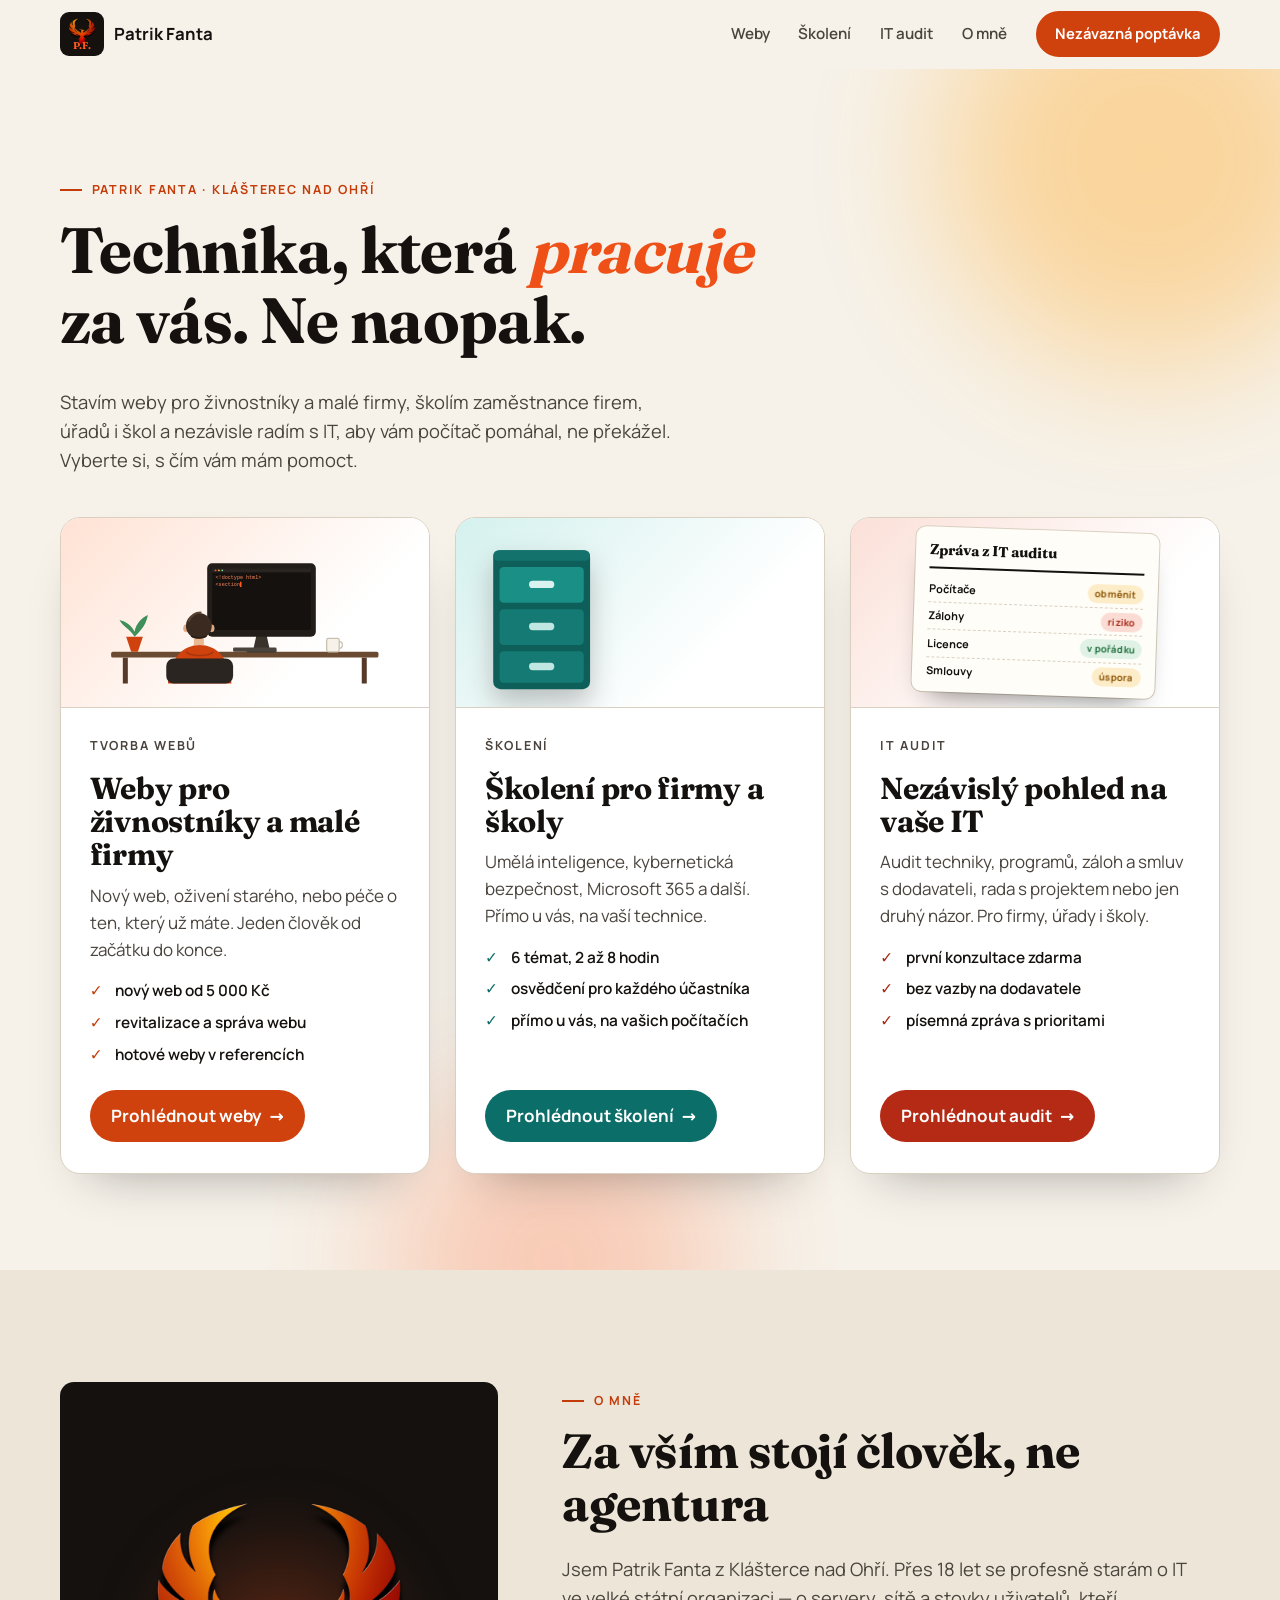
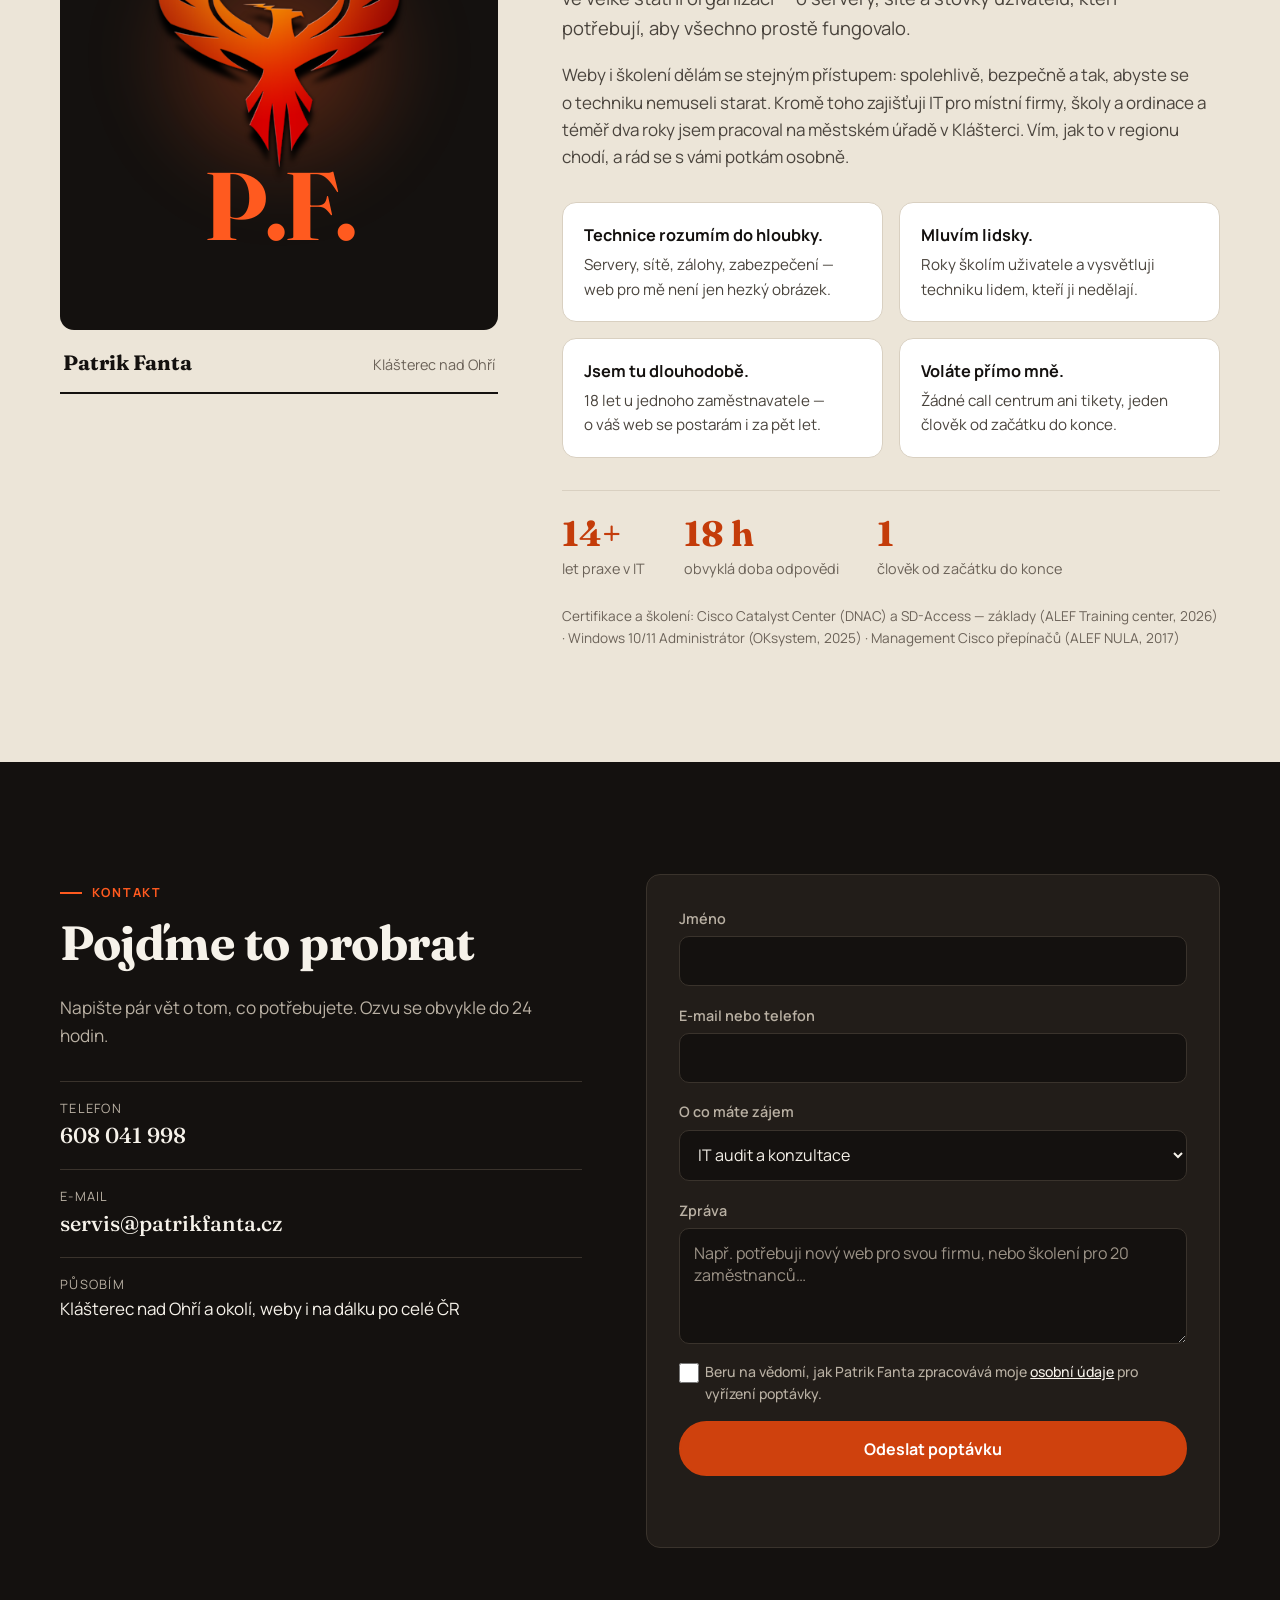
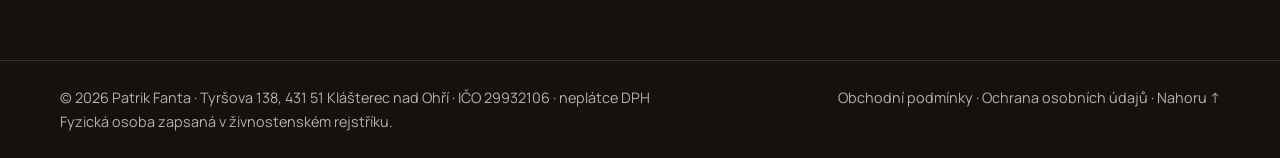
==== index.html @ 45154137 "Nová stránka IT audit a konzultace (koncept): audit.html, dlaždice na úvodu, odkazy v menu, volba ve" ====
<!doctype html>
<html lang="cs">
<head>
  <meta charset="utf-8">
  <meta name="viewport" content="width=device-width, initial-scale=1">
  <title>Patrik Fanta — weby a školení pro firmy a školy</title>
  <meta name="description" content="Tvorba webů od 5 000 Kč, revitalizace a správa webu, školení zaměstnanců firem, úřadů i škol (AI, kybernetická bezpečnost, Microsoft 365). Klášterec nad Ohří a okolí.">
  <link rel="canonical" href="https://patrikfanta.cz/">
  <meta name="theme-color" content="#14110f">

  <meta property="og:type" content="website">
  <meta property="og:locale" content="cs_CZ">
  <meta property="og:url" content="https://patrikfanta.cz/">
  <meta property="og:title" content="Patrik Fanta — weby a školení">
  <meta property="og:description" content="Weby pro živnostníky a malé firmy a školení pro firmy, úřady a školy. Klášterec nad Ohří a okolí, weby i na dálku po celé ČR.">
  <meta property="og:image" content="https://patrikfanta.cz/img/og.jpg">
  <meta property="og:image:width" content="1200">
  <meta property="og:image:height" content="630">
  <meta property="og:image:alt" content="Patrik Fanta — tvorba, revitalizace a správa webů">
  <meta name="twitter:card" content="summary_large_image">

  <link rel="icon" href="favicon.png" type="image/png">
  <link rel="apple-touch-icon" href="apple-touch-icon.png">

  <link rel="preload" href="fonts/manrope-latin.woff2" as="font" type="font/woff2" crossorigin>
  <link rel="preload" href="fonts/fraunces-latin.woff2" as="font" type="font/woff2" crossorigin>
  <link rel="stylesheet" href="css/fonts.css?v=20">
  <link rel="stylesheet" href="css/style.css?v=20">

  <script type="application/ld+json">
  {
    "@context": "https://schema.org",
    "@type": "ProfessionalService",
    "name": "Patrik Fanta – weby a školení",
    "description": "Tvorba, revitalizace a správa webů pro živnostníky a malé firmy, školení zaměstnanců pro firmy, úřady a školy.",
    "url": "https://patrikfanta.cz/",
    "image": "https://patrikfanta.cz/img/og.jpg",
    "logo": "https://patrikfanta.cz/apple-touch-icon.png",
    "telephone": "+420608041998",
    "email": "servis@patrikfanta.cz",
    "address": {
      "@type": "PostalAddress",
      "streetAddress": "Tyršova 138",
      "postalCode": "431 51",
      "addressLocality": "Klášterec nad Ohří",
      "addressCountry": "CZ"
    },
    "identifier": {
      "@type": "PropertyValue",
      "propertyID": "IČO",
      "value": "29932106"
    },
    "founder": {
      "@type": "Person",
      "name": "Patrik Fanta"
    },
    "areaServed": [
      {
        "@type": "City",
        "name": "Klášterec nad Ohří"
      },
      {
        "@type": "AdministrativeArea",
        "name": "Ústecký kraj"
      },
      {
        "@type": "Country",
        "name": "Česká republika"
      }
    ],
    "priceRange": "1 000 – 15 600 Kč",
    "makesOffer": [
      {
        "@type": "Offer",
        "itemOffered": {
          "@type": "Service",
          "name": "Tvorba webu"
        },
        "priceSpecification": {
          "@type": "PriceSpecification",
          "minPrice": 5000,
          "priceCurrency": "CZK"
        }
      },
      {
        "@type": "Offer",
        "itemOffered": {
          "@type": "Service",
          "name": "Revitalizace webu"
        },
        "priceSpecification": {
          "@type": "PriceSpecification",
          "minPrice": 1900,
          "priceCurrency": "CZK"
        }
      },
      {
        "@type": "Offer",
        "itemOffered": {
          "@type": "Service",
          "name": "Správa webu"
        },
        "priceSpecification": {
          "@type": "UnitPriceSpecification",
          "price": 1000,
          "priceCurrency": "CZK",
          "unitText": "měsíc"
        }
      },
      {
        "@type": "Offer",
        "itemOffered": {
          "@type": "Service",
          "name": "Školení zaměstnanců pro firmy, úřady a školy"
        }
      }
    ]
  }
  </script>
</head>
<body data-page="hub">
<div class="progress" aria-hidden="true"></div>

<header class="nav" id="top">
  <div class="wrap nav__inner">
    <a class="logo" href="#top"><span class="logo__mark" aria-hidden="true"><img src="img/fenix.png" alt="" width="34" height="34"><span>P.F.</span></span> Patrik Fanta</a>
    <button class="nav__toggle" aria-label="Menu" aria-expanded="false"><span></span><span></span></button>
    <nav class="nav__links">
      <a href="weby.html">Weby</a>
      <a href="skoleni.html">Školení</a>
      <a href="audit.html">IT audit</a>
      <a href="#o-mne">O mně</a>
      <a href="#kontakt" class="btn btn--small">Nezávazná poptávka</a>
    </nav>
  </div>
</header>

<main>

  <!-- ROZCESTNÍK -->
  <section class="hero hub">
    <div class="hero__blob hero__blob--1" aria-hidden="true"></div>
    <div class="hero__blob hero__blob--2" aria-hidden="true"></div>
    <div class="wrap">
      <div class="hub__intro">
        <p class="eyebrow">Patrik Fanta · Klášterec nad Ohří</p>
        <h1>Technika, která <em>pracuje</em> za vás. Ne naopak.</h1>
        <p class="lead">Stavím weby pro živnostníky a malé firmy, školím zaměstnance firem, úřadů i škol a nezávisle radím s IT, aby vám počítač pomáhal, ne překážel. Vyberte si, s čím vám mám pomoct.</p>
      </div>
      <div class="tiles">
        <a class="tile tile--weby" href="weby.html">
          <div class="tile__art" aria-hidden="true"><svg class="coder" viewBox="0 0 440 170" preserveAspectRatio="xMidYMid meet"><g class="coder-world"><rect x="60" y="132" width="320" height="7" rx="2" fill="#6b4a32"/><rect x="74" y="139" width="6" height="31" fill="#57392a"/><rect x="360" y="139" width="6" height="31" fill="#57392a"/><path d="M84 132l-6-18h20l-6 18z" fill="#cf410d"/><path d="M88 114c-6-10-14-12-18-20 8 2 14 6 18 14 2-10 8-16 16-20-2 10-6 16-12 22" fill="#3f8f5a"/><rect x="318" y="116" width="15" height="16" rx="2" fill="#f6f2ea" stroke="#c9bfae" stroke-width="1.5"/><path d="M333 120c5 0 5 8 0 8" stroke="#c9bfae" stroke-width="1.5" fill="none"/><path d="M234 112h12l4 18h-20z" fill="#3a332c"/><rect x="222" y="129" width="36" height="4" rx="2" fill="#3a332c"/><rect x="175" y="26" width="130" height="88" rx="6" fill="#221d19"/><rect x="181" y="32" width="118" height="74" rx="2" fill="#14110f"/><rect x="181" y="32" width="118" height="5" fill="#2b2521"/><circle cx="185" cy="34.5" r="1.1" fill="#ff5a1f"/><circle cx="189" cy="34.5" r="1.1" fill="#ffb23f"/><circle cx="193" cy="34.5" r="1.1" fill="#7ddc9a"/><g class="coder-code" font-family="Consolas, 'Courier New', monospace" font-size="6.1"><text x="185" y="45"></text><text x="185" y="53.5"></text><text x="185" y="62"></text><text x="185" y="70.5"></text><text x="185" y="79"></text><text x="185" y="87.5"></text><text x="185" y="96"></text></g><rect x="206" y="127" width="52" height="5" rx="1.5" fill="#4a443d"/><path d="M128 170c2-30 18-46 38-46s36 16 38 46z" fill="#cf410d"/><path d="M150 132c4 6 28 6 32 0" stroke="#a8360b" stroke-width="2" fill="none"/><rect x="126" y="140" width="80" height="30" rx="9" fill="#2b2521"/><rect x="159" y="112" width="12" height="12" fill="#e9b893"/><ellipse cx="149.5" cy="104" rx="3.2" ry="4.6" fill="#e0a985"/><ellipse cx="180.5" cy="104" rx="3.2" ry="4.6" fill="#e0a985"/><circle cx="165" cy="101" r="15.5" fill="#3a2a20"/><path d="M153 95c3-7 8-10 14-10" stroke="#5a4232" stroke-width="2.5" stroke-linecap="round" fill="none"/><path d="M156 113c3 3 15 3 18 0" stroke="#2a1d16" stroke-width="2" fill="none"/></g></svg></div>
          <div class="tile__body">
            <p class="tile__kicker">Tvorba webů</p>
            <h2>Weby pro živnostníky a malé firmy</h2>
            <p>Nový web, oživení starého, nebo péče o ten, který už máte. Jeden člověk od začátku do konce.</p>
            <ul><li>nový web od 5 000 Kč</li><li>revitalizace a správa webu</li><li>hotové weby v referencích</li></ul>
            <span class="tile__cta">Prohlédnout weby <span aria-hidden="true">→</span></span>
          </div>
        </a>
        <a class="tile tile--skoleni" href="skoleni.html">
          <div class="tile__art" aria-hidden="true"><div class="cabinet-scene"><svg class="cabinet" viewBox="0 0 100 140"><rect x="4" y="4" width="92" height="132" rx="7" fill="#0e5f5a"/><rect x="4" y="4" width="92" height="10" rx="5" fill="#13736c"/><g class="cabinet__drawer cabinet__drawer--move"><rect x="10" y="20" width="80" height="34" rx="4" fill="#1a8f86"/><rect x="38" y="33" width="24" height="7" rx="3.5" fill="#d9f2ef"/></g><rect x="10" y="60" width="80" height="34" rx="4" fill="#157a73"/><rect x="38" y="73" width="24" height="7" rx="3.5" fill="#bfe6e1"/><rect x="10" y="100" width="80" height="30" rx="4" fill="#157a73"/><rect x="38" y="111" width="24" height="7" rx="3.5" fill="#bfe6e1"/></svg><span class="fly" style="--i:0;--dx:60cqw;--dy:-40px;--r:-25deg"><svg viewBox="0 0 48 38"><path d="M2 8a3 3 0 0 1 3-3h12l4 4h22a3 3 0 0 1 3 3v21a3 3 0 0 1-3 3H5a3 3 0 0 1-3-3z" fill="#f2c14e"/><path d="M2 14h44v19a3 3 0 0 1-3 3H5a3 3 0 0 1-3-3z" fill="#f6d27a"/></svg></span><span class="fly" style="--i:1;--dx:72cqw;--dy:-10px;--r:30deg"><svg viewBox="0 0 34 44"><rect x="2" y="2" width="30" height="40" rx="3" fill="#fff" stroke="#c9bfae" stroke-width="2"/><path d="M8 12h18M8 18h18M8 24h14M8 30h18" stroke="#9ccfc9" stroke-width="2.4" stroke-linecap="round"/></svg></span><span class="fly" style="--i:2;--dx:52cqw;--dy:-38px;--r:200deg"><svg viewBox="0 0 60 14"><rect x="10" y="2" width="40" height="10" fill="#ffb23f"/><rect x="50" y="2" width="8" height="10" rx="2" fill="#ff8a9e"/><rect x="47" y="2" width="4" height="10" fill="#b8b8b8"/><path d="M10 2L1 7l9 5z" fill="#f2d3a8"/><path d="M4.5 5L1 7l3.5 2z" fill="#3a332c"/></svg></span><span class="fly" style="--i:3;--dx:66cqw;--dy:-34px;--r:-40deg"><svg viewBox="0 0 48 38"><path d="M2 8a3 3 0 0 1 3-3h12l4 4h22a3 3 0 0 1 3 3v21a3 3 0 0 1-3 3H5a3 3 0 0 1-3-3z" fill="#0e8a82"/><path d="M2 14h44v19a3 3 0 0 1-3 3H5a3 3 0 0 1-3-3z" fill="#2cc4b8"/></svg></span><span class="fly" style="--i:4;--dx:58cqw;--dy:6px;--r:150deg"><svg viewBox="0 0 40 48"><circle cx="20" cy="7" r="5" fill="#8a8f96"/><path d="M18 11L7 44M22 11l11 33" stroke="#6b7078" stroke-width="3.2" stroke-linecap="round"/><path d="M7 44l-1.5 3M33 44l1 3" stroke="#3a332c" stroke-width="2" stroke-linecap="round"/><path d="M10 30q10 6 20 0" stroke="#6b7078" stroke-width="2" fill="none"/></svg></span><span class="fly" style="--i:5;--dx:78cqw;--dy:-30px;--r:-20deg"><svg viewBox="0 0 34 44"><rect x="2" y="2" width="30" height="40" rx="3" fill="#fff" stroke="#c9bfae" stroke-width="2"/><path d="M8 12h18M8 18h12M8 24h18M8 30h10" stroke="#ffb08f" stroke-width="2.4" stroke-linecap="round"/></svg></span><span class="fly" style="--i:6;--dx:48cqw;--dy:-20px;--r:110deg"><svg viewBox="0 0 64 14"><rect x="1" y="1" width="62" height="12" rx="2" fill="#e8c88f" stroke="#c9a76a" stroke-width="1.5"/><path d="M8 1v5M16 1v7M24 1v5M32 1v7M40 1v5M48 1v7M56 1v5" stroke="#8a6a35" stroke-width="1.4"/></svg></span><span class="fly" style="--i:7;--dx:70cqw;--dy:-44px;--r:35deg"><svg viewBox="0 0 48 38"><path d="M2 8a3 3 0 0 1 3-3h12l4 4h22a3 3 0 0 1 3 3v21a3 3 0 0 1-3 3H5a3 3 0 0 1-3-3z" fill="#e8673a"/><path d="M2 14h44v19a3 3 0 0 1-3 3H5a3 3 0 0 1-3-3z" fill="#ff8a5c"/></svg></span></div></div>
          <div class="tile__body">
            <p class="tile__kicker">Školení</p>
            <h2>Školení pro firmy a školy</h2>
            <p>Umělá inteligence, kybernetická bezpečnost, Microsoft 365 a další. Přímo u vás, na vaší technice.</p>
            <ul><li>6 témat, 2 až 8 hodin</li><li>osvědčení pro každého účastníka</li><li>přímo u vás, na vašich počítačích</li></ul>
            <span class="tile__cta">Prohlédnout školení <span aria-hidden="true">→</span></span>
          </div>
        </a>
        <a class="tile tile--audit" href="audit.html">
          <div class="tile__art" aria-hidden="true"><div class="mini-report"><b>Zpráva z IT auditu</b><i>Počítače<span class="st st--warn" style="--i:0">obměnit</span></i><i>Zálohy<span class="st st--bad" style="--i:1">riziko</span></i><i>Licence<span class="st st--ok" style="--i:2">v pořádku</span></i><i>Smlouvy<span class="st st--warn" style="--i:3">úspora</span></i></div></div>
          <div class="tile__body">
            <p class="tile__kicker">IT audit</p>
            <h2>Nezávislý pohled na vaše IT</h2>
            <p>Audit techniky, programů, záloh a smluv s dodavateli, rada s projektem nebo jen druhý názor. Pro firmy, úřady i školy.</p>
            <ul><li>první konzultace zdarma</li><li>bez vazby na dodavatele</li><li>písemná zpráva s prioritami</li></ul>
            <span class="tile__cta">Prohlédnout audit <span aria-hidden="true">→</span></span>
          </div>
        </a>
      </div>
    </div>
  </section>

  <!-- O MNĚ -->
  <section class="section section--tint" id="o-mne">
    <div class="wrap about">
      <figure class="about__photo">
        <!-- Až bude fotka: nahraďte obsah figure za <img src="img/patrik.jpg" alt="Patrik Fanta" width="800" height="1000"> -->
        <div class="about__monogram" aria-hidden="true"><img src="img/fenix.png" alt="" width="432" height="432"><span>P.F.</span></div>
        <figcaption><strong>Patrik Fanta</strong><span>Klášterec nad Ohří</span></figcaption>
      </figure>

      <div class="about__text">
        <p class="eyebrow">O mně</p>
        <h2>Za vším stojí člověk, ne agentura</h2>
        <p class="lead">Jsem Patrik Fanta z&nbsp;Klášterce nad Ohří. Přes 18 let se profesně starám o&nbsp;IT ve velké státní organizaci — o&nbsp;servery, sítě a stovky uživatelů, kteří potřebují, aby všechno prostě fungovalo.</p>
        <p>Weby i školení dělám se stejným přístupem: spolehlivě, bezpečně a tak, abyste se o&nbsp;techniku nemuseli starat. Kromě toho zajišťuji IT pro místní firmy, školy a ordinace a téměř dva roky jsem pracoval na městském úřadě v&nbsp;Klášterci. Vím, jak to v&nbsp;regionu chodí, a rád se s&nbsp;vámi potkám osobně.</p>

        <ul class="about__why">
          <li><strong>Technice rozumím do hloubky.</strong> Servery, sítě, zálohy, zabezpečení — web pro mě není jen hezký obrázek.</li>
          <li><strong>Mluvím lidsky.</strong> Roky školím uživatele a vysvětluji techniku lidem, kteří ji nedělají.</li>
          <li><strong>Jsem tu dlouhodobě.</strong> 18 let u jednoho zaměstnavatele — o&nbsp;váš web se postarám i za pět let.</li>
          <li><strong>Voláte přímo mně.</strong> Žádné call centrum ani tikety, jeden člověk od začátku do konce.</li>
        </ul>

        <ul class="about__stats">
          <li><strong><span data-count="18">18</span>+</strong><span>let praxe v&nbsp;IT</span></li>
          <li><strong><span data-count="24">24</span> h</strong><span>obvyklá doba odpovědi</span></li>
          <li><strong><span data-count="1">1</span></strong><span>člověk od začátku do konce</span></li>
        </ul>

        <p class="about__certs">Certifikace a školení: Cisco Catalyst Center (DNAC) a SD-Access — základy (ALEF Training center, 2026) · Windows 10/11 Administrátor (OKsystem, 2025) · Management Cisco přepínačů (ALEF NULA, 2017)</p>
      </div>
    </div>
  </section>

  <!-- KONTAKT -->
  <section class="section section--dark" id="kontakt">
    <div class="wrap contact">
      <div>
        <p class="eyebrow">Kontakt</p>
        <h2>Pojďme to probrat</h2>
        <p class="section__intro">Napište pár vět o tom, co potřebujete. Ozvu se obvykle do 24 hodin.</p>
        <ul class="contact__list">
          <li><span>Telefon</span><a href="tel:+420608041998">608 041 998</a></li>
          <li><span>E-mail</span><a href="mailto:servis@patrikfanta.cz">servis@patrikfanta.cz</a></li>
          <li><span>Působím</span>Klášterec nad Ohří a okolí, weby i na dálku po celé ČR</li>
        </ul>
      </div>

      <form class="form" id="poptavka" novalidate>
        <input type="checkbox" name="botcheck" class="hp" tabindex="-1" autocomplete="off" aria-hidden="true">
        <label>Jméno<input name="jmeno" required autocomplete="name"></label>
        <label>E-mail nebo telefon<input name="kontakt" required autocomplete="email"></label>
        <label>O co máte zájem
          <select name="sluzba">
            <option>IT audit a konzultace</option>
            <option>Zatím nevím, poraďte</option>
            <option>Nový web</option>
            <option>Revitalizace webu</option>
            <option>Správa webu</option>
            <option>Školení</option>
          </select>
        </label>
        <label>Zpráva<textarea name="zprava" rows="4" placeholder="Např. potřebuji nový web pro svou firmu, nebo školení pro 20 zaměstnanců…"></textarea></label>
        <label class="consent"><input type="checkbox" name="consent" required>
          <span>Beru na vědomí, jak Patrik Fanta zpracovává moje <a href="ochrana-osobnich-udaju.html" target="_blank">osobní údaje</a> pro vyřízení poptávky.</span></label>
        <button class="btn" type="submit">Odeslat poptávku</button>
        <p class="form__status" role="status" aria-live="polite"></p>
      </form>
    </div>
  </section>

</main>

<footer class="footer">
  <div class="wrap footer__inner">
    <span>© <span id="rok">2026</span> Patrik Fanta · Tyršova 138, 431 51 Klášterec nad Ohří · IČO 29932106 · neplátce DPH<br>Fyzická osoba zapsaná v živnostenském rejstříku.</span>
    <span class="footer__links"><a href="obchodni-podminky.html">Obchodní podmínky</a> · <a href="ochrana-osobnich-udaju.html">Ochrana osobních údajů</a> · <a href="#top">Nahoru ↑</a></span>
  </div>
</footer>

<a class="call-fab" href="tel:+420608041998" aria-label="Zavolat na 608 041 998">
  <svg viewBox="0 0 24 24" fill="none" stroke="currentColor" stroke-width="2" stroke-linecap="round" stroke-linejoin="round" aria-hidden="true"><path d="M22 16.92v3a2 2 0 0 1-2.18 2 19.8 19.8 0 0 1-8.63-3.07 19.5 19.5 0 0 1-6-6A19.8 19.8 0 0 1 2.12 4.18 2 2 0 0 1 4.11 2h3a2 2 0 0 1 2 1.72c.13.96.36 1.9.7 2.81a2 2 0 0 1-.45 2.11L8.09 9.91a16 16 0 0 0 6 6l1.27-1.27a2 2 0 0 1 2.11-.45c.9.34 1.85.57 2.81.7A2 2 0 0 1 22 16.92z"/></svg>
  Zavolat
</a>

<!-- Anonymní měření návštěvnosti bez cookies (GoatCounter), skript hostovaný lokálně -->
<script data-goatcounter="https://patrikfanta.goatcounter.com/count" async src="js/count.js"></script>
<script src="js/main.js?v=20"></script>
</body>
</html>
---- css/fonts.css ----
/* Písma hostovaná lokálně (Fraunces, Manrope — SIL Open Font License) */
@font-face {
  font-family: 'Fraunces';
  font-style: normal;
  font-weight: 500;
  font-display: swap;
  src: url(../fonts/fraunces-latin-ext.woff2) format('woff2');
  unicode-range: U+0100-02BA, U+02BD-02C5, U+02C7-02CC, U+02CE-02D7, U+02DD-02FF, U+0304, U+0308, U+0329, U+1D00-1DBF, U+1E00-1E9F, U+1EF2-1EFF, U+2020, U+20A0-20AB, U+20AD-20C0, U+2113, U+2C60-2C7F, U+A720-A7FF;
}
@font-face {
  font-family: 'Fraunces';
  font-style: normal;
  font-weight: 500;
  font-display: swap;
  src: url(../fonts/fraunces-latin.woff2) format('woff2');
  unicode-range: U+0000-00FF, U+0131, U+0152-0153, U+02BB-02BC, U+02C6, U+02DA, U+02DC, U+0304, U+0308, U+0329, U+2000-206F, U+20AC, U+2122, U+2191, U+2193, U+2212, U+2215, U+FEFF, U+FFFD;
}
@font-face {
  font-family: 'Fraunces';
  font-style: normal;
  font-weight: 700;
  font-display: swap;
  src: url(../fonts/fraunces-latin-ext.woff2) format('woff2');
  unicode-range: U+0100-02BA, U+02BD-02C5, U+02C7-02CC, U+02CE-02D7, U+02DD-02FF, U+0304, U+0308, U+0329, U+1D00-1DBF, U+1E00-1E9F, U+1EF2-1EFF, U+2020, U+20A0-20AB, U+20AD-20C0, U+2113, U+2C60-2C7F, U+A720-A7FF;
}
@font-face {
  font-family: 'Fraunces';
  font-style: normal;
  font-weight: 700;
  font-display: swap;
  src: url(../fonts/fraunces-latin.woff2) format('woff2');
  unicode-range: U+0000-00FF, U+0131, U+0152-0153, U+02BB-02BC, U+02C6, U+02DA, U+02DC, U+0304, U+0308, U+0329, U+2000-206F, U+20AC, U+2122, U+2191, U+2193, U+2212, U+2215, U+FEFF, U+FFFD;
}
@font-face {
  font-family: 'Manrope';
  font-style: normal;
  font-weight: 400;
  font-display: swap;
  src: url(../fonts/manrope-latin-ext.woff2) format('woff2');
  unicode-range: U+0100-02BA, U+02BD-02C5, U+02C7-02CC, U+02CE-02D7, U+02DD-02FF, U+0304, U+0308, U+0329, U+1D00-1DBF, U+1E00-1E9F, U+1EF2-1EFF, U+2020, U+20A0-20AB, U+20AD-20C0, U+2113, U+2C60-2C7F, U+A720-A7FF;
}
@font-face {
  font-family: 'Manrope';
  font-style: normal;
  font-weight: 400;
  font-display: swap;
  src: url(../fonts/manrope-latin.woff2) format('woff2');
  unicode-range: U+0000-00FF, U+0131, U+0152-0153, U+02BB-02BC, U+02C6, U+02DA, U+02DC, U+0304, U+0308, U+0329, U+2000-206F, U+20AC, U+2122, U+2191, U+2193, U+2212, U+2215, U+FEFF, U+FFFD;
}
@font-face {
  font-family: 'Manrope';
  font-style: normal;
  font-weight: 500;
  font-display: swap;
  src: url(../fonts/manrope-latin-ext.woff2) format('woff2');
  unicode-range: U+0100-02BA, U+02BD-02C5, U+02C7-02CC, U+02CE-02D7, U+02DD-02FF, U+0304, U+0308, U+0329, U+1D00-1DBF, U+1E00-1E9F, U+1EF2-1EFF, U+2020, U+20A0-20AB, U+20AD-20C0, U+2113, U+2C60-2C7F, U+A720-A7FF;
}
@font-face {
  font-family: 'Manrope';
  font-style: normal;
  font-weight: 500;
  font-display: swap;
  src: url(../fonts/manrope-latin.woff2) format('woff2');
  unicode-range: U+0000-00FF, U+0131, U+0152-0153, U+02BB-02BC, U+02C6, U+02DA, U+02DC, U+0304, U+0308, U+0329, U+2000-206F, U+20AC, U+2122, U+2191, U+2193, U+2212, U+2215, U+FEFF, U+FFFD;
}
@font-face {
  font-family: 'Manrope';
  font-style: normal;
  font-weight: 600;
  font-display: swap;
  src: url(../fonts/manrope-latin-ext.woff2) format('woff2');
  unicode-range: U+0100-02BA, U+02BD-02C5, U+02C7-02CC, U+02CE-02D7, U+02DD-02FF, U+0304, U+0308, U+0329, U+1D00-1DBF, U+1E00-1E9F, U+1EF2-1EFF, U+2020, U+20A0-20AB, U+20AD-20C0, U+2113, U+2C60-2C7F, U+A720-A7FF;
}
@font-face {
  font-family: 'Manrope';
  font-style: normal;
  font-weight: 600;
  font-display: swap;
  src: url(../fonts/manrope-latin.woff2) format('woff2');
  unicode-range: U+0000-00FF, U+0131, U+0152-0153, U+02BB-02BC, U+02C6, U+02DA, U+02DC, U+0304, U+0308, U+0329, U+2000-206F, U+20AC, U+2122, U+2191, U+2193, U+2212, U+2215, U+FEFF, U+FFFD;
}
@font-face {
  font-family: 'Manrope';
  font-style: normal;
  font-weight: 700;
  font-display: swap;
  src: url(../fonts/manrope-latin-ext.woff2) format('woff2');
  unicode-range: U+0100-02BA, U+02BD-02C5, U+02C7-02CC, U+02CE-02D7, U+02DD-02FF, U+0304, U+0308, U+0329, U+1D00-1DBF, U+1E00-1E9F, U+1EF2-1EFF, U+2020, U+20A0-20AB, U+20AD-20C0, U+2113, U+2C60-2C7F, U+A720-A7FF;
}
@font-face {
  font-family: 'Manrope';
  font-style: normal;
  font-weight: 700;
  font-display: swap;
  src: url(../fonts/manrope-latin.woff2) format('woff2');
  unicode-range: U+0000-00FF, U+0131, U+0152-0153, U+02BB-02BC, U+02C6, U+02DA, U+02DC, U+0304, U+0308, U+0329, U+2000-206F, U+20AC, U+2122, U+2191, U+2193, U+2212, U+2215, U+FEFF, U+FFFD;
}
---- css/style.css ----
:root {
  --paper: #f6f2ea;
  --paper-2: #ece5d8;
  --ink: #14110f;
  --ink-soft: #4a443d;
  --muted: #6b6258;
  --muted-dark: #9c9387;
  --line: #d9d0c1;
  --accent: #ff5a1f;
  --accent-ink: #c43c0a;
  --accent-text: #ef5018; /* oranžový velký text na světlém pozadí — kontrast 3,23 : 1 */
  --accent-btn: #cf410d; /* tlačítka s bílým textem — kontrast 4,76 : 1 */
  --dark: #14110f;
  --dark-2: #221d19;
  --dark-line: #3a332c;
  --on-dark: #f6f2ea;
  --on-dark-soft: #b9b0a3;
  --radius: 14px;
  --serif: "Fraunces", Georgia, serif;
  --sans: "Manrope", system-ui, -apple-system, "Segoe UI", sans-serif;
}

*, *::before, *::after { box-sizing: border-box; }
html { scroll-behavior: smooth; scroll-padding-top: 76px; }
body {
  margin: 0;
  background: var(--paper);
  color: var(--ink);
  font: 400 17px/1.6 var(--sans);
  -webkit-font-smoothing: antialiased;
  overflow-x: clip; /* natočený běžící pás a skvrny v hero nesmí rozšířit stránku */
}
img { max-width: 100%; display: block; }
a { color: inherit; }
h1, h2, h3 { font-family: var(--serif); font-weight: 700; line-height: 1.1; margin: 0 0 .5em; letter-spacing: -0.01em; }
h1 { font-size: clamp(2.5rem, 6vw, 4.4rem); }
h2 { font-size: clamp(2rem, 4.2vw, 3rem); }
h3 { font-size: 1.35rem; }
em { font-style: italic; color: var(--accent-text); }

.wrap { width: min(1160px, 100% - 32px); margin-inline: auto; }
.wrap--narrow { width: min(780px, 100% - 32px); }

.eyebrow {
  font-size: .78rem; font-weight: 700; letter-spacing: .14em; text-transform: uppercase;
  color: var(--accent-ink); margin: 0 0 .9rem;
  display: inline-flex; align-items: center; gap: .6rem;
}
.eyebrow::before { content: ""; width: 22px; height: 2px; background: currentColor; }
.lead { font-size: 1.15rem; color: var(--ink-soft); max-width: 34em; }

/* Buttons */
.btn {
  display: inline-flex; align-items: center; justify-content: center;
  padding: .9rem 1.5rem; border-radius: 999px; border: 2px solid var(--accent-btn);
  background: var(--accent-btn); color: #fff; font-weight: 700; text-decoration: none;
  font-family: var(--sans); font-size: 1rem; cursor: pointer;
  transition: transform .15s ease, background .15s ease, color .15s ease;
}
.btn:hover { transform: translateY(-2px); background: var(--accent-ink); border-color: var(--accent-ink); }
.btn--small { padding: .55rem 1.1rem; font-size: .92rem; }
.btn--ghost { background: transparent; color: var(--ink); border-color: var(--ink); }
.btn--ghost:hover { background: var(--ink); color: var(--paper); border-color: var(--ink); }
.btn--ghost-light { background: transparent; color: var(--on-dark); border-color: var(--dark-line); }
.btn--ghost-light:hover { background: var(--on-dark); color: var(--ink); border-color: var(--on-dark); }

/* Nav */
.nav {
  position: sticky; top: 0; z-index: 20;
  background: color-mix(in srgb, var(--paper) 88%, transparent);
  backdrop-filter: blur(10px);
  border-bottom: 1px solid transparent;
  transition: border-color .2s;
}
.nav.is-scrolled { border-color: var(--line); }
.nav__inner { display: flex; align-items: center; justify-content: space-between; height: 68px; }
.logo { display: flex; align-items: center; gap: .6rem; font-weight: 700; text-decoration: none; font-size: 1.05rem; }
.logo__mark {
  display: flex; flex-direction: column; align-items: center; justify-content: center;
  width: 44px; height: 44px; border-radius: 9px; overflow: hidden;
  background: var(--ink); color: var(--accent); font-family: var(--serif); font-weight: 700;
}
.logo__mark img { width: 36px; height: 36px; margin: -3px 0 -9px; }
.logo__mark span { font-size: .62rem; line-height: 1; letter-spacing: .02em; }
.nav__links { display: flex; align-items: center; gap: 1.8rem; }
.nav__links a:not(.btn) { text-decoration: none; font-weight: 600; font-size: .95rem; color: var(--ink-soft); }
.nav__links a:not(.btn):hover { color: var(--ink); }
.nav__toggle { display: none; background: none; border: 0; padding: 8px; cursor: pointer; }
.nav__toggle span { display: block; width: 24px; height: 2px; background: var(--ink); margin: 6px 0; transition: transform .2s; }

/* Hero */
.hero { padding: clamp(3rem, 8vw, 6.5rem) 0 clamp(3.5rem, 8vw, 6rem); overflow: hidden; }
.hero__grid { display: grid; grid-template-columns: 1.1fr 1fr; gap: 3.5rem; align-items: center; }
.hero__cta { display: flex; flex-wrap: wrap; gap: .8rem; margin: 2rem 0 2.6rem; }
.hero__facts { list-style: none; padding: 0; margin: 0; display: flex; flex-wrap: wrap; gap: 2.2rem; border-top: 1px solid var(--line); padding-top: 1.5rem; }
.hero__facts strong { display: block; font-family: var(--serif); font-size: 1.45rem; }
.hero__facts li > span { color: var(--muted); font-size: .9rem; }

.hero__visual { position: relative; height: 420px; }
/* Ukázka v hero: kód se píše a vedle se skládá web */
.editor {
  position: absolute; left: 0; top: 0; width: 84%; border-radius: 12px; overflow: hidden;
  background: #1b1714; border: 1px solid var(--dark-line);
  box-shadow: 0 30px 60px -25px rgba(20, 17, 15, .55); transform: rotate(-2deg);
}
.editor__bar, .preview__bar { height: 28px; display: flex; gap: 6px; align-items: center; padding: 0 12px; }
.editor__bar { background: var(--dark-2); }
.editor__bar i, .preview__bar i { width: 9px; height: 9px; border-radius: 50%; background: currentColor; opacity: .35; }
.editor__bar { color: #fff; }
.editor__file, .preview__url {
  margin-left: 10px; font: 600 .7rem/1 var(--sans); padding: .25rem .6rem; border-radius: 6px;
}
.editor__file { color: var(--on-dark-soft); background: rgba(255, 255, 255, .06); }
.editor__code {
  margin: 0; padding: 16px 18px 22px; min-height: 262px; overflow: hidden;
  font: 400 .95rem/1.8 Consolas, "Cascadia Mono", "Courier New", monospace; color: #d8cfc2; white-space: pre;
}
.editor__code .ln { display: inline-block; width: 1.6em; color: #5c534a; user-select: none; }
.editor__code .tg { color: #ff8a5c; }
.editor__code .at { color: #ffb23f; }
.editor__code .st { color: #7ddc9a; }
.editor__code .cm { color: #8a7f73; font-style: italic; }
.editor__code .caret {
  display: inline-block; width: .55em; height: 1.1em; vertical-align: -.2em; background: var(--accent);
  animation: caret 1s steps(1) infinite;
}

.preview {
  position: absolute; right: 0; bottom: 0; width: 62%; border-radius: 12px; overflow: hidden;
  background: #fff; color: var(--ink); border: 1px solid var(--line);
  box-shadow: 0 30px 60px -20px rgba(20, 17, 15, .5); transform: rotate(2deg);
  animation: float 6s ease-in-out infinite;
}
.preview__bar { background: var(--paper-2); color: var(--ink); }
.preview__url { color: var(--muted); background: rgba(255, 255, 255, .7); }
.preview__body { padding: 0 0 20px; min-height: 210px; }
.preview__band { height: 54px; background: var(--band, linear-gradient(135deg, var(--accent), #ffb23f)); transition: background .6s; margin-bottom: 14px; }
.preview__h1, .preview__p, .preview__btn { margin: 0 18px; opacity: 0; transform: translateY(10px); transition: opacity .45s, transform .45s; }
.preview__h1 { font-family: var(--serif); font-size: 1.45rem; line-height: 1.1; margin-bottom: .4rem; }
.preview__p { font-size: .85rem; color: var(--muted); margin-bottom: .9rem; }
.preview__btn {
  display: inline-block; background: var(--accent-btn); color: #fff; font-weight: 700; font-size: .8rem;
  padding: .5rem 1rem; border-radius: 999px;
}
.preview .is-shown { opacity: 1; transform: none; }

.badge {
  position: absolute; left: 30%; top: 54%; z-index: 3;
  background: var(--paper); border: 2px solid var(--ink); border-radius: 999px;
  padding: .35rem .9rem; font-weight: 700; font-size: .85rem; transform: rotate(-6deg);
}
@keyframes float { 50% { transform: rotate(2deg) translateY(-10px); } }

/* Sections */
.section { padding: clamp(4rem, 9vw, 7rem) 0; }
.section--tint { background: var(--paper-2); }
.section--dark { background: var(--dark); color: var(--on-dark); }
.section--dark .eyebrow { color: var(--accent); }
.section__intro { color: var(--ink-soft); max-width: 40em; font-size: 1.08rem; }
.section--dark .section__intro { color: var(--on-dark-soft); }

/* Services */
.services { display: grid; grid-template-columns: repeat(3, 1fr); gap: 1.4rem; margin-top: 2.5rem; }
.service {
  background: #fff; border: 1px solid var(--line); border-radius: var(--radius);
  padding: 2rem 1.8rem; transition: transform .2s, box-shadow .2s;
}
.service:hover { transform: translateY(-4px); box-shadow: 0 20px 40px -24px rgba(20,17,15,.35); }
.service--accent { background: var(--accent-btn); border-color: var(--accent-btn); color: #fff; }
.service__num { font-family: var(--serif); font-size: 2.6rem; font-weight: 700; color: var(--accent); line-height: 1; display: block; margin-bottom: 1.2rem; }
.service--accent .service__num { color: var(--ink); }
.service p { color: var(--ink-soft); }
.service--accent p { color: #fff3ec; }
.service ul { list-style: none; padding: 0; margin: 1.2rem 0 0; }
.service li { padding: .45rem 0 .45rem 1.6rem; border-top: 1px solid var(--line); position: relative; font-size: .95rem; }
.service--accent li { border-color: rgba(255,255,255,.3); }
.service li::before { content: "✓"; position: absolute; left: 0; font-weight: 700; color: var(--accent); }
.service--accent li::before { color: var(--ink); }

/* Pricing */
.tabs { display: inline-flex; gap: 4px; background: var(--dark-2); border: 1px solid var(--dark-line); border-radius: 999px; padding: 5px; margin: 1.8rem 0 2.2rem; flex-wrap: wrap; }
.tab {
  border: 0; background: transparent; color: var(--on-dark-soft); font: 600 .98rem var(--sans);
  padding: .65rem 1.4rem; border-radius: 999px; cursor: pointer; transition: background .15s, color .15s;
}
.tab:hover { color: var(--on-dark); }
.tab.is-active { background: var(--on-dark); color: var(--ink); }

.pricing { display: grid; grid-template-columns: repeat(3, 1fr); gap: 1.4rem; align-items: stretch; }
.pricing[hidden] { display: none; }
.pricing.is-active { animation: fade .35s ease; }
@keyframes fade { from { opacity: 0; transform: translateY(8px); } }
.plan {
  position: relative; display: flex; flex-direction: column;
  background: var(--dark-2); border: 1px solid var(--dark-line); border-radius: var(--radius);
  padding: 2rem 1.8rem;
}
.plan--featured { border: 2px solid var(--accent); }
.plan__tag {
  position: absolute; top: -13px; left: 1.8rem; background: var(--accent-btn); color: #fff;
  font-size: .75rem; font-weight: 700; letter-spacing: .06em; text-transform: uppercase;
  padding: .25rem .7rem; border-radius: 999px;
}
.plan__desc { color: var(--on-dark-soft); font-size: .95rem; min-height: 4.8em; }
.plan__price { margin: .4rem 0 0; font-size: 1.05rem; color: var(--on-dark-soft); }
.plan__price span { font-family: var(--serif); font-size: 2.6rem; font-weight: 700; color: var(--on-dark); }
.plan__market { margin: .1rem 0 1.2rem; font-size: .85rem; color: var(--muted-dark); text-decoration: line-through; text-decoration-color: var(--accent); }
.plan ul { list-style: none; padding: 0; margin: 0 0 1.8rem; flex: 1; }
.plan li { padding: .5rem 0 .5rem 1.6rem; border-top: 1px solid var(--dark-line); position: relative; font-size: .95rem; }
.plan li::before { content: "✓"; position: absolute; left: 0; color: var(--accent); font-weight: 700; }

.extras { display: grid; grid-template-columns: repeat(3, 1fr); gap: 1px; background: var(--dark-line); border: 1px solid var(--dark-line); border-radius: var(--radius); overflow: hidden; margin-top: 2.2rem; }
.extras div { background: var(--dark); padding: 1.2rem 1.5rem; display: flex; flex-direction: column; gap: .2rem; }
.extras span { color: var(--on-dark-soft); font-size: .9rem; }
.extras strong { font-family: var(--serif); font-size: 1.3rem; }
.note { color: var(--muted-dark); font-size: .9rem; margin-top: 1.2rem; }

/* References */
/* Pás referencí: plynule jede zleva doprava, při najetí myší se zastaví, jde přetáhnout */
.refs {
  margin-top: 2.5rem; padding: .6rem 0 1.6rem; overflow: hidden;
  -webkit-mask-image: linear-gradient(90deg, transparent, #000 5%, #000 95%, transparent);
          mask-image: linear-gradient(90deg, transparent, #000 5%, #000 95%, transparent);
}
.refs__track { --gap: 1.6rem; display: flex; gap: var(--gap); width: max-content; padding-right: var(--gap); }
/* Pás posouvá JS; jde chytit myší i prstem a přetáhnout */
.refs.is-looping { cursor: grab; touch-action: pan-y; user-select: none; -webkit-user-select: none; }
.refs.is-looping .refs__track { will-change: transform; }
.refs.is-dragging { cursor: grabbing; }
.refs.is-dragging .ref { pointer-events: none; }
.refs.is-looping img { -webkit-user-drag: none; }
.refs__track .ref { width: 360px; flex: none; }
.ref {
  display: flex; flex-direction: column; text-decoration: none;
  background: #fff; border: 1px solid var(--line); border-radius: var(--radius); overflow: hidden;
  transition: transform .2s, box-shadow .2s;
}
.ref:hover { transform: translateY(-4px); box-shadow: 0 20px 40px -24px rgba(20,17,15,.35); }
.ref__thumb { height: 220px; overflow: hidden; background: var(--paper-2); border-bottom: 1px solid var(--line); }
.ref__thumb img { width: 100%; height: 100%; object-fit: cover; object-position: top; transition: transform .7s cubic-bezier(.2, .7, .2, 1); }
.ref:hover .ref__thumb img { transform: scale(1.04); }
.ref__body { padding: 1.6rem 1.8rem 1.8rem; }
.ref__type { font-size: .8rem; font-weight: 700; color: var(--muted); text-transform: uppercase; letter-spacing: .08em; margin: 0 0 .5rem; }
.ref__body p:not(.ref__type) { color: var(--ink-soft); margin: 0 0 1rem; }
.ref__link { font-weight: 700; color: var(--accent-ink); }

/* Steps */
.steps { list-style: none; padding: 0; margin: 2.5rem 0 0; display: grid; grid-template-columns: repeat(4, 1fr); gap: 1.4rem; counter-reset: step; }
.steps li { counter-increment: step; border-top: 2px solid var(--ink); padding-top: 1.2rem; }
.steps li::before { content: "0" counter(step); font-family: var(--serif); font-size: 1rem; font-weight: 700; color: var(--accent-ink); display: block; margin-bottom: .6rem; }
.steps p { color: var(--ink-soft); font-size: .97rem; margin: 0; }

/* FAQ */
.faq { margin-top: 2rem; border-top: 1px solid var(--line); }
.faq details { border-bottom: 1px solid var(--line); }
.faq summary {
  list-style: none; cursor: pointer; padding: 1.3rem 2.5rem 1.3rem 0; position: relative;
  font-weight: 700; font-size: 1.08rem;
}
.faq summary::-webkit-details-marker { display: none; }
.faq summary::after {
  content: "+"; position: absolute; right: .3rem; top: 50%; transform: translateY(-50%);
  font-size: 1.6rem; font-weight: 400; color: var(--accent); transition: transform .2s;
}
.faq details[open] summary::after { transform: translateY(-50%) rotate(45deg); }
.faq details p { margin: 0 0 1.4rem; color: var(--ink-soft); }

/* Contact */
.contact { display: grid; grid-template-columns: 1fr 1.1fr; gap: 4rem; align-items: start; }
.contact__list { list-style: none; padding: 0; margin: 2rem 0 0; }
.contact__list li { padding: 1rem 0; border-top: 1px solid var(--dark-line); display: flex; flex-direction: column; }
.contact__list span { font-size: .8rem; text-transform: uppercase; letter-spacing: .1em; color: var(--on-dark-soft); }
.contact__list a { font-family: var(--serif); font-size: 1.35rem; text-decoration: none; color: var(--on-dark); word-break: break-all; }
.contact__list a:hover { color: var(--accent); }

.form { background: var(--dark-2); border: 1px solid var(--dark-line); border-radius: var(--radius); padding: 2rem; display: grid; gap: 1.1rem; }
.form label { display: grid; gap: .4rem; font-size: .9rem; font-weight: 600; color: var(--on-dark-soft); }
.form input, .form select, .form textarea {
  font: 400 1rem var(--sans); color: var(--on-dark); background: var(--dark);
  border: 1px solid var(--dark-line); border-radius: 10px; padding: .8rem .9rem; width: 100%;
}
.form textarea { resize: vertical; }
.form input:focus, .form select:focus, .form textarea:focus { outline: 2px solid var(--accent); outline-offset: 1px; border-color: transparent; }
.form .is-invalid { border-color: var(--accent); }
.form__hint { margin: 0; font-size: .82rem; color: var(--muted-dark); }
.form__hint a { color: var(--on-dark-soft); }
.form__hint a:hover { color: var(--accent); }

/* Footer */
.footer { background: var(--dark); color: var(--on-dark-soft); border-top: 1px solid var(--dark-line); font-size: .9rem; }
.footer__inner { display: flex; justify-content: space-between; gap: 1rem; padding: 1.6rem 0; flex-wrap: wrap; }
.footer a { text-decoration: none; }
.footer a:hover { color: var(--accent); }

/* Reveal */
.reveal { opacity: 0; transform: translateY(18px); transition: opacity .6s ease, transform .6s ease; }
.reveal.is-visible { opacity: 1; transform: none; }

/* Responsive */
@media (max-width: 960px) {
  .hero__grid { grid-template-columns: 1fr; }
  .hero__visual { height: 360px; max-width: 520px; width: 100%; margin-inline: auto; }
  .services, .pricing { grid-template-columns: 1fr; max-width: 560px; }
  .plan__desc { min-height: 0; }
  .steps { grid-template-columns: repeat(2, 1fr); }
  .contact { grid-template-columns: 1fr; gap: 2.5rem; }
}
@media (max-width: 760px) {
  .nav__toggle { display: block; }
  .nav__links {
    position: absolute; top: 68px; left: 0; right: 0; flex-direction: column; align-items: stretch; gap: 0;
    background: var(--paper); border-bottom: 1px solid var(--line); padding: .5rem 16px 1.2rem;
    display: none;
  }
  .nav.is-open .nav__links { display: flex; }
  .nav__links a:not(.btn) { padding: .8rem 0; border-bottom: 1px solid var(--line); }
  .nav__links .btn { margin-top: 1rem; }
  .nav.is-open .nav__toggle span:first-child { transform: translateY(4px) rotate(45deg); }
  .nav.is-open .nav__toggle span:last-child { transform: translateY(-4px) rotate(-45deg); }
  .extras { grid-template-columns: 1fr; }
  .refs__track .ref { width: 280px; }
  .ref__thumb { height: 175px; }
  .steps { grid-template-columns: 1fr; }
  .hero__visual { height: 300px; }
  .hero__facts { gap: 1.4rem; }
  .tabs { display: flex; width: 100%; }
  .tab { flex: 1; padding: .6rem .5rem; }
  .form { padding: 1.4rem; }
}
@media (prefers-reduced-motion: reduce) {
  html { scroll-behavior: auto; }
  *, *::before, *::after { animation: none !important; transition: none !important; }
  .reveal { opacity: 1; transform: none; }
}
.plan__market--plain { text-decoration: none; }

/* ---------- Dynamika ---------- */

/* Ukazatel scrollu */
.progress {
  position: fixed; top: 0; left: 0; z-index: 50; height: 3px; width: 100%;
  background: linear-gradient(90deg, var(--accent), #ffb23f);
  transform-origin: 0 50%; transform: scaleX(0);
}

/* Hero — plovoucí barevné skvrny */
.hero { position: relative; }
.hero__grid { position: relative; z-index: 1; }
.hero__blob {
  position: absolute; border-radius: 50%; filter: blur(70px); opacity: .45; pointer-events: none;
}
.hero__blob--1 { width: 420px; height: 420px; background: #ffb23f; top: -120px; right: -80px; animation: blob 14s ease-in-out infinite; }
.hero__blob--2 { width: 340px; height: 340px; background: var(--accent); bottom: -160px; left: 30%; opacity: .25; animation: blob 18s ease-in-out infinite reverse; }
@keyframes blob {
  33% { transform: translate(-60px, 40px) scale(1.1); }
  66% { transform: translate(40px, -30px) scale(.92); }
}

/* Měnící se slovo v nadpisu */
.rotator { display: inline-block; white-space: nowrap; }
.rotator::after {
  content: ""; display: inline-block; width: 3px; height: .85em; margin-left: 4px;
  background: var(--accent); vertical-align: -0.05em; animation: caret 1s steps(1) infinite;
}
@keyframes caret { 50% { opacity: 0; } }

/* Úvodní animace hero */
.hero .eyebrow, .hero h1, .hero .lead, .hero__cta, .hero__facts, .hero__visual {
  animation: rise .8s cubic-bezier(.2, .7, .2, 1) both;
}
.hero h1 { animation-delay: .08s; }
.hero .lead { animation-delay: .16s; }
.hero__cta { animation-delay: .24s; }
.hero__facts { animation-delay: .32s; }
.hero__visual { animation-delay: .2s; animation-duration: 1.1s; }
@keyframes rise { from { opacity: 0; transform: translateY(26px); } }

/* Parallax vrstvy v hero (posouvá JS přes --mx/--my) */
.hero__visual { --mx: 0; --my: 0; }
.editor { translate: calc(var(--mx) * -14px) calc(var(--my) * -10px); transition: translate .3s ease-out; }
.preview { translate: calc(var(--mx) * 18px) calc(var(--my) * 14px); transition: translate .3s ease-out; }
.badge { translate: calc(var(--mx) * 8px) calc(var(--my) * 8px); transition: translate .3s ease-out; animation: pulse 2.4s ease-in-out infinite; }
@keyframes pulse { 50% { box-shadow: 0 0 0 8px rgba(255, 90, 31, .18); } }

/* Běžící pás */
.ticker { background: var(--accent); color: #fff; overflow: hidden; padding: .95rem 0; transform: rotate(-1.2deg); margin: -.6rem -10px 0; position: relative; z-index: 2; }
.ticker__track { display: flex; width: max-content; animation: ticker 32s linear infinite; }
.ticker:hover .ticker__track { animation-play-state: paused; }
.ticker span { font-family: var(--serif); font-weight: 700; font-size: 1.25rem; white-space: nowrap; padding: 0 1.4rem; display: inline-flex; align-items: center; gap: 2.8rem; }
.ticker span::after { content: "✦"; font-size: .9rem; color: var(--ink); }
@keyframes ticker { to { transform: translateX(-50%); } }

/* Postupné najíždění s odstupem */
.reveal { transition-delay: calc(var(--i, 0) * 90ms); }
h2.reveal { transform: translateY(24px); }

/* Tlačítka — přejetí lesku */
.btn { position: relative; overflow: hidden; isolation: isolate; }
.btn::after {
  content: ""; position: absolute; inset: 0; z-index: -1;
  background: linear-gradient(110deg, transparent 30%, rgba(255,255,255,.35) 50%, transparent 70%);
  transform: translateX(-120%); transition: transform .6s ease;
}
.btn:hover::after { transform: translateX(120%); }

/* Náklon karet — transform nastavuje JS inline */
.tilt { will-change: transform; }

/* Cena „naskočí“ při přepnutí záložky */
.plan__price span { display: inline-block; }
.pricing.is-active .plan__price span { animation: pop .5s cubic-bezier(.3, 1.6, .5, 1) both; }
@keyframes pop { from { transform: scale(.7); opacity: 0; } }

/* Kroky postupu — čára se vykreslí */
.steps li { border-top-color: transparent; position: relative; }
.steps li::after {
  content: ""; position: absolute; top: -2px; left: 0; height: 2px; width: 100%; background: var(--ink);
  transform: scaleX(0); transform-origin: left; transition: transform .8s cubic-bezier(.2, .7, .2, 1);
  transition-delay: calc(var(--i, 0) * 150ms + .1s);
}
.steps li.is-visible::after { transform: scaleX(1); }

@media (prefers-reduced-motion: reduce) {
  .ticker__track, .hero__blob, .badge, .rotator::after { animation: none !important; }
  .steps li::after { transform: scaleX(1); }
  .progress { display: none; }
}

/* Formulář — skryté pole proti spamu a stav odeslání */
.hp { position: absolute !important; left: -9999px; width: 1px; height: 1px; opacity: 0; }
.form__status { margin: 0; font-size: .95rem; font-weight: 600; min-height: 1.4em; }
.form__status.is-ok { color: #7ddc9a; }
.form__status.is-error { color: #ff8a5c; }
.form__status a { color: inherit; }
.form button[disabled] { opacity: .6; cursor: wait; }

/* Plovoucí tlačítko Zavolat (jen mobil) */
.call-fab {
  position: fixed; right: 16px; bottom: 16px; z-index: 30;
  display: none; align-items: center; gap: .5rem;
  background: var(--accent-btn); color: #fff; text-decoration: none; font-weight: 700;
  padding: .85rem 1.15rem; border-radius: 999px;
  box-shadow: 0 12px 28px -8px rgba(196, 60, 10, .6);
  opacity: 0; transform: translateY(20px) scale(.9); pointer-events: none;
  transition: opacity .25s, transform .25s;
}
.call-fab svg { width: 20px; height: 20px; flex: none; }
.call-fab.is-shown { opacity: 1; transform: none; pointer-events: auto; }
@media (max-width: 760px) { .call-fab { display: inline-flex; } }

/* Podstránky (ochrana údajů, 404) */
.legal { padding: clamp(3rem, 7vw, 5rem) 0; }
.legal h1 { font-size: clamp(2.2rem, 5vw, 3.2rem); }
.legal h2 { font-size: 1.5rem; margin-top: 2.2rem; }
.legal p, .legal li { color: var(--ink-soft); }
.legal a { color: var(--accent-ink); }
.legal table { width: 100%; border-collapse: collapse; margin: 1rem 0; font-size: .95rem; }
.legal th, .legal td { text-align: left; padding: .6rem .5rem; border-bottom: 1px solid var(--line); vertical-align: top; }
.legal .updated { color: var(--muted); font-size: .9rem; }
.notfound { min-height: 70vh; display: grid; place-items: center; text-align: center; padding: 4rem 0; }
.notfound__code { font-family: var(--serif); font-size: clamp(6rem, 22vw, 12rem); font-weight: 700; line-height: 1; color: var(--accent); margin: 0; }
.notfound .lead { margin: 1rem auto 2rem; }

/* O mně */
.about { display: grid; grid-template-columns: .8fr 1.2fr; gap: 4rem; align-items: start; }
.about__photo { margin: 0; position: sticky; top: 96px; }
.about__photo > img, .about__monogram {
  width: 100%; aspect-ratio: 4 / 5; border-radius: var(--radius); object-fit: cover; display: block;
}
.about__monogram {
  display: flex; flex-direction: column; align-items: center; justify-content: center; background: var(--dark); color: var(--accent);
  font-family: var(--serif); font-weight: 700; font-size: clamp(5rem, 12vw, 9rem); letter-spacing: -.02em;
  position: relative; overflow: hidden;
}
.about__monogram::before {
  content: ""; position: absolute; width: 70%; aspect-ratio: 1; border-radius: 50%;
  background: radial-gradient(circle, rgba(255, 90, 31, .35), transparent 70%); filter: blur(30px);
  animation: blob 12s ease-in-out infinite;
}
.about__monogram img { position: relative; width: 78%; height: auto; margin-bottom: -10%; }
.about__monogram span { position: relative; line-height: 1; font-size: clamp(3.5rem, 8vw, 6rem); }
.about__photo figcaption {
  display: flex; justify-content: space-between; align-items: baseline; gap: 1rem;
  padding: 1rem .2rem 0; border-bottom: 2px solid var(--ink); padding-bottom: .8rem;
}
.about__photo figcaption strong { font-family: var(--serif); font-size: 1.3rem; }
.about__photo figcaption span { color: var(--muted); font-size: .9rem; }
.about__text > p:not(.eyebrow):not(.lead):not(.about__certs) { color: var(--ink-soft); }
.about__why { list-style: none; padding: 0; margin: 2rem 0; display: grid; grid-template-columns: 1fr 1fr; gap: 1rem; }
.about__why li {
  background: #fff; border: 1px solid var(--line); border-radius: var(--radius); padding: 1.2rem 1.3rem;
  font-size: .95rem; color: var(--ink-soft);
}
.about__why strong { display: block; color: var(--ink); font-size: 1.02rem; margin-bottom: .3rem; }
.about__stats { list-style: none; padding: 1.5rem 0 0; margin: 0; display: flex; flex-wrap: wrap; gap: 2.4rem; border-top: 1px solid var(--line); }
.about__stats strong { display: block; font-family: var(--serif); font-size: 2.2rem; line-height: 1.1; color: var(--accent-ink); }
.about__stats li > span { color: var(--muted); font-size: .9rem; }
.about__certs { margin: 1.6rem 0 0; font-size: .85rem; color: var(--muted); }

@media (max-width: 960px) {
  .about { grid-template-columns: 1fr; gap: 2.5rem; }
  .about__photo { position: static; max-width: 380px; }
}
@media (max-width: 560px) {
  .about__why { grid-template-columns: 1fr; }
  .about__stats { gap: 1.6rem; }
}

/* Formulář — vzorový text a potvrzení zpracování údajů */
.form ::placeholder { color: var(--muted-dark); opacity: 1; } /* kontrast 6,2 : 1 */
.consent { display: flex !important; grid-template-columns: none; gap: .7rem; align-items: flex-start; font-weight: 500 !important; font-size: .88rem !important; line-height: 1.5; cursor: pointer; }
.consent input { width: 20px !important; height: 20px; flex: none; margin: .1rem 0 0; padding: 0; accent-color: var(--accent-btn); cursor: pointer; }
.consent a { color: var(--on-dark); }
.consent a:hover { color: var(--accent); }
.consent.is-invalid span { color: #ff8a5c; }
.legal-box { background: #fff; border: 1px solid var(--line); border-left: 4px solid var(--accent-btn); border-radius: 8px; padding: 1rem 1.3rem; margin: 1.2rem 0; }
.legal-box p { margin: .3rem 0; }
.faq details a { color: var(--accent-ink); }

@media (max-width: 760px) {
  .hero__visual { height: 430px; }
  .editor { width: 92%; }
  .editor__code { font-size: .68rem; min-height: 180px; padding: 10px 12px 14px; }
  .preview { width: 68%; }
  .preview__body { min-height: 150px; }
  .preview__h1 { font-size: 1.15rem; }
  .badge { left: 4%; top: auto; bottom: 14%; font-size: .75rem; }
}

@media (prefers-reduced-motion: reduce) {
  .refs { overflow-x: auto; -webkit-mask-image: none; mask-image: none; padding-inline: 16px; }
}

/* ---------- Školení ---------- */
.topics { display: grid; grid-template-columns: repeat(3, 1fr); gap: 1.2rem; margin-top: 2.5rem; }
.topic { background: #fff; border: 1px solid var(--line); border-radius: var(--radius); padding: 1.6rem 1.5rem; transition: transform .2s, box-shadow .2s; }
.topic:hover { transform: translateY(-4px); box-shadow: 0 20px 40px -24px rgba(20,17,15,.35); }
.topic__icon { width: 30px; height: 30px; color: var(--accent-ink); }
.topic h3 { font-size: 1.15rem; margin: 1rem 0 .4rem; }
.topic p { margin: 0; color: var(--ink-soft); font-size: .95rem; }
.offer-bar { display: flex; align-items: center; justify-content: space-between; gap: 1.5rem; flex-wrap: wrap; margin-top: 2rem; padding-top: 1.6rem; border-top: 1px solid var(--line); }
.chips { list-style: none; padding: 0; margin: 0; display: flex; flex-wrap: wrap; gap: .6rem; }
.chips li { border: 1.5px solid var(--ink); border-radius: 999px; padding: .4rem .9rem; font-size: .88rem; font-weight: 600; background: var(--paper); }
.chips li::before { content: "✓ "; color: var(--accent-ink); font-weight: 800; }

/* ---------- IT servis ---------- */
.servis { display: grid; grid-template-columns: 1.6fr 1fr; gap: 2.5rem; margin-top: 2.5rem; align-items: start; }
.tasks { list-style: none; padding: 0; margin: 0; display: grid; grid-template-columns: 1fr 1fr; gap: 1px; background: var(--dark-line); border: 1px solid var(--dark-line); border-radius: var(--radius); overflow: hidden; }
.task { display: flex; gap: 1rem; align-items: flex-start; background: var(--dark); padding: 1.4rem 1.3rem; transition: background .2s; }
.task:hover { background: var(--dark-2); }
.task .topic__icon { color: var(--accent); flex: none; margin-top: .15rem; }
.task h3 { font-size: 1.05rem; margin: 0 0 .3rem; }
.task p { margin: 0; color: var(--on-dark-soft); font-size: .92rem; }
.servis__box { background: var(--dark-2); border: 2px solid var(--accent-btn); border-radius: var(--radius); padding: 1.8rem 1.6rem; position: sticky; top: 96px; }
.servis__box h3 { font-size: 1.35rem; margin-bottom: 1rem; }
.servis__box ol { list-style: none; padding: 0; margin: 0 0 1.4rem; counter-reset: krok; }
.servis__box ol li { counter-increment: krok; position: relative; padding: 0 0 1rem 2.6rem; color: var(--on-dark-soft); font-size: .95rem; }
.servis__box ol li::before {
  content: counter(krok); position: absolute; left: 0; top: -.1rem; width: 1.8rem; height: 1.8rem; border-radius: 50%;
  background: var(--accent-btn); color: #fff; font-weight: 800; font-size: .85rem; display: grid; place-items: center;
}
.servis__box ol b { color: var(--on-dark); }
.chips--dark { margin-bottom: 1.4rem; }
.chips--dark li { background: transparent; border-color: var(--dark-line); color: var(--on-dark); font-size: .8rem; }
.chips--dark li::before { color: var(--accent); }
.servis__box .btn { width: 100%; }

@media (max-width: 960px) {
  .topics { grid-template-columns: 1fr 1fr; }
  .servis { grid-template-columns: 1fr; }
  .servis__box { position: static; }
}
@media (max-width: 640px) {
  .topics, .tasks { grid-template-columns: 1fr; }
  .offer-bar .btn { width: 100%; }
}
.topic__tags { display: flex; gap: .4rem; margin: 1rem 0 0 !important; }
.topic__tags span { font-size: .72rem; font-weight: 700; letter-spacing: .06em; text-transform: uppercase; padding: .2rem .55rem; border-radius: 6px; background: var(--paper-2); color: var(--ink-soft); }
.topic { display: flex; flex-direction: column; }
.topic > p:not(.topic__tags) { flex: 1; }
.sablony {
  display: inline-block; margin: .4rem 0 0; padding: .7rem 1rem; border-left: 4px solid var(--accent-btn);
  background: #fff; border-radius: 0 10px 10px 0; color: var(--ink-soft); font-size: .98rem; max-width: 46em;
}
.sablony strong { color: var(--ink); }
.legal h3 { font-size: 1.1rem; margin: 1.4rem 0 .4rem; }
.legal .toc { margin: 1.2rem 0 0; padding: .8rem 1rem; background: #fff; border: 1px solid var(--line); border-radius: 10px; font-size: .95rem; }
.legal .toc a { font-weight: 600; text-decoration: none; }
.legal .toc a:hover { text-decoration: underline; }

/* =========================================================
   Rozcestník (index.html): dlaždice oblastí
   ========================================================= */
.hub { padding-bottom: clamp(4rem, 8vw, 6rem); }
.hub__intro { max-width: 760px; position: relative; z-index: 1; }
.hub__intro h1 { font-size: clamp(2.4rem, 5.5vw, 4rem); }
.tiles { display: grid; grid-template-columns: repeat(auto-fit, minmax(320px, 1fr)); gap: 1.6rem; margin-top: 2.6rem; position: relative; z-index: 1; }
.tile {
  --t-accent: var(--accent); --t-ink: var(--accent-ink); --t-btn: var(--accent-btn); --t-soft: #ffe2d4;
  display: flex; flex-direction: column; text-decoration: none; color: var(--ink);
  background: #fff; border: 1px solid var(--line); border-radius: 20px; overflow: hidden;
  box-shadow: 0 24px 50px -32px rgba(20,17,15,.45);
  transition: transform .25s ease, box-shadow .25s ease, border-color .25s ease;
}
.tile:hover, .tile:focus-visible { transform: translateY(-6px); box-shadow: 0 34px 60px -30px rgba(20,17,15,.5); border-color: var(--t-accent); }
.tile--skoleni { --t-accent: #0e8a82; --t-ink: #0b6e68; --t-btn: #0b6e68; --t-soft: #d4f1ee; }
.tile__art { height: 190px; display: grid; place-items: center; background: linear-gradient(135deg, var(--t-soft), #fff 70%); border-bottom: 1px solid var(--line); overflow: hidden; }
.tile__body { padding: 1.7rem 1.8rem 1.9rem; display: flex; flex-direction: column; flex: 1; }
.tile__kicker { font-size: .78rem; font-weight: 800; letter-spacing: .14em; text-transform: uppercase; color: var(--t-ink); margin: 0 0 .5rem; }
.tile h2 { font-size: clamp(1.5rem, 2.6vw, 1.9rem); margin-bottom: .6rem; }
.tile p { color: var(--ink-soft); margin: 0 0 1rem; }
.tile ul { list-style: none; padding: 0; margin: 0 0 1.4rem; display: grid; gap: .45rem; }
.tile li { position: relative; padding-left: 1.6rem; font-weight: 600; font-size: .96rem; }
.tile li::before { content: "\2713"; position: absolute; left: 0; color: var(--t-ink); font-weight: 800; }
.tile__cta { margin-top: auto; align-self: flex-start; background: var(--t-btn); color: #fff; font-weight: 700; padding: .8rem 1.3rem; border-radius: 999px; transition: gap .2s; display: inline-flex; gap: .5rem; }
.tile:hover .tile__cta { gap: .9rem; }

/* malé ilustrace v dlaždicích */
.mini-browser { width: 74%; background: var(--dark); border-radius: 10px; overflow: hidden; box-shadow: 0 18px 30px -18px rgba(20,17,15,.6); transform: rotate(-3deg); transition: transform .4s; }
.tile:hover .mini-browser { transform: rotate(0) scale(1.03); }
.mini-browser__bar { height: 18px; background: var(--dark-2); display: flex; gap: 5px; align-items: center; padding: 0 9px; }
.mini-browser__bar i { width: 6px; height: 6px; border-radius: 50%; background: #fff; opacity: .3; }
.mini-browser__hero { height: 58px; margin: 10px; border-radius: 6px; background: linear-gradient(135deg, var(--accent), #ffb23f); }
.mini-browser__line { height: 7px; margin: 0 10px 6px; width: 60%; border-radius: 4px; background: var(--dark-line); }
.mini-browser__line.short { width: 38%; }
.mini-browser__cards { display: flex; gap: 6px; margin: 10px; }
.mini-browser__cards span { flex: 1; height: 26px; border-radius: 4px; background: var(--dark-2); border: 1px solid var(--dark-line); }
.mini-cert { width: 66%; background: #fff; border-radius: 8px; padding: 14px 16px 16px; border: 1px solid var(--line); border-top: 5px solid #0e8a82; box-shadow: 0 18px 30px -18px rgba(20,17,15,.5); transform: rotate(3deg); transition: transform .4s; }
.tile:hover .mini-cert { transform: rotate(0) scale(1.03); }
.mini-cert__top { display: flex; align-items: center; gap: 8px; margin-bottom: 12px; }
.mini-cert__top span { width: 22px; height: 22px; border-radius: 5px; background: var(--dark) url(../img/fenix.png) center/120% no-repeat; }
.mini-cert__top b { font-family: var(--serif); letter-spacing: .12em; font-size: .9rem; }
.mini-cert__line { height: 8px; border-radius: 4px; background: #d9e9e7; margin-bottom: 7px; width: 80%; }
.mini-cert__line.short { width: 55%; }
.mini-cert__sign { width: 40%; margin: 14px 0 0 auto; border-top: 2px solid var(--ink); }

/* =========================================================
   Stránka Školení: tyrkysové ladění se stejnými prvky
   ========================================================= */
.theme-skoleni {
  --accent: #0e8a82;      /* dekor a velký text: 3,78 : 1 na papíře */
  --accent-ink: #0b6e68;  /* malý text na světlém: 5,46 : 1 */
  --accent-text: #0e8a82;
  --accent-btn: #0b6e68;  /* bílý text na tlačítku: 6,10 : 1 */
}
.theme-skoleni .section--dark .eyebrow { color: #2cc4b8; } /* 8,68 : 1 na tmavé */
.theme-skoleni .hero__blob--1 { background: #8fdcd3; }
.theme-skoleni .progress { background: linear-gradient(90deg, var(--accent), #8fdcd3); }
.theme-skoleni .badge { animation-name: pulse-sk; }
@keyframes pulse-sk { 50% { box-shadow: 0 0 0 8px rgba(14, 138, 130, .18); } }
.theme-skoleni .call-fab { box-shadow: 0 12px 28px -8px rgba(11, 110, 104, .6); }
.theme-skoleni .ticker { background: var(--accent-btn); }

/* ukázka v úvodu školení: otevřená kniha, stránky se otáčejí, vpravo se vypisuje osnova */
.book-visual { display: grid; place-items: center; }
.book {
  position: relative; width: min(100%, 560px); aspect-ratio: 1.55; perspective: 1800px;
  transform: rotate(-2deg);
  translate: calc(var(--mx) * 12px) calc(var(--my) * 10px); transition: translate .3s ease-out;
}
.book__cover {
  position: absolute; inset: -12px -14px -16px; border-radius: 14px;
  background: linear-gradient(135deg, #0e5f5a, #0a4642); box-shadow: 0 34px 60px -26px rgba(20, 17, 15, .55);
}
.book__cover::after { /* hřbet */
  content: ""; position: absolute; left: 50%; top: 0; bottom: 0; width: 18px; transform: translateX(-50%);
  background: linear-gradient(90deg, rgba(0,0,0,.25), rgba(255,255,255,.08), rgba(0,0,0,.25));
}
.book__page {
  position: absolute; top: 0; bottom: 0; width: 50%; padding: 26px 26px 30px; overflow: hidden;
  background: #fffdf7; color: var(--ink);
}
.book__page--left { left: 0; border-radius: 8px 0 0 8px; background: linear-gradient(270deg, rgba(20,17,15,.10), rgba(20,17,15,0) 14%), #fffdf7; }
.book__page--right { right: 0; border-radius: 0 8px 8px 0; background: linear-gradient(90deg, rgba(20,17,15,.10), rgba(20,17,15,0) 14%), repeating-linear-gradient(#fffdf7 0 27px, #e9f3f1 27px 28px); }
.book__kicker { font-size: .7rem; font-weight: 800; letter-spacing: .14em; text-transform: uppercase; color: var(--accent-ink); margin: 0 0 .6rem; }
.book__title { font-family: var(--serif); font-size: 1.55rem; line-height: 1.12; margin: 0 0 .5rem; }
.book__meta { font-size: .82rem; color: var(--muted); margin: 0; }
.book__mark { position: absolute; left: 26px; bottom: 26px; width: 44px; height: 44px; border-radius: 10px; background: var(--dark); display: flex; flex-direction: column; align-items: center; justify-content: center; overflow: hidden; }
.book__mark img { width: 36px; height: 36px; margin: -3px 0 -9px; }
.book__mark span { font-family: var(--serif); font-weight: 700; color: #ff5a1f; font-size: .6rem; }
.book__num { position: absolute; bottom: 10px; font-size: .7rem; color: var(--muted); }
.book__page--left .book__num { left: 26px; bottom: 8px; display: none; }
.book__page--right .book__num { right: 22px; }
.book__list { list-style: none; padding: 0; margin: 0; counter-reset: b; }
.book__list li {
  counter-increment: b; display: flex; justify-content: space-between; gap: 8px; align-items: baseline;
  font-size: .86rem; line-height: 28px; height: 28px; white-space: nowrap; overflow: hidden;
  opacity: 0; transform: translateX(-8px); transition: opacity .35s, transform .35s;
}
.book__list li.is-shown { opacity: 1; transform: none; }
.book__list li span { overflow: hidden; text-overflow: ellipsis; }
.book__list li span::before { content: counter(b) ". "; color: var(--accent-ink); font-weight: 800; }
.book__list li em { font-style: normal; color: var(--muted); font-size: .76rem; }

/* otáčená stránka */
.book__flip {
  position: absolute; left: 50%; top: 0; bottom: 0; width: 50%; transform-origin: left center;
  transform-style: preserve-3d; z-index: 3; pointer-events: none; visibility: hidden;
}
.book.is-flipping .book__flip { visibility: visible; animation: book-flip .9s cubic-bezier(.45, .05, .35, 1) forwards; }
@keyframes book-flip { from { transform: rotateY(0deg); } to { transform: rotateY(-180deg); } }
.book__flip-face { position: absolute; inset: 0; backface-visibility: hidden; background: #fffdf7; border-radius: 0 8px 8px 0; }
.book__flip-face--front { background: linear-gradient(90deg, rgba(20,17,15,.12), rgba(20,17,15,0) 20%), repeating-linear-gradient(#fffdf7 0 27px, #e9f3f1 27px 28px); }
.book__flip-face--back { transform: rotateY(180deg); border-radius: 8px 0 0 8px; background: linear-gradient(270deg, rgba(20,17,15,.12), rgba(20,17,15,0) 20%), #fffdf7; }
.book__page--left .book__title, .book__page--left .book__meta, .book__page--left .book__kicker { transition: opacity .25s; }
.book.is-swapping .book__page--left > *:not(.book__mark) { opacity: 0; }

/* přetáčení slova v nadpisu (místo psacího stroje) */
.rotator--roll { display: inline-grid; vertical-align: bottom; overflow: hidden; padding-bottom: .12em; margin-bottom: -.12em; }
.rotator--roll::after { display: none; }
.rotator--roll > span { grid-area: 1 / 1; transition: transform .55s cubic-bezier(.2, .7, .2, 1), opacity .3s; transform: translateY(140%); opacity: 0; }
.rotator--roll > span.is-active { transform: none; opacity: 1; }
.rotator--roll > span.is-leaving { transform: translateY(-140%); opacity: 0; }

.theme-skoleni .book-visual .badge { left: 2%; top: auto; bottom: 2%; }

@media (max-width: 760px) {
  .theme-skoleni .book-visual { height: auto; padding: 14px 0 46px; }
  .theme-skoleni .book-visual .badge { bottom: 0; }
  .book { aspect-ratio: 1.35; }
  .book__page { padding: 16px 14px 20px; }
  .book__title { font-size: 1.05rem; }
  .book__meta { font-size: .72rem; }
  .book__list li { font-size: .7rem; line-height: 22px; height: 22px; }
  .book__page--right { background: linear-gradient(90deg, rgba(20,17,15,.10), rgba(20,17,15,0) 14%), repeating-linear-gradient(#fffdf7 0 21px, #e9f3f1 21px 22px); }
  .book__list li em { display: none; }
  .book__mark { width: 32px; height: 32px; left: 14px; bottom: 16px; }
  .book__mark img { width: 26px; height: 26px; margin: -2px 0 -7px; }
}

/* osnova u každého tématu */
.osnova { margin-top: 1rem; border-top: 1px solid var(--line); padding-top: .7rem; }
.osnova summary { cursor: pointer; font-weight: 700; font-size: .92rem; color: var(--accent-ink); list-style: none; display: flex; align-items: center; gap: .4rem; }
.osnova summary::-webkit-details-marker { display: none; }
.osnova summary::after { content: "+"; font-size: 1.2rem; line-height: 1; transition: transform .2s; }
.osnova[open] summary::after { transform: rotate(45deg); }
.osnova ol { list-style: none; padding: 0; margin: .7rem 0 .5rem; counter-reset: o; }
.osnova li { counter-increment: o; display: flex; justify-content: space-between; gap: .6rem; padding: .32rem 0; border-bottom: 1px dashed var(--line); font-size: .9rem; }
.osnova li span::before { content: counter(o) ". "; color: var(--accent-ink); font-weight: 700; }
.osnova li em { font-style: normal; color: var(--muted); white-space: nowrap; font-size: .85rem; }
.topic .osnova__delka { font-size: .85rem; color: var(--muted); margin: .4rem 0 .5rem; flex: none; }
.osnova__pdf { font-size: .88rem; font-weight: 700; color: var(--accent-ink); }
.osnova__pdf::before { content: "\2193  "; }

/* kdo školí */
.lektor { display: grid; grid-template-columns: 220px 1fr; gap: 3rem; align-items: center; }
.lektor__mark { width: 220px; aspect-ratio: 1; border-radius: var(--radius); background: var(--dark); display: flex; flex-direction: column; align-items: center; justify-content: center; overflow: hidden; }
.lektor__mark img { width: 78%; height: auto; margin-bottom: -10%; }
.lektor__mark span { font-family: var(--serif); font-weight: 700; color: #ff5a1f; font-size: 2.6rem; }
.lektor__certs { color: var(--muted); font-size: .9rem; margin: 0 0 1.4rem; }

@media (max-width: 760px) {
  .tiles { grid-template-columns: 1fr; }
  .tile__art { height: 150px; }
  .lektor { grid-template-columns: 1fr; gap: 1.5rem; }
  .lektor__mark { width: 140px; }
}

.theme-skoleni .topics { align-items: start; }

/* Dlaždice Školení: kartotéka, ze šuplíku vylétají složky, papíry, tužka, kružítko a pravítko */
.cabinet-scene { position: relative; width: 100%; height: 100%; container-type: inline-size; }
.cabinet { position: absolute; left: 9%; bottom: 14px; height: 78%; width: auto; overflow: visible; filter: drop-shadow(0 14px 14px rgba(20,17,15,.25)); z-index: 2; }
.cabinet__drawer--move { animation: drawer 6s cubic-bezier(.4, 0, .2, 1) infinite; }
@keyframes drawer {
  0%, 12% { transform: translateX(0); }
  20%, 82% { transform: translateX(26px); }
  92%, 100% { transform: translateX(0); }
}
.fly {
  position: absolute; z-index: 1; left: calc(9% + 60px); top: 30%;
  width: 40px; display: block; opacity: 0;
  animation: fly 6s cubic-bezier(.3, .6, .4, 1) infinite;
  animation-delay: calc(var(--i) * .2s);
}
.fly svg { display: block; width: 100%; height: auto; }
@keyframes fly {
  0%, 18% { transform: translate(0, 0) rotate(0) scale(.35); opacity: 0; }
  22% { opacity: 1; }
  40% { transform: translate(calc(var(--dx) * .55), var(--dy)) rotate(calc(var(--r) * .6)) scale(1); opacity: 1; }
  58% { transform: translate(var(--dx), calc(var(--dy) * .2 + 30px)) rotate(var(--r)) scale(.95); opacity: 0; }
  100% { transform: translate(var(--dx), calc(var(--dy) * .2 + 30px)) rotate(var(--r)); opacity: 0; }
}
.tile:hover .cabinet__drawer--move, .tile:hover .fly { animation-duration: 4.5s; }
@media (max-width: 760px) {
  .fly { width: 30px; left: calc(9% + 46px); }
}
@media (prefers-reduced-motion: reduce) {
  .cabinet__drawer--move { transform: translateX(26px); }
  .fly { opacity: 1; transform: translate(calc(var(--dx) * .55), var(--dy)) rotate(calc(var(--r) * .6)); }
}

/* Dlaždice Weby: člověk u počítače, pohled se přiblíží na monitor s kódem */
.coder { width: 100%; height: 100%; display: block; }
.coder-world { transform-box: view-box; transform-origin: 240px 69px; animation: coder-zoom 11s cubic-bezier(.6, 0, .3, 1) infinite; }
@keyframes coder-zoom {
  0%, 14% { transform: scale(1); }
  26%, 74% { transform: scale(2.25); }
  86%, 100% { transform: scale(1); }
}
.coder-hand { transform-box: fill-box; animation: coder-type .22s ease-in-out infinite alternate; }
@keyframes coder-type { to { transform: translateY(-1.4px); } }
.coder-code .tg { fill: #ff8a5c; }
.coder-code .at { fill: #ffb23f; }
.coder-code .st { fill: #7ddc9a; }
.coder-code .tx { fill: #d8cfc2; }
.coder-code .cr { fill: #ff5a1f; }
.tile:hover .coder-world { animation-duration: 8s; }
@media (prefers-reduced-motion: reduce) {
  .coder-world { transform: scale(2.25); }
}
.coder-code text { white-space: pre; }

/* =========================================================
   Stránka IT audit: rubínově červené ladění (jako vizitka)
   ========================================================= */
.theme-audit {
  --accent: #d2361c;      /* dekor a velký text na papíře */
  --accent-ink: #a8260f;  /* malý text na světlém: 6,9 : 1 */
  --accent-text: #c22d15;
  --accent-btn: #b52a14;  /* bílý text na tlačítku: 6,8 : 1 */
}
.theme-audit .section--dark .eyebrow { color: #ff7a5c; }
.theme-audit .hero__blob--1 { background: #f5a48f; }
.theme-audit .progress { background: linear-gradient(90deg, var(--accent), #f5a48f); }
.theme-audit .badge { animation-name: pulse-au; }
@keyframes pulse-au { 50% { box-shadow: 0 0 0 8px rgba(194, 45, 21, .18); } }
.theme-audit .call-fab { box-shadow: 0 12px 28px -8px rgba(168, 38, 15, .6); }
.theme-audit .ticker { background: var(--accent-btn); }

/* úvodní ukázka: zpráva z auditu, stavy se postupně vyplňují, přes ni jede lupa */
.report-visual { display: grid; place-items: center; position: relative; }
.report {
  position: relative; width: min(100%, 470px); background: #fffdf8; color: var(--ink);
  border-radius: 18px; padding: 24px 24px 20px; transform: rotate(1.5deg);
  box-shadow: 0 34px 60px -28px rgba(20, 17, 15, .55), 0 0 0 1px var(--line);
  translate: calc(var(--mx, 0) * 12px) calc(var(--my, 0) * 10px); transition: translate .3s ease-out;
}
.report__head { display: flex; align-items: center; gap: 12px; padding-bottom: 14px; margin-bottom: 6px; border-bottom: 2px solid var(--ink); }
.report__mark { width: 46px; height: 46px; border-radius: 11px; background: var(--dark); display: flex; flex-direction: column; align-items: center; justify-content: center; overflow: hidden; flex: none; }
.report__mark img { width: 38px; height: 38px; margin: -3px 0 -9px; }
.report__mark span { font-family: var(--serif); font-weight: 700; color: #ff5a1f; font-size: .6rem; }
.report__kicker { margin: 0; font-size: .7rem; font-weight: 800; letter-spacing: .14em; text-transform: uppercase; color: var(--accent-ink); }
.report__title { margin: 0; font-family: var(--serif); font-size: 1.35rem; font-weight: 600; line-height: 1.15; }
.report__rows { list-style: none; padding: 0; margin: 0; }
.report__rows li {
  display: flex; justify-content: space-between; align-items: center; gap: 12px;
  padding: 10px 2px; border-bottom: 1px dashed var(--line); font-size: .92rem; font-weight: 600;
}
.report__rows li:last-child { border-bottom: 0; }
.st { font-size: .74rem; font-weight: 800; letter-spacing: .02em; padding: .22rem .6rem; border-radius: 999px; white-space: nowrap;
  animation: st-in .45s cubic-bezier(.2, .8, .3, 1.3) both; animation-delay: calc(.6s + var(--i, 0) * .45s); }
.st--ok { background: #dff2e5; color: #1d6b3a; }
.st--warn { background: #fdecc8; color: #8a5300; }
.st--bad { background: #fbdcd5; color: #a3220f; }
@keyframes st-in { from { opacity: 0; transform: scale(.6); } to { opacity: 1; transform: none; } }
.report__lens { position: absolute; width: 64px; height: 64px; color: var(--ink); right: -18px; top: 70px; animation: lens 7s ease-in-out infinite; filter: drop-shadow(0 8px 10px rgba(20,17,15,.25)); }
@keyframes lens {
  0%, 100% { transform: translate(0, 0) rotate(0); }
  25% { transform: translate(-150px, 70px) rotate(-8deg); }
  50% { transform: translate(-40px, 150px) rotate(4deg); }
  75% { transform: translate(-220px, 210px) rotate(-6deg); }
}

/* nezávislost */
.independence { display: grid; grid-template-columns: 1fr 1.3fr; gap: 3rem; align-items: start; }
.independence__text .lead { color: var(--on-dark); margin-top: 0; }
.independence__list { list-style: none; padding: 0; margin: 1.4rem 0 0; display: grid; gap: .8rem; }
.independence__list li { position: relative; padding-left: 2.1rem; color: var(--on-dark-soft); }
.independence__list li::before { content: "\2713"; position: absolute; left: 0; top: .1rem; width: 1.4rem; height: 1.4rem; border-radius: 50%; background: var(--accent-btn); color: #fff; font-weight: 800; font-size: .8rem; display: grid; place-items: center; }

/* oblasti auditu */
.areas { list-style: none; padding: 0; margin: 2.5rem 0 0; display: grid; grid-template-columns: repeat(3, 1fr); gap: 1.2rem; counter-reset: area; }
.areas li { counter-increment: area; background: #fff; border: 1px solid var(--line); border-radius: var(--radius); padding: 1.5rem 1.5rem 1.4rem; position: relative; }
.areas li::before { content: counter(area); position: absolute; top: 1.2rem; right: 1.3rem; font-family: var(--serif); font-size: 2rem; font-weight: 700; line-height: 1; color: var(--accent); opacity: .35; }
.areas h3 { font-size: 1.12rem; margin: 0 0 .5rem; padding-right: 2rem; }
.areas p { margin: 0; color: var(--ink-soft); font-size: .95rem; }

/* dlaždice IT audit na úvodní stránce */
.tile--audit { --t-accent: #d2361c; --t-ink: #a8260f; --t-btn: #b52a14; --t-soft: #fbe0d8; }
.mini-report { width: 66%; background: #fffdf8; border-radius: 10px; padding: 12px 14px 8px; box-shadow: 0 18px 30px -18px rgba(20,17,15,.6), 0 0 0 1px var(--line); transform: rotate(2deg); transition: transform .4s; }
.tile:hover .mini-report { transform: rotate(0) scale(1.03); }
.mini-report b { display: block; font-family: var(--serif); font-size: .9rem; margin-bottom: 6px; border-bottom: 2px solid var(--ink); padding-bottom: 5px; }
.mini-report i { display: flex; justify-content: space-between; align-items: center; font-style: normal; font-size: .68rem; font-weight: 700; padding: 4px 0; border-bottom: 1px dashed var(--line); }
.mini-report i:last-child { border-bottom: 0; }
.mini-report i span { font-size: .6rem; padding: .1rem .45rem; border-radius: 999px; }

@media (max-width: 960px) {
  .areas { grid-template-columns: 1fr 1fr; }
  .independence { grid-template-columns: 1fr; gap: 1rem; }
}
@media (max-width: 560px) {
  .areas { grid-template-columns: 1fr; }
  .report { padding: 18px 16px 14px; }
  .report__lens { width: 48px; height: 48px; right: -6px; }
}
@media (prefers-reduced-motion: reduce) {
  .st, .report__lens { animation: none; }
}
.theme-audit .report-visual .badge { left: -2%; top: auto; bottom: -4%; }
@media (max-width: 560px) { .theme-audit .report-visual .badge { left: 0; bottom: -6%; } }
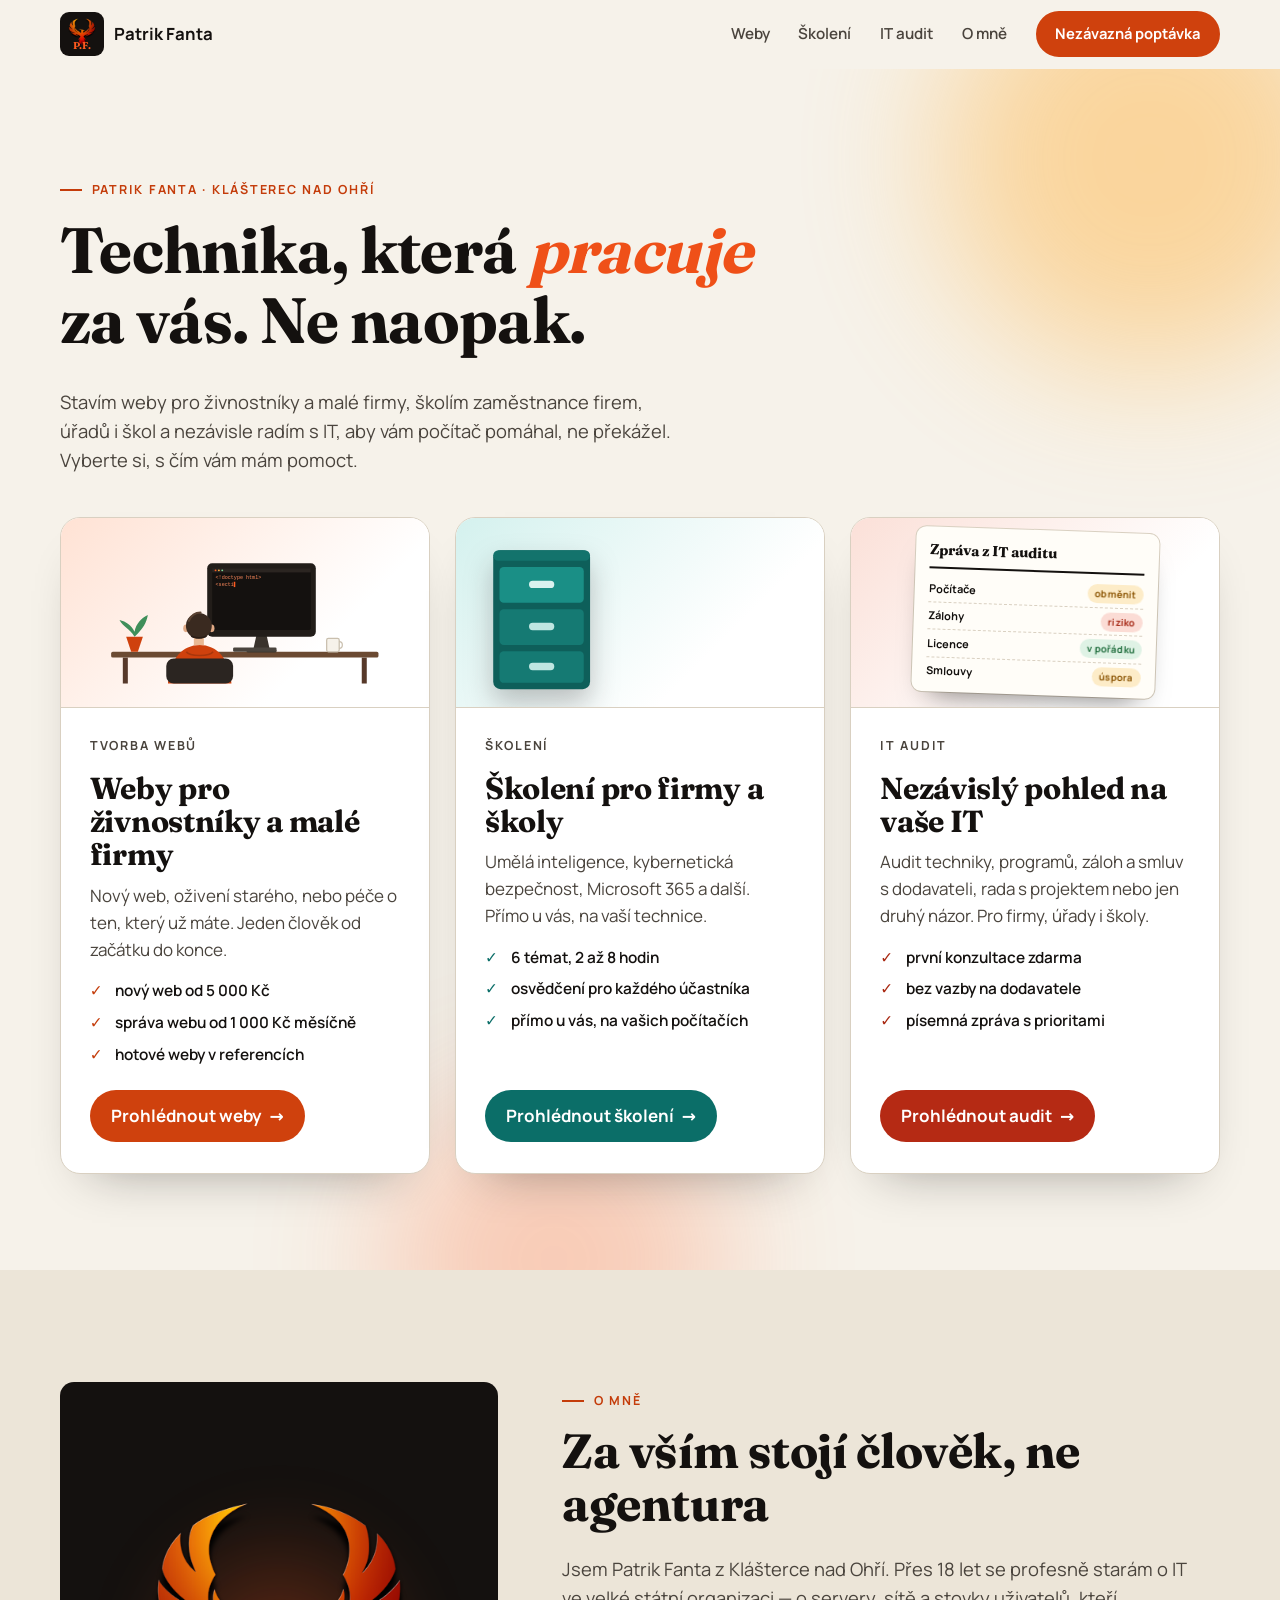
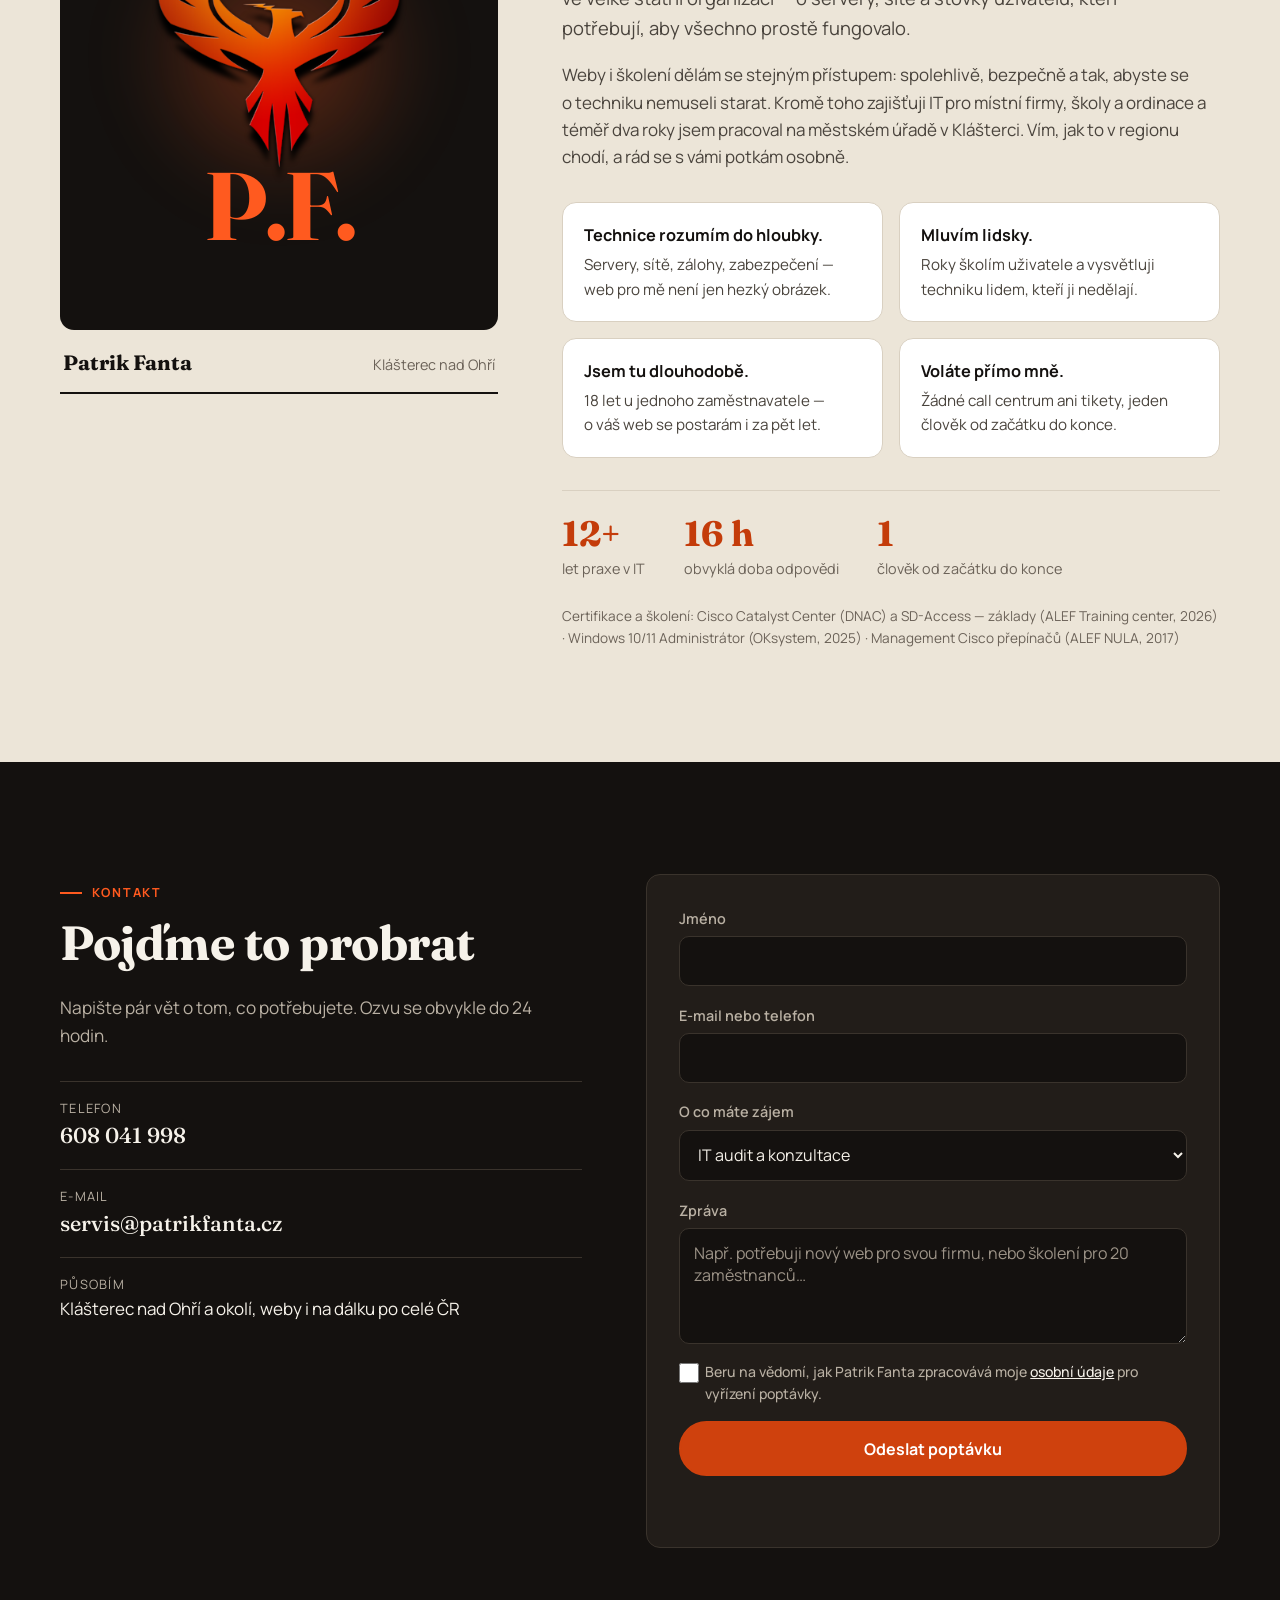
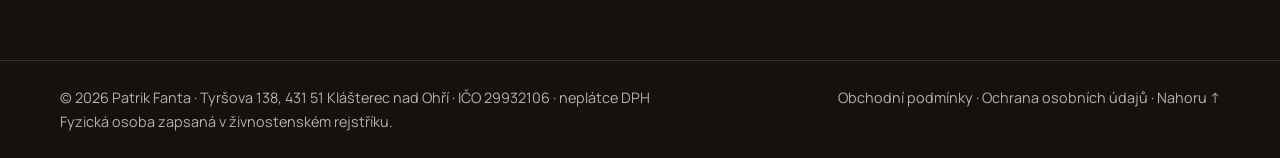
==== commit 24c94265: "Web: zrušena nabídka revitalizace a redesignu webů Co-Authored-By: Claude Opus 5.5 <noreply@anthropi" ====
--- a/index.html
+++ b/index.html
@@ -4,7 +4,7 @@
   <meta charset="utf-8">
   <meta name="viewport" content="width=device-width, initial-scale=1">
   <title>Patrik Fanta — weby a školení pro firmy a školy</title>
-  <meta name="description" content="Tvorba webů od 5 000 Kč, revitalizace a správa webu, školení zaměstnanců firem, úřadů i škol (AI, kybernetická bezpečnost, Microsoft 365). Klášterec nad Ohří a okolí.">
+  <meta name="description" content="Tvorba webů od 5 000 Kč a správa webu, školení zaměstnanců firem, úřadů i škol (AI, kybernetická bezpečnost, Microsoft 365). Klášterec nad Ohří a okolí.">
   <link rel="canonical" href="https://patrikfanta.cz/">
   <meta name="theme-color" content="#14110f">
 
@@ -16,7 +16,7 @@
   <meta property="og:image" content="https://patrikfanta.cz/img/og.jpg">
   <meta property="og:image:width" content="1200">
   <meta property="og:image:height" content="630">
-  <meta property="og:image:alt" content="Patrik Fanta — tvorba, revitalizace a správa webů">
+  <meta property="og:image:alt" content="Patrik Fanta — tvorba a správa webů">
   <meta name="twitter:card" content="summary_large_image">
 
   <link rel="icon" href="favicon.png" type="image/png">
@@ -24,15 +24,15 @@
 
   <link rel="preload" href="fonts/manrope-latin.woff2" as="font" type="font/woff2" crossorigin>
   <link rel="preload" href="fonts/fraunces-latin.woff2" as="font" type="font/woff2" crossorigin>
-  <link rel="stylesheet" href="css/fonts.css?v=20">
-  <link rel="stylesheet" href="css/style.css?v=20">
+  <link rel="stylesheet" href="css/fonts.css?v=21">
+  <link rel="stylesheet" href="css/style.css?v=21">
 
   <script type="application/ld+json">
   {
     "@context": "https://schema.org",
     "@type": "ProfessionalService",
     "name": "Patrik Fanta – weby a školení",
-    "description": "Tvorba, revitalizace a správa webů pro živnostníky a malé firmy, školení zaměstnanců pro firmy, úřady a školy.",
+    "description": "Tvorba a správa webů pro živnostníky a malé firmy, školení zaměstnanců pro firmy, úřady a školy.",
     "url": "https://patrikfanta.cz/",
     "image": "https://patrikfanta.cz/img/og.jpg",
     "logo": "https://patrikfanta.cz/apple-touch-icon.png",
@@ -86,18 +86,6 @@
         "@type": "Offer",
         "itemOffered": {
           "@type": "Service",
-          "name": "Revitalizace webu"
-        },
-        "priceSpecification": {
-          "@type": "PriceSpecification",
-          "minPrice": 1900,
-          "priceCurrency": "CZK"
-        }
-      },
-      {
-        "@type": "Offer",
-        "itemOffered": {
-          "@type": "Service",
           "name": "Správa webu"
         },
         "priceSpecification": {
@@ -154,7 +142,7 @@
             <p class="tile__kicker">Tvorba webů</p>
             <h2>Weby pro živnostníky a malé firmy</h2>
             <p>Nový web, oživení starého, nebo péče o ten, který už máte. Jeden člověk od začátku do konce.</p>
-            <ul><li>nový web od 5 000 Kč</li><li>revitalizace a správa webu</li><li>hotové weby v referencích</li></ul>
+            <ul><li>nový web od 5 000 Kč</li><li>správa webu od 1 000 Kč měsíčně</li><li>hotové weby v referencích</li></ul>
             <span class="tile__cta">Prohlédnout weby <span aria-hidden="true">→</span></span>
           </div>
         </a>
@@ -238,7 +226,6 @@
             <option>IT audit a konzultace</option>
             <option>Zatím nevím, poraďte</option>
             <option>Nový web</option>
-            <option>Revitalizace webu</option>
             <option>Správa webu</option>
             <option>Školení</option>
           </select>
@@ -268,6 +255,6 @@
 
 <!-- Anonymní měření návštěvnosti bez cookies (GoatCounter), skript hostovaný lokálně -->
 <script data-goatcounter="https://patrikfanta.goatcounter.com/count" async src="js/count.js"></script>
-<script src="js/main.js?v=20"></script>
+<script src="js/main.js?v=21"></script>
 </body>
 </html>
--- a/css/style.css
+++ b/css/style.css
@@ -160,7 +160,7 @@
 .section--dark .section__intro { color: var(--on-dark-soft); }
 
 /* Services */
-.services { display: grid; grid-template-columns: repeat(3, 1fr); gap: 1.4rem; margin-top: 2.5rem; }
+.services { display: grid; grid-template-columns: repeat(2, 1fr); gap: 1.4rem; margin-top: 2.5rem; }
 .service {
   background: #fff; border: 1px solid var(--line); border-radius: var(--radius);
   padding: 2rem 1.8rem; transition: transform .2s, box-shadow .2s;
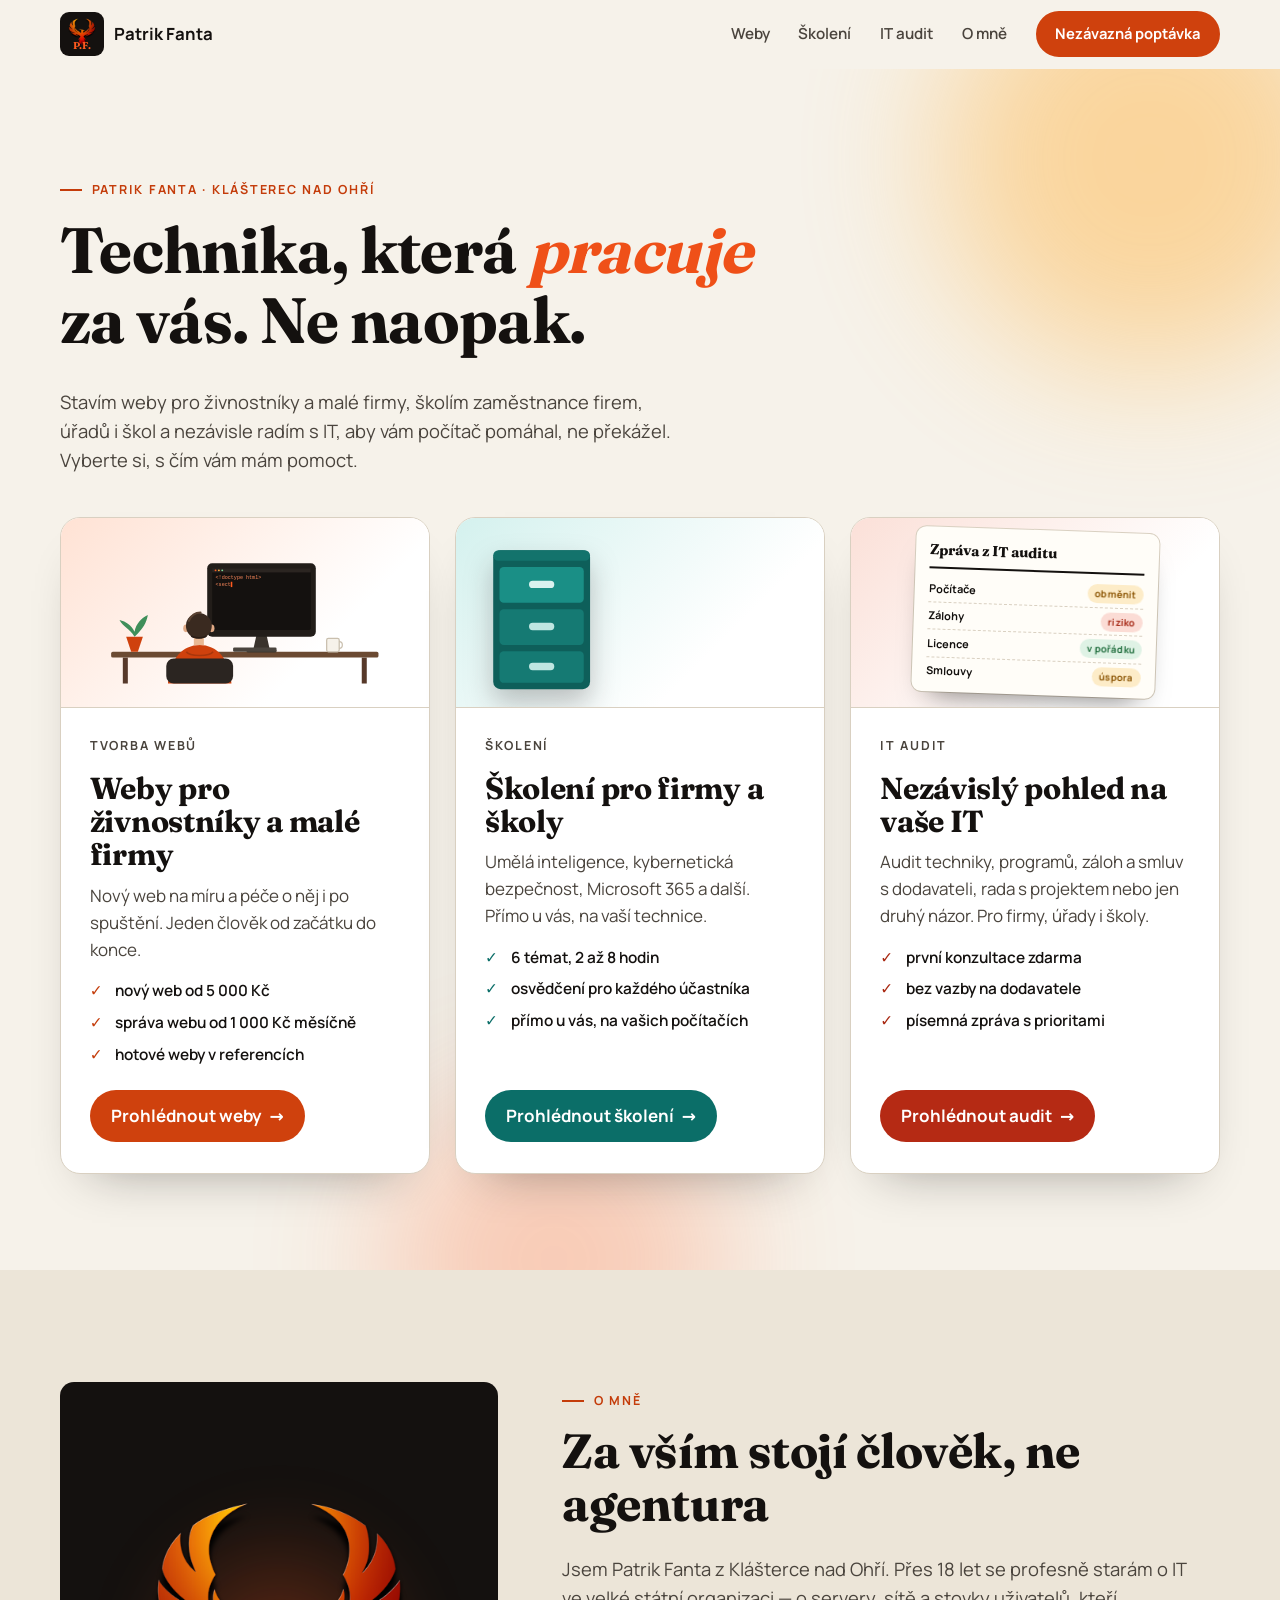
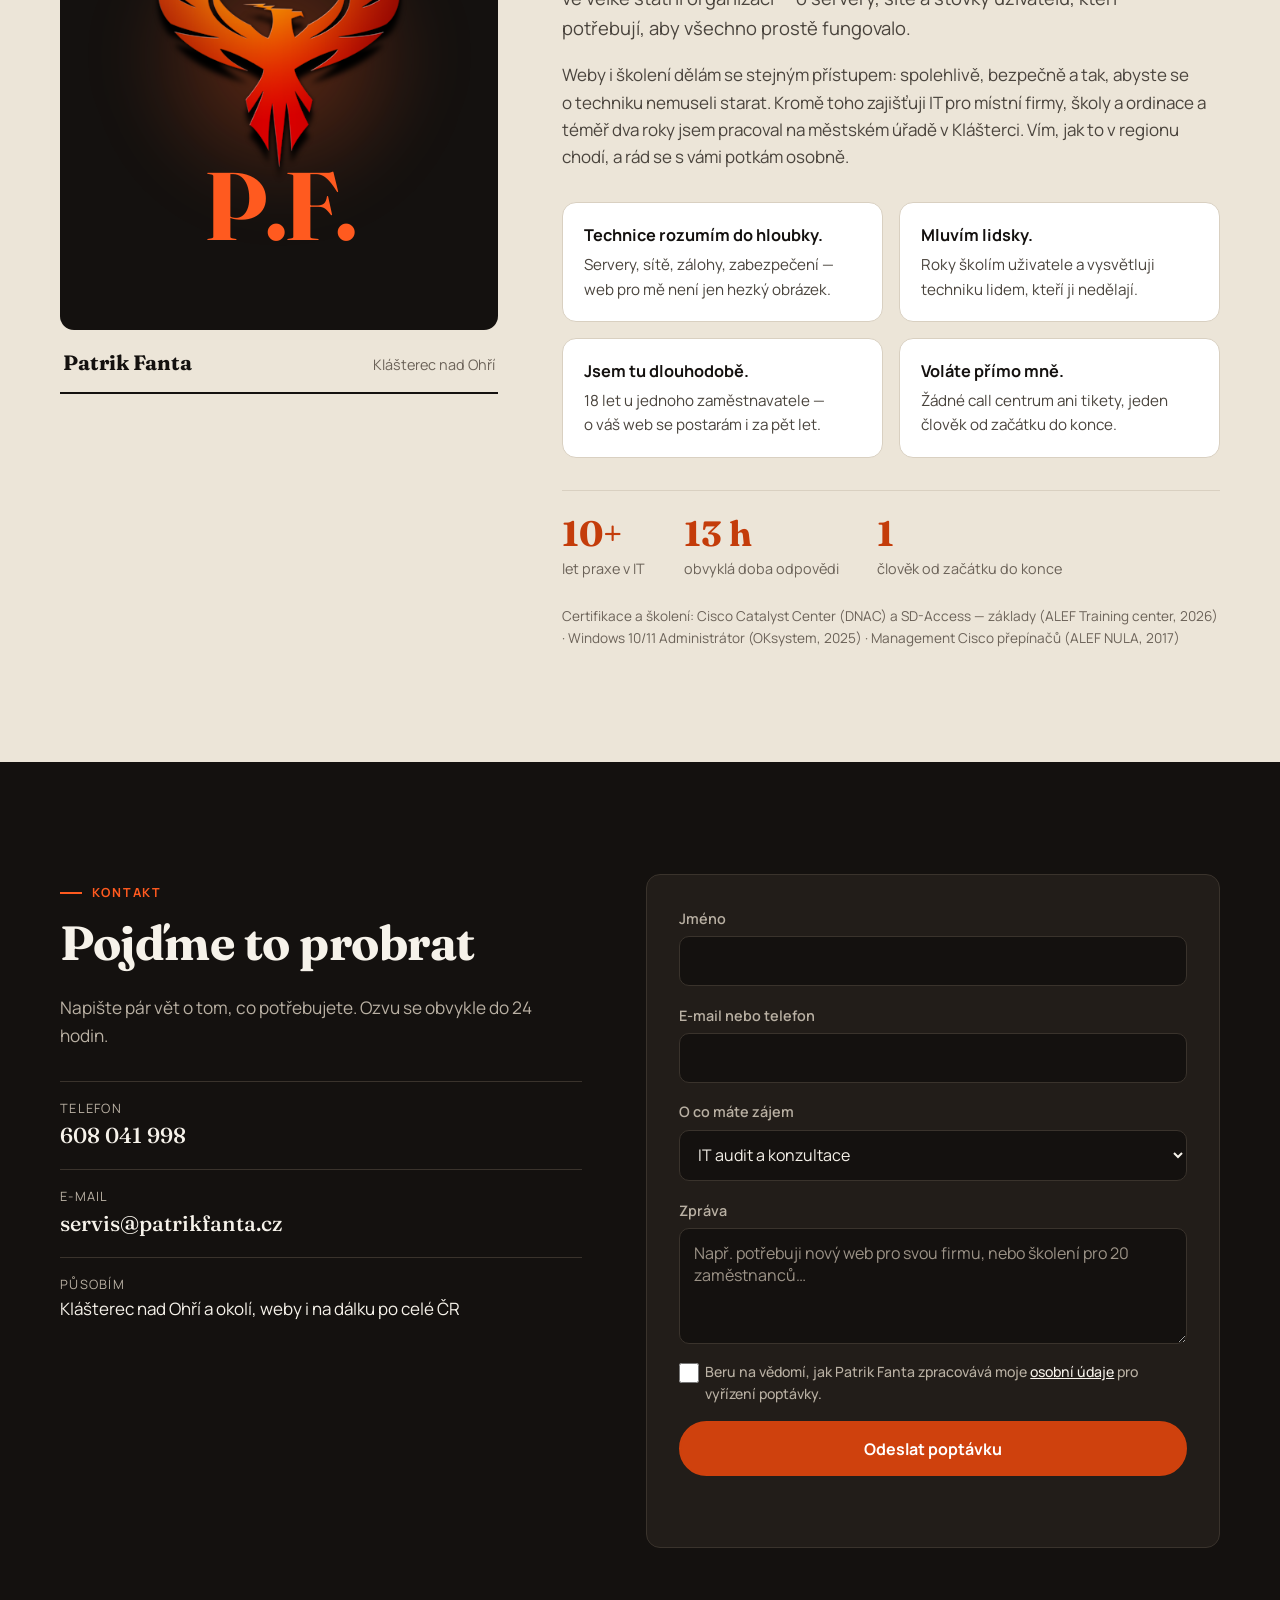
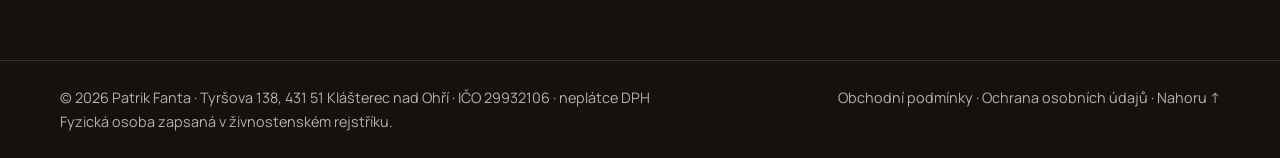
==== commit a8dc4bc4: "Úvod: dlaždice Weby bez oživení starých webů Co-Authored-By: Claude Opus 5.5 <noreply@anthropic.com>" ====
--- a/index.html
+++ b/index.html
@@ -141,7 +141,7 @@
           <div class="tile__body">
             <p class="tile__kicker">Tvorba webů</p>
             <h2>Weby pro živnostníky a malé firmy</h2>
-            <p>Nový web, oživení starého, nebo péče o ten, který už máte. Jeden člověk od začátku do konce.</p>
+            <p>Nový web na míru a péče o něj i po spuštění. Jeden člověk od začátku do konce.</p>
             <ul><li>nový web od 5 000 Kč</li><li>správa webu od 1 000 Kč měsíčně</li><li>hotové weby v referencích</li></ul>
             <span class="tile__cta">Prohlédnout weby <span aria-hidden="true">→</span></span>
           </div>
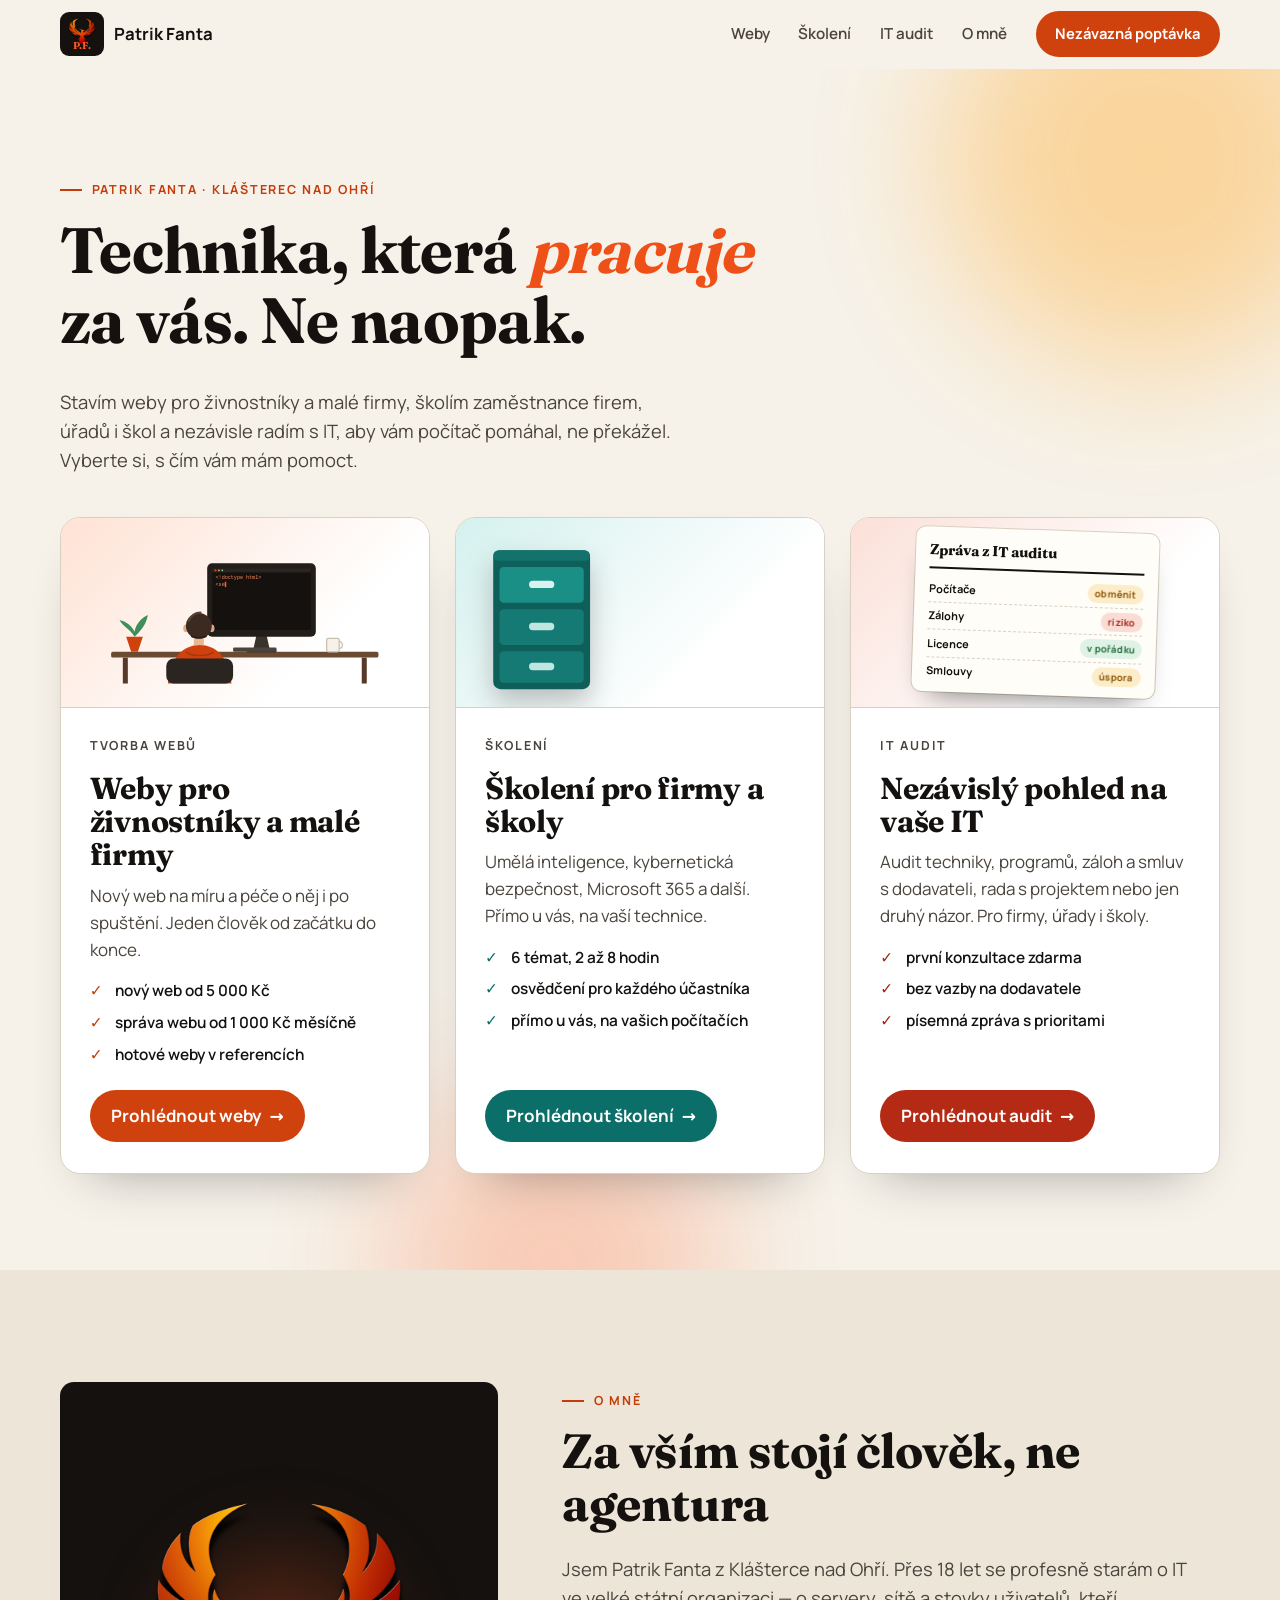
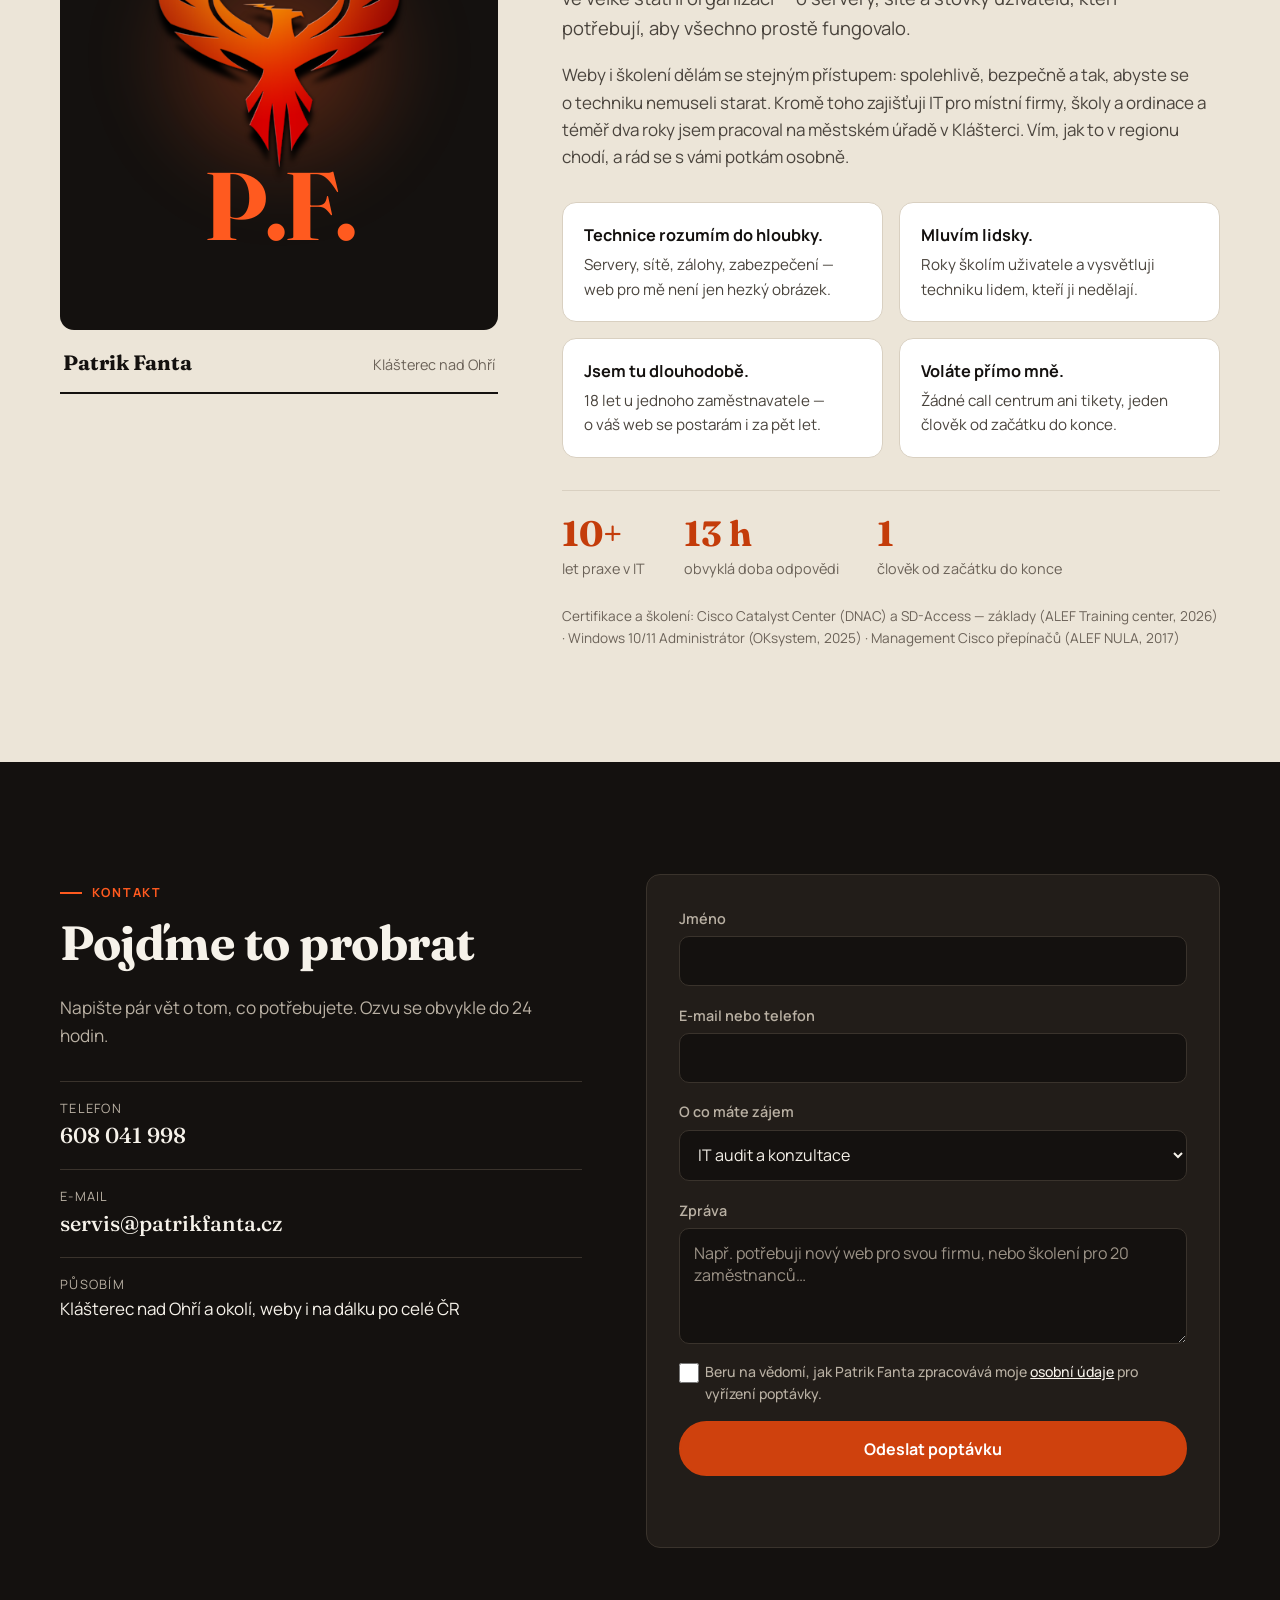
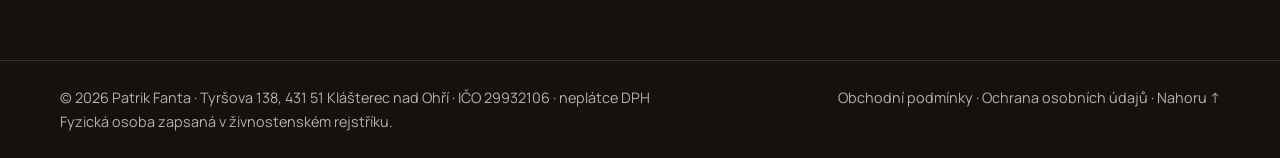
==== commit 156c4e3a: "Formulář přes vlastní server (Web3Forms jako záloha), počítadlo na stat.patrikfanta.cz Co-Authored-B" ====
--- a/index.html
+++ b/index.html
@@ -254,7 +254,7 @@
 </a>
 
 <!-- Anonymní měření návštěvnosti bez cookies (GoatCounter), skript hostovaný lokálně -->
-<script data-goatcounter="https://patrikfanta.goatcounter.com/count" async src="js/count.js"></script>
-<script src="js/main.js?v=21"></script>
+<script data-goatcounter="https://patrikfanta.stat.patrikfanta.cz/count" async src="js/count.js"></script>
+<script src="js/main.js?v=22"></script>
 </body>
 </html>
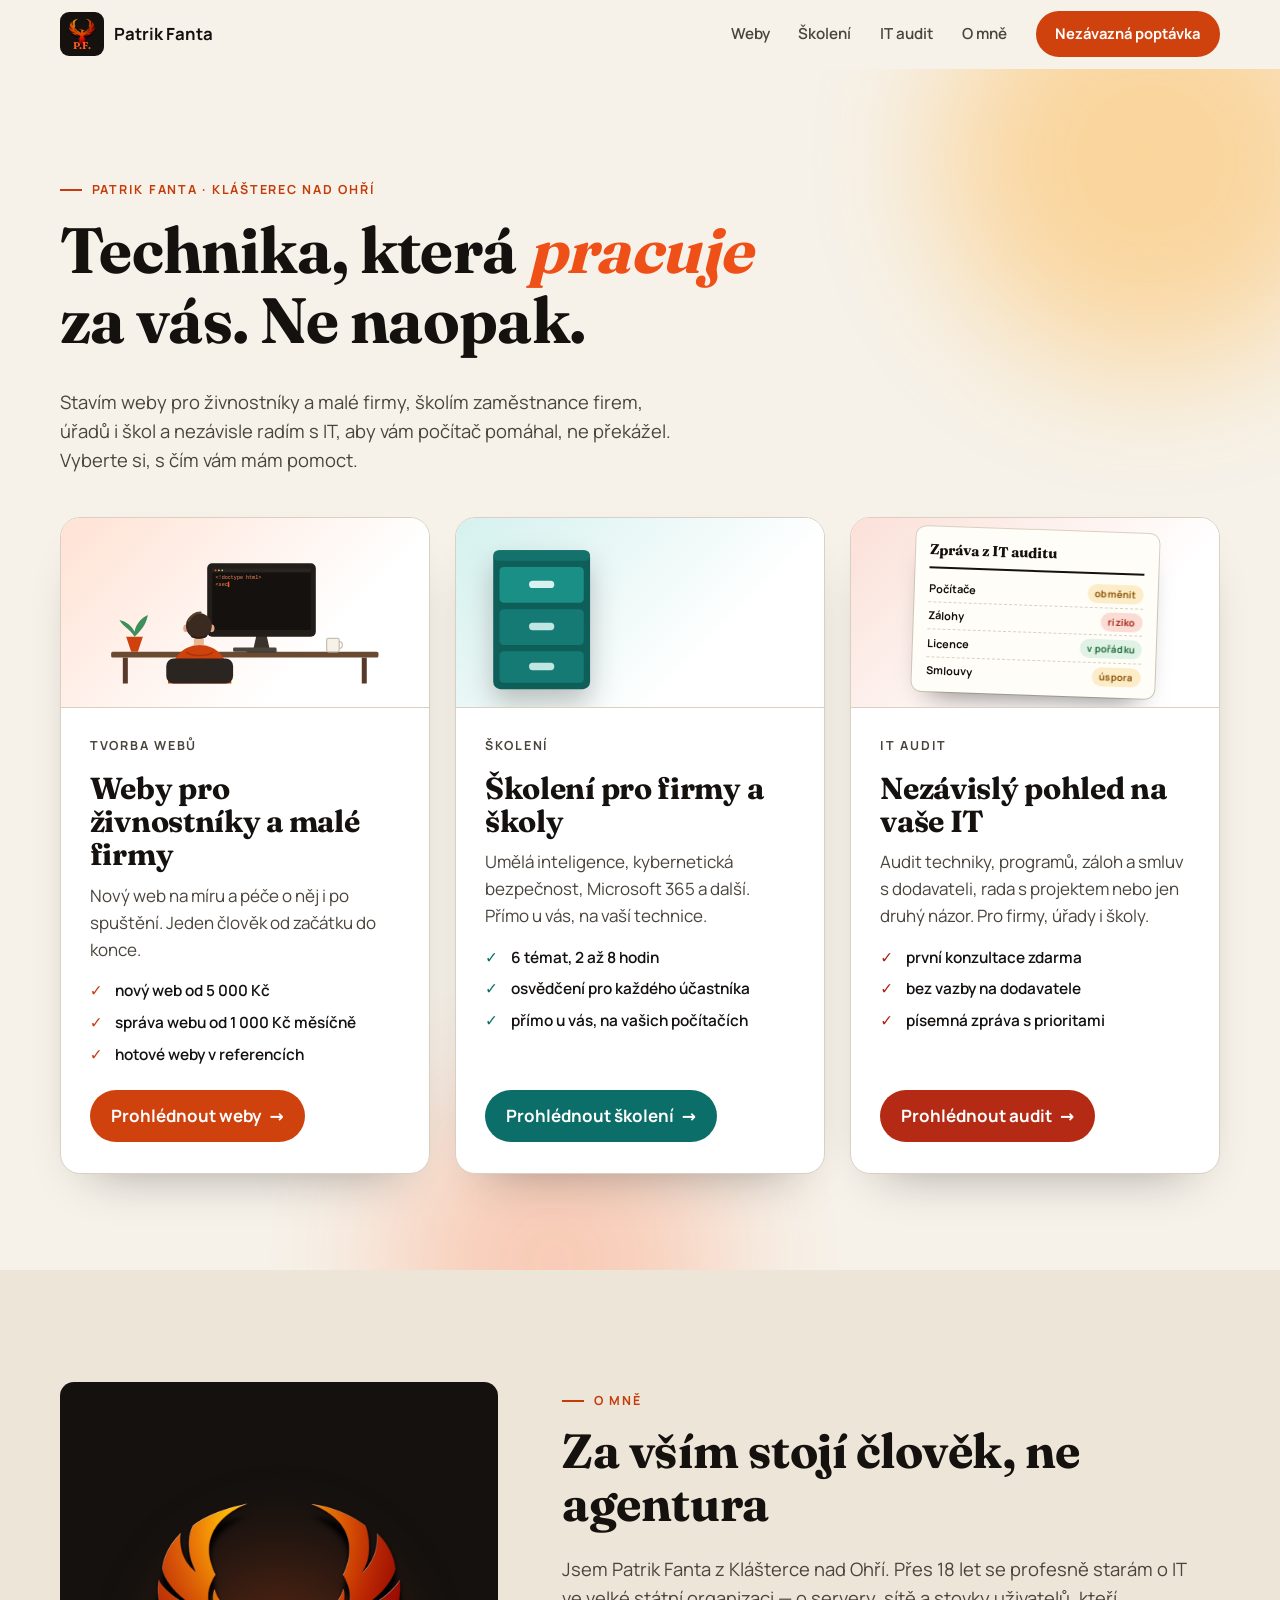
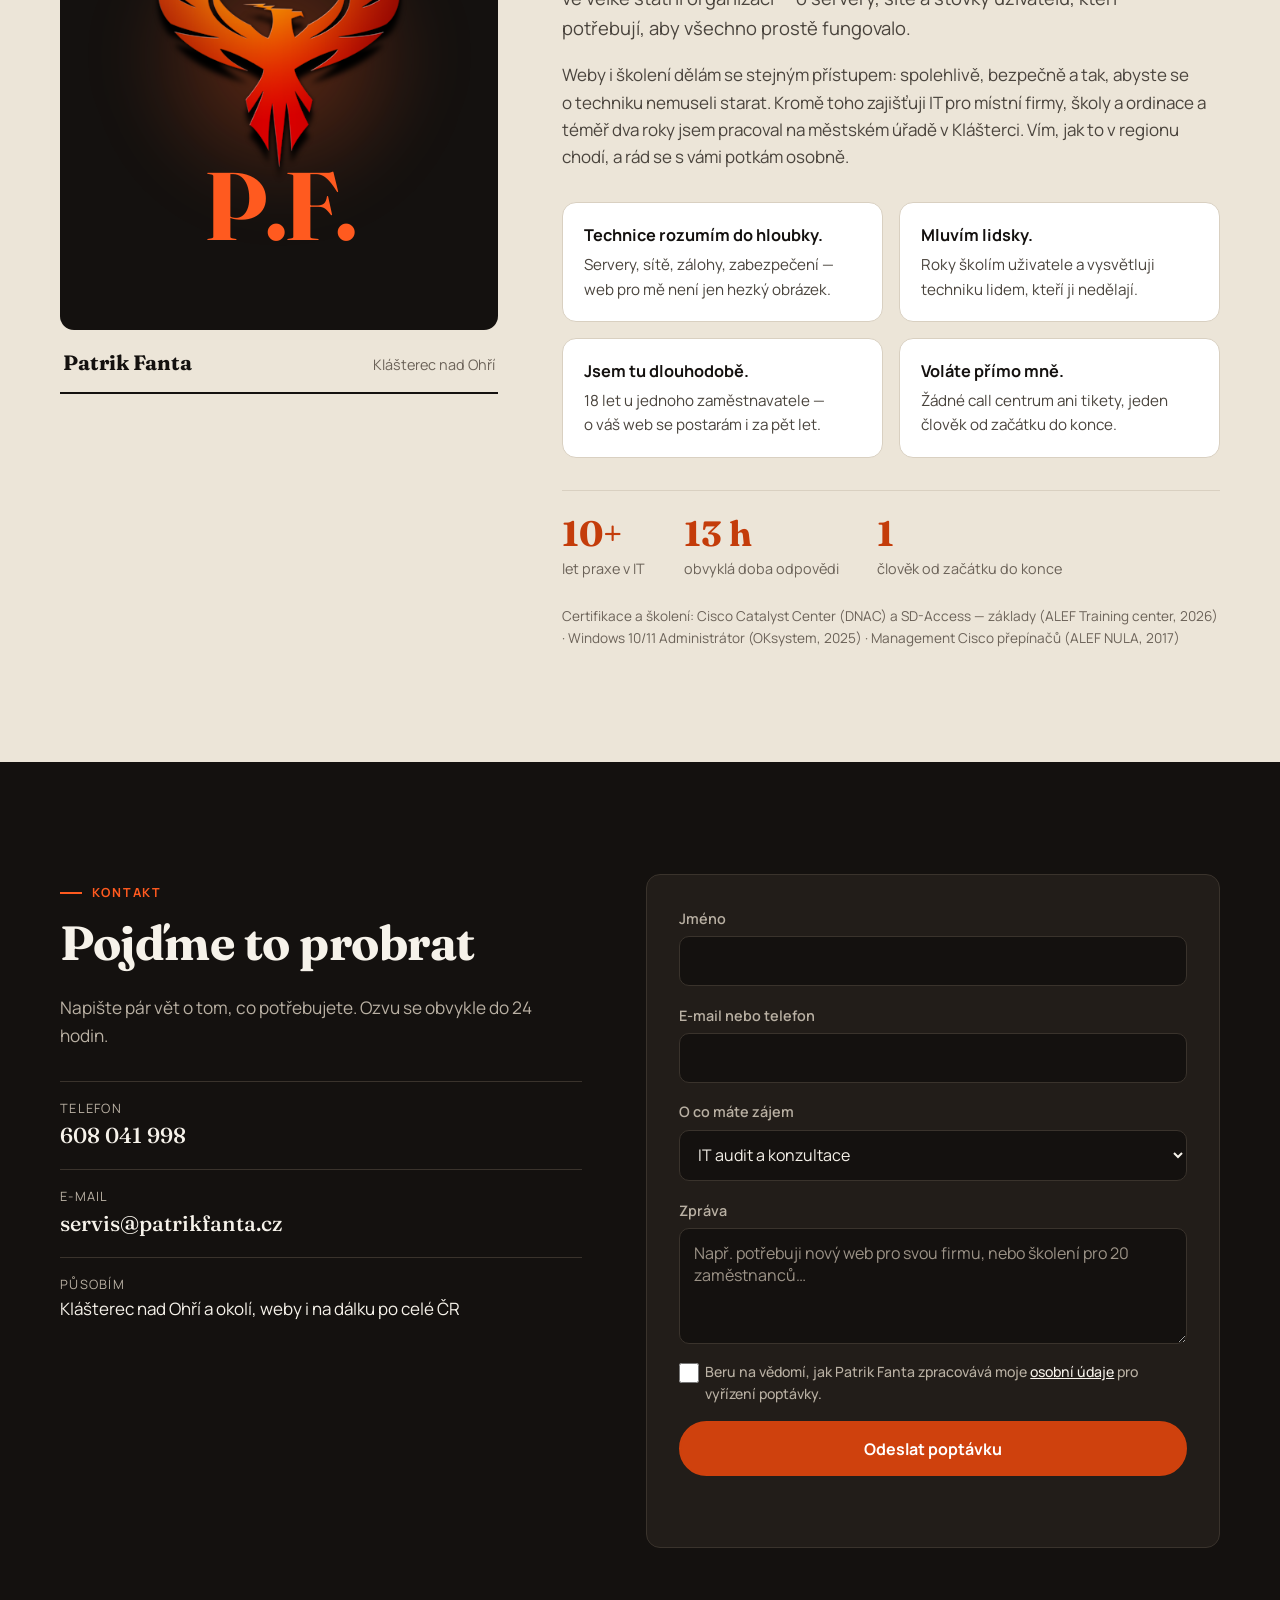
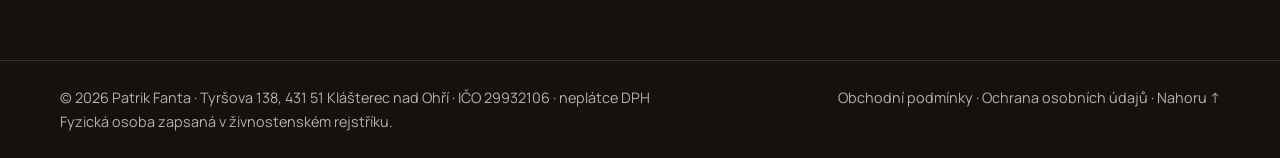
==== commit 23c628f0: "Formulář jen přes vlastní server, Web3Forms odebrán (i ze zásad) Co-Authored-By: Claude Opus 5.5 <no" ====
--- a/index.html
+++ b/index.html
@@ -255,6 +255,6 @@
 
 <!-- Anonymní měření návštěvnosti bez cookies (GoatCounter), skript hostovaný lokálně -->
 <script data-goatcounter="https://patrikfanta.stat.patrikfanta.cz/count" async src="js/count.js"></script>
-<script src="js/main.js?v=22"></script>
+<script src="js/main.js?v=23"></script>
 </body>
 </html>
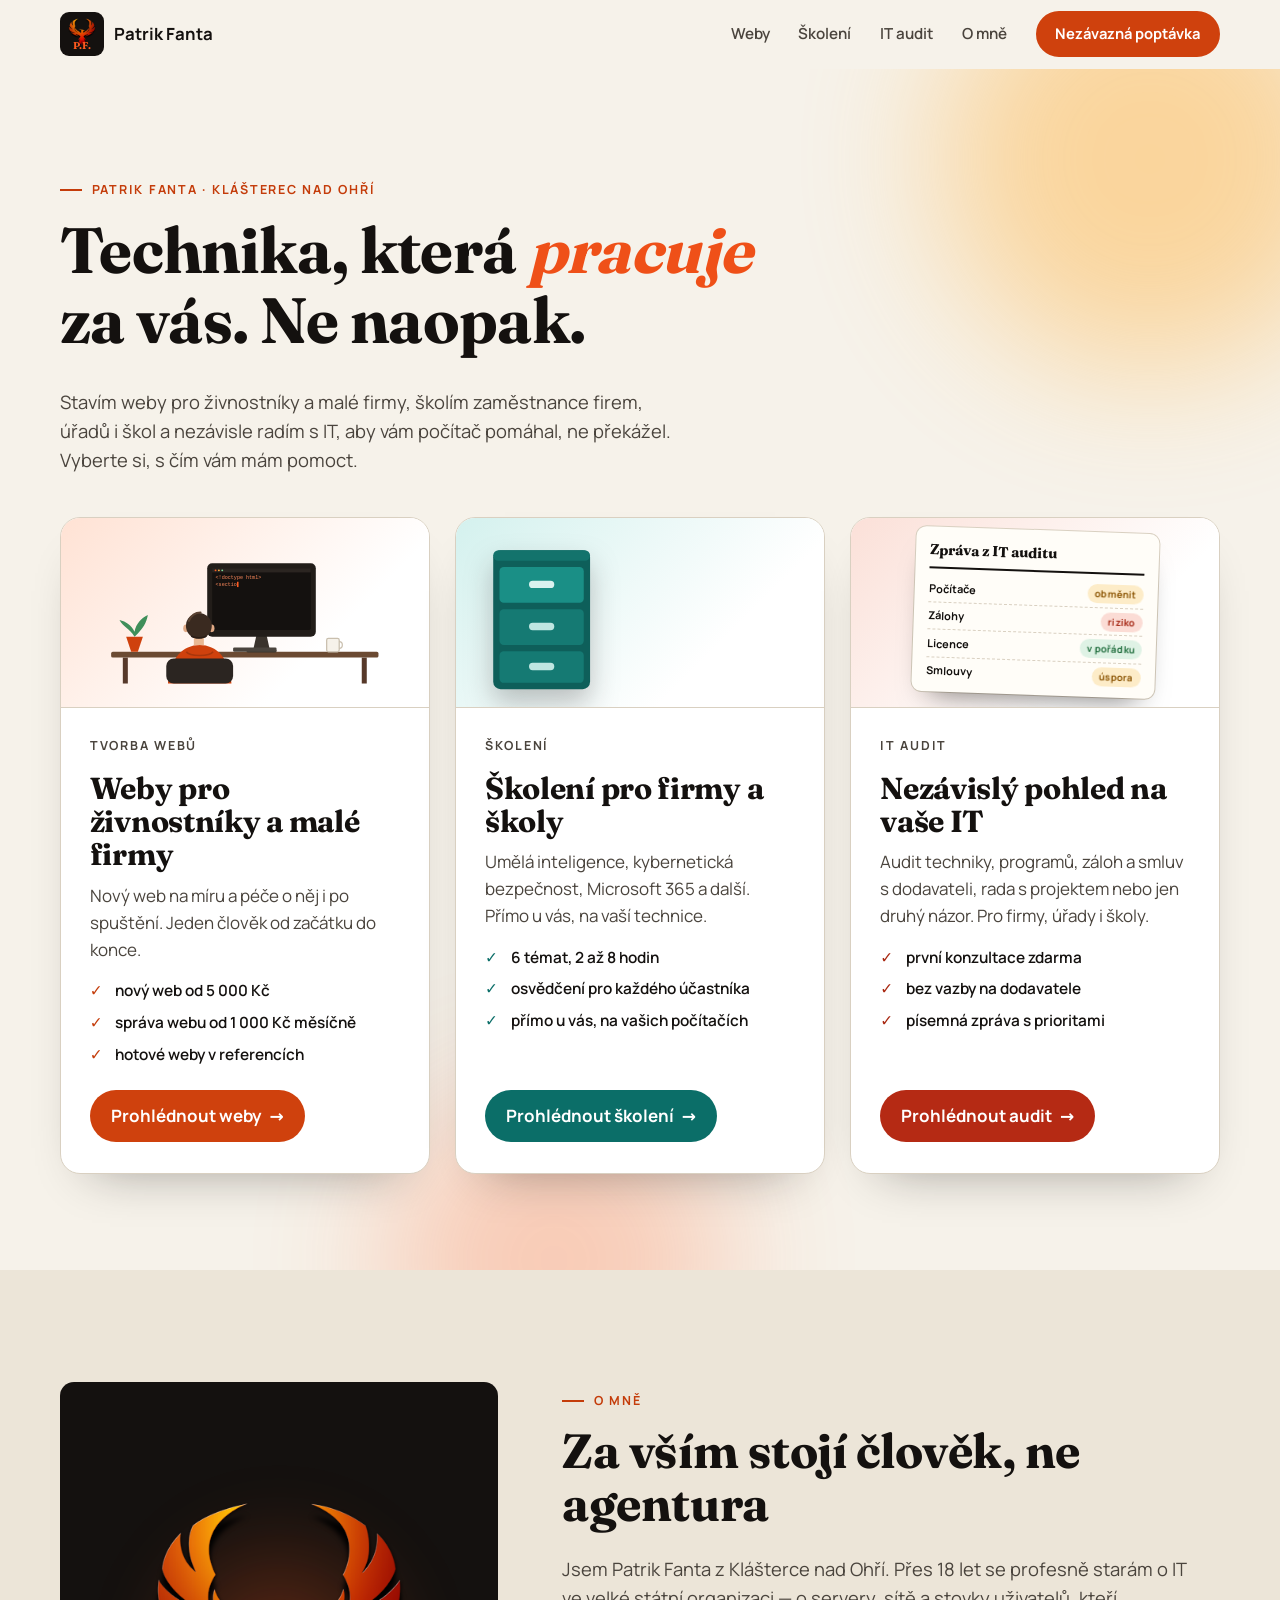
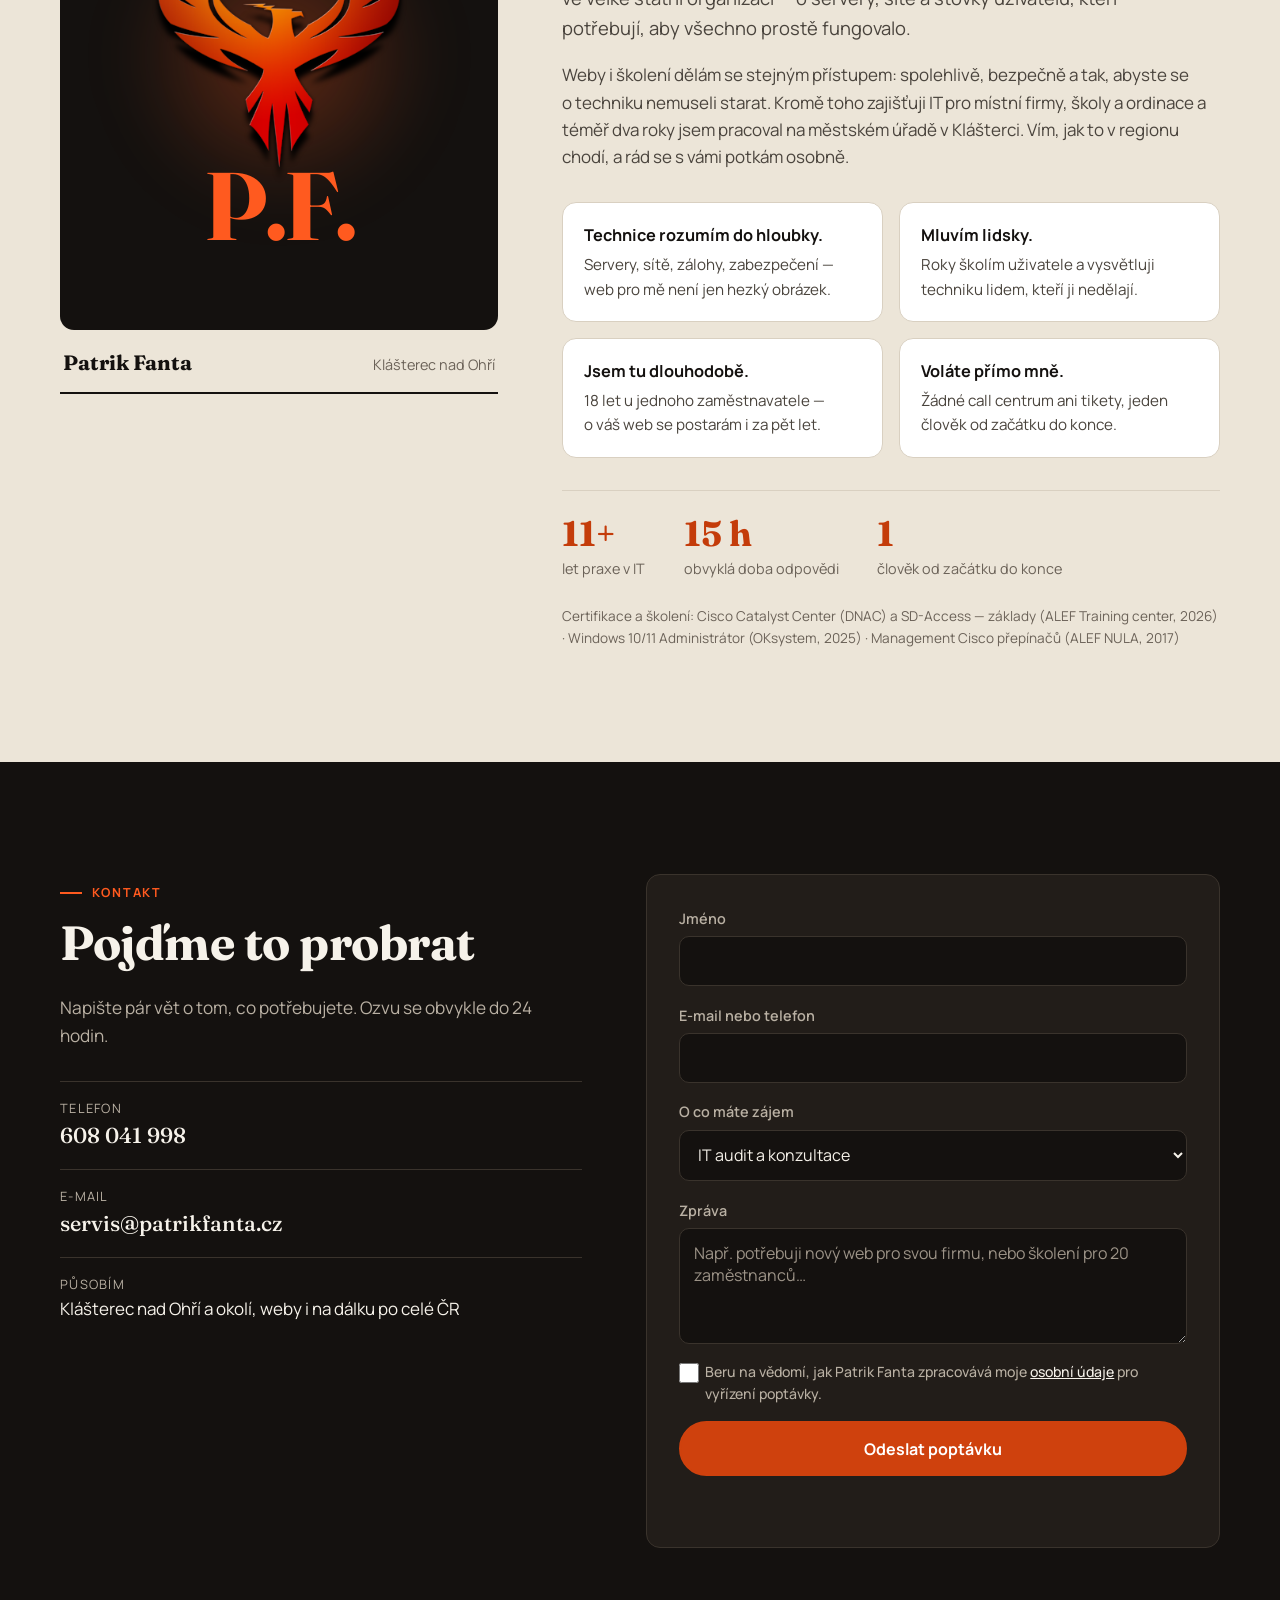
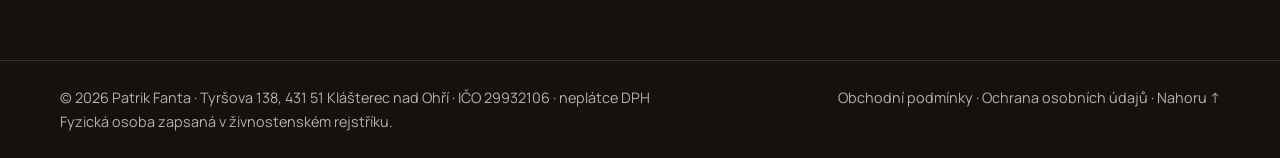
==== commit 04a123c6: "Weby hero: buňka Chci rezervační systém s odkazem na demo Co-Authored-By: Claude Opus 5.5 <noreply@a" ====
--- a/index.html
+++ b/index.html
@@ -25,7 +25,7 @@
   <link rel="preload" href="fonts/manrope-latin.woff2" as="font" type="font/woff2" crossorigin>
   <link rel="preload" href="fonts/fraunces-latin.woff2" as="font" type="font/woff2" crossorigin>
   <link rel="stylesheet" href="css/fonts.css?v=21">
-  <link rel="stylesheet" href="css/style.css?v=21">
+  <link rel="stylesheet" href="css/style.css?v=22">
 
   <script type="application/ld+json">
   {
--- a/css/style.css
+++ b/css/style.css
@@ -95,6 +95,9 @@
 .hero__facts { list-style: none; padding: 0; margin: 0; display: flex; flex-wrap: wrap; gap: 2.2rem; border-top: 1px solid var(--line); padding-top: 1.5rem; }
 .hero__facts strong { display: block; font-family: var(--serif); font-size: 1.45rem; }
 .hero__facts li > span { color: var(--muted); font-size: .9rem; }
+.hero__demo a { color: inherit; text-decoration: none; }
+.hero__demo a > span { color: var(--accent-ink); font-size: .9rem; font-weight: 700; }
+.hero__demo a:hover strong { color: var(--accent-text); }
 
 .hero__visual { position: relative; height: 420px; }
 /* Ukázka v hero: kód se píše a vedle se skládá web */
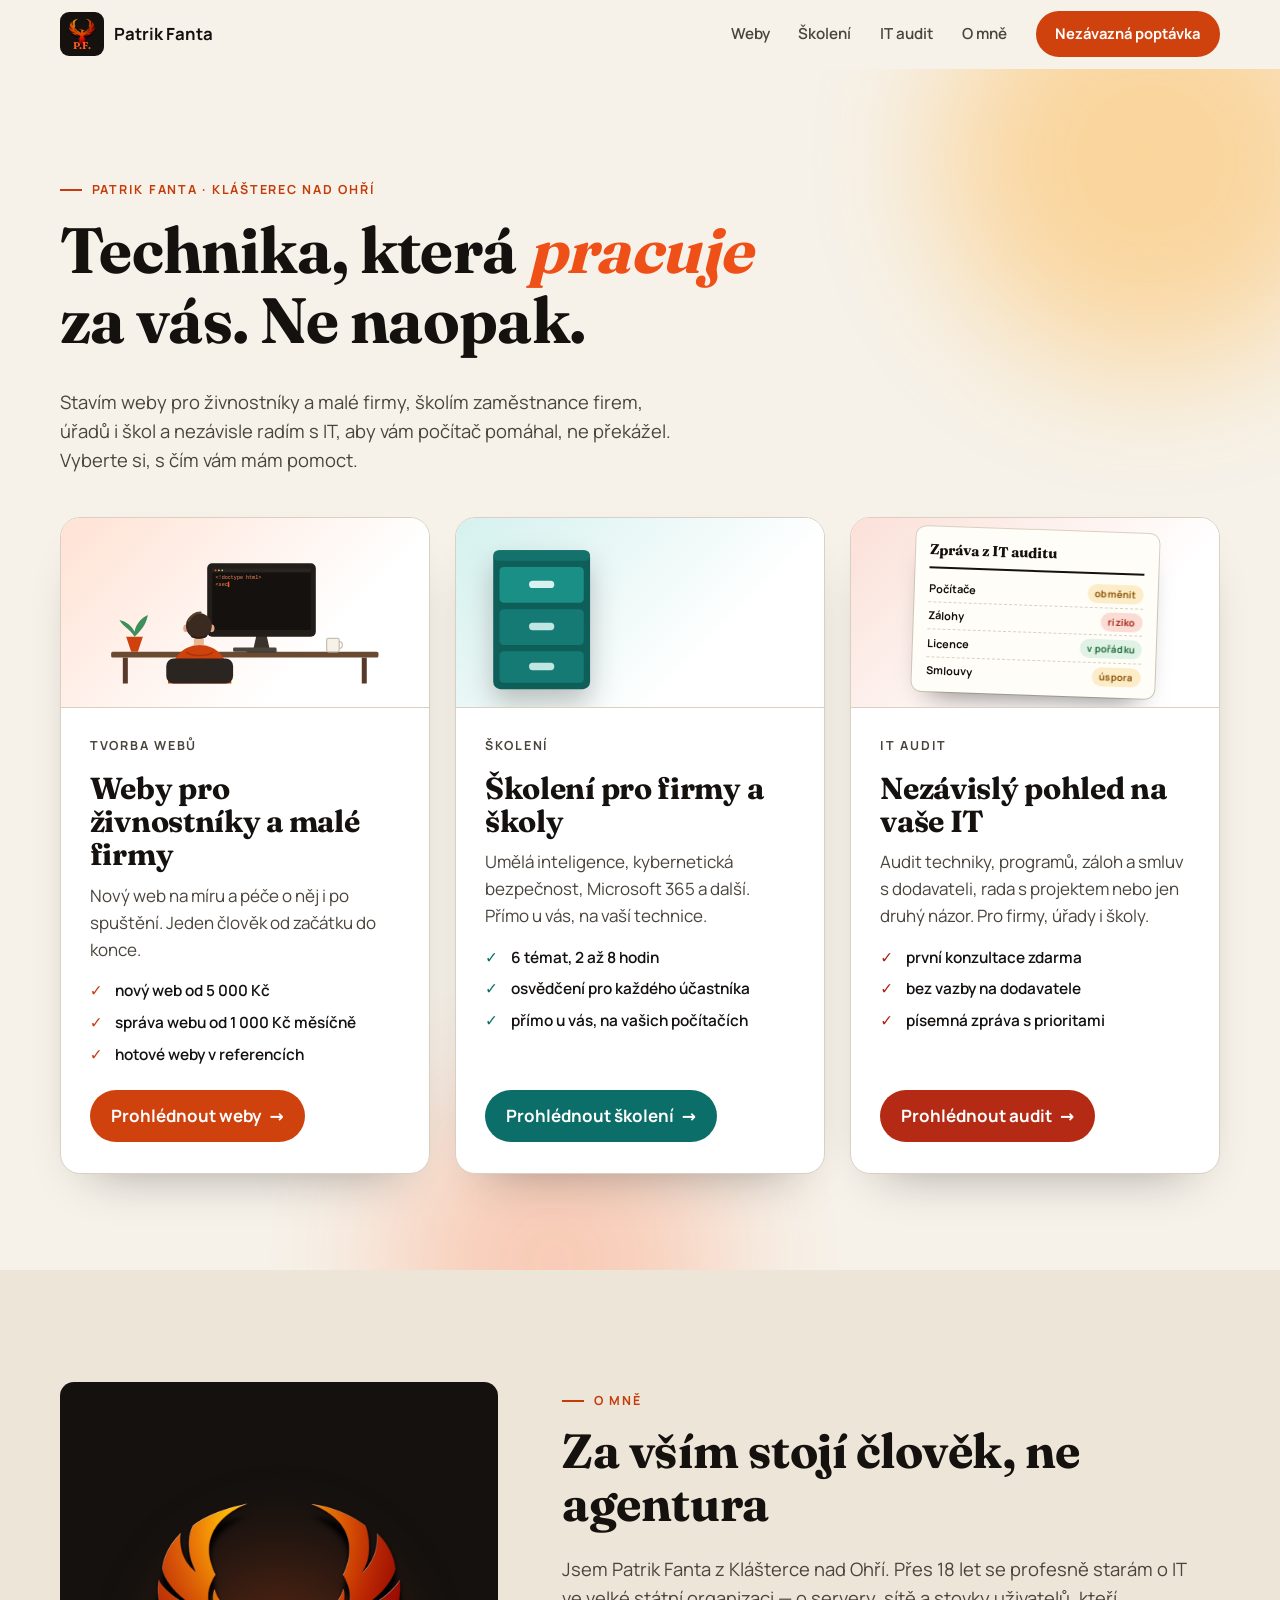
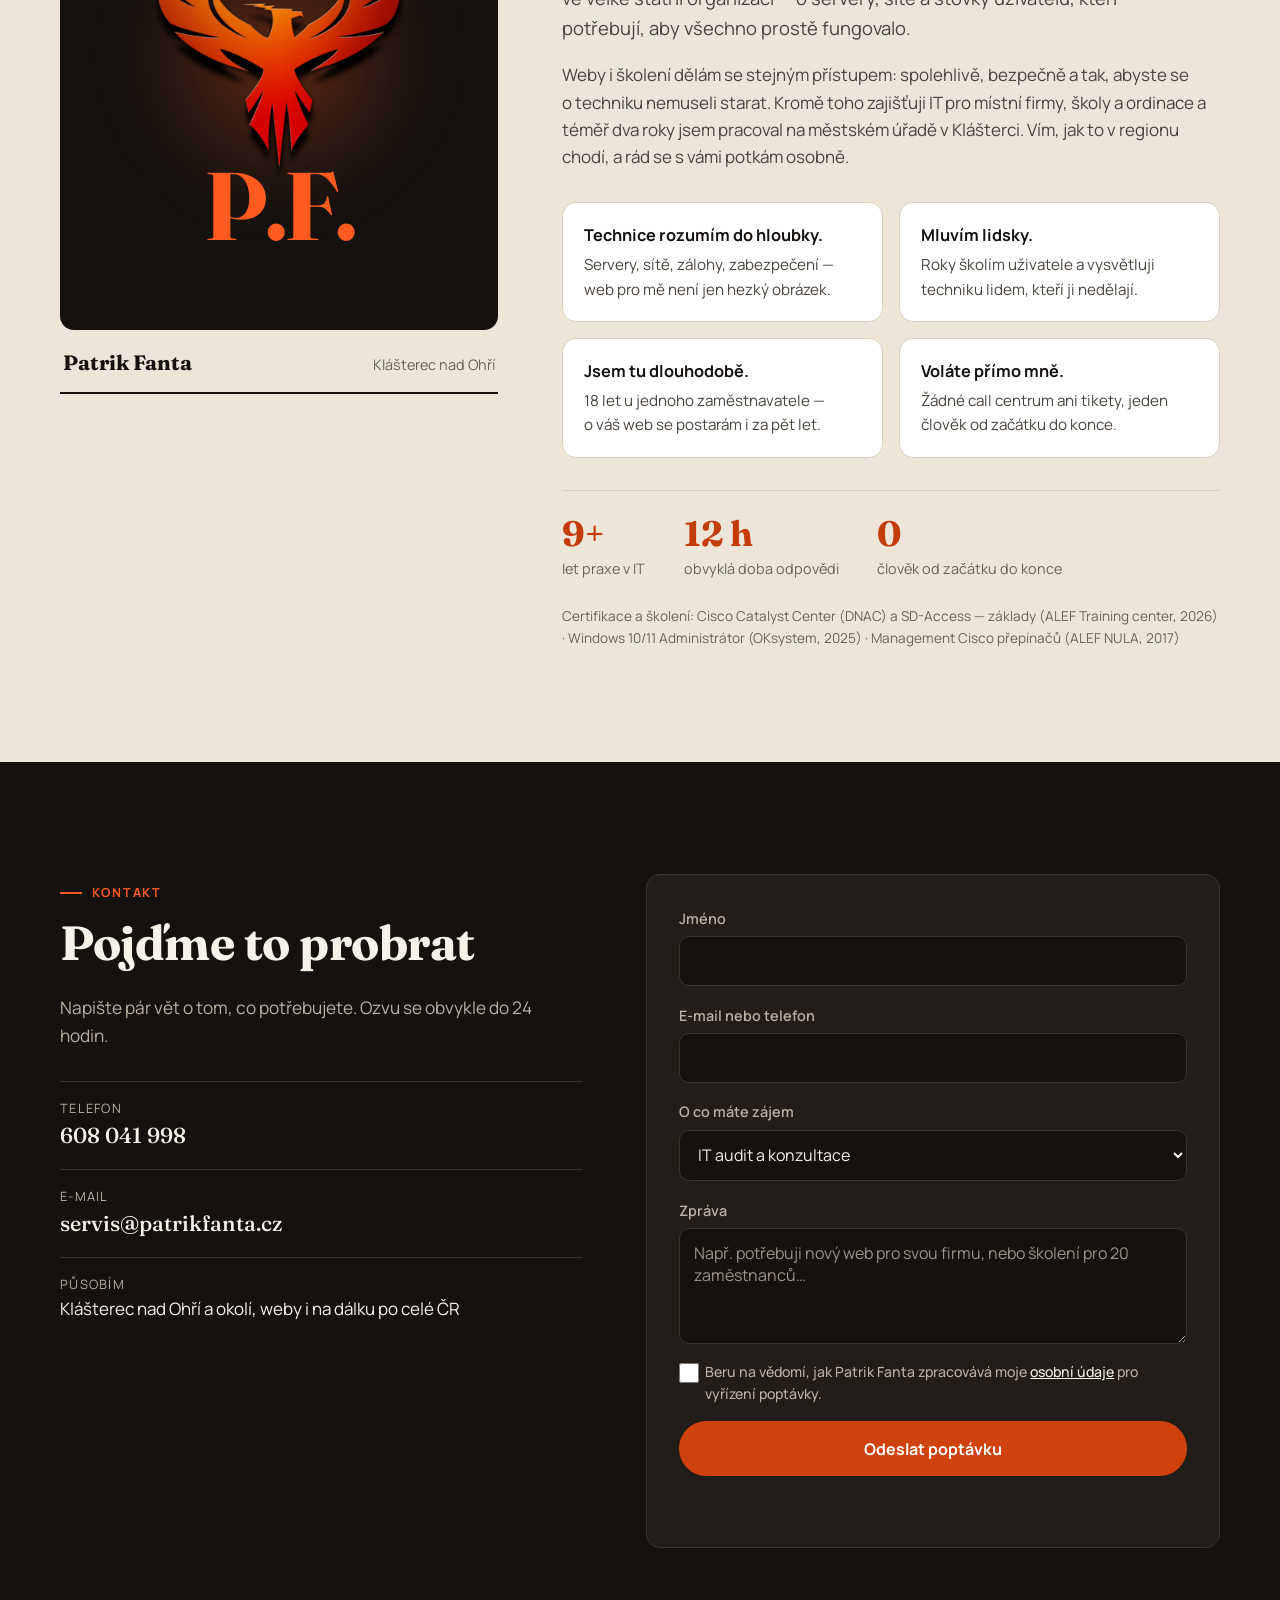
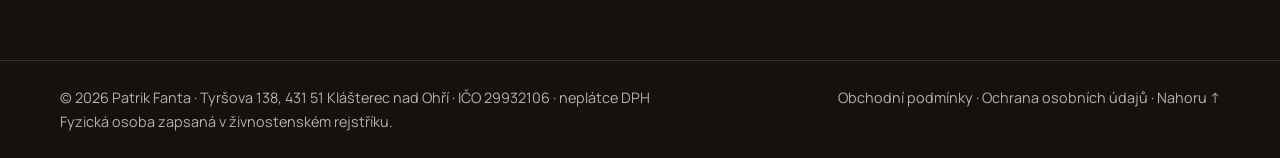
==== commit 673c0df1: "Úklid podle auditu: 404 s base href, README, mrtvý kód a styly, sitemap - 404.html: <base href=/>, a" ====
--- a/index.html
+++ b/index.html
@@ -25,7 +25,7 @@
   <link rel="preload" href="fonts/manrope-latin.woff2" as="font" type="font/woff2" crossorigin>
   <link rel="preload" href="fonts/fraunces-latin.woff2" as="font" type="font/woff2" crossorigin>
   <link rel="stylesheet" href="css/fonts.css?v=21">
-  <link rel="stylesheet" href="css/style.css?v=22">
+  <link rel="stylesheet" href="css/style.css?v=23">
 
   <script type="application/ld+json">
   {
@@ -255,6 +255,6 @@
 
 <!-- Anonymní měření návštěvnosti bez cookies (GoatCounter), skript hostovaný lokálně -->
 <script data-goatcounter="https://patrikfanta.stat.patrikfanta.cz/count" async src="js/count.js"></script>
-<script src="js/main.js?v=23"></script>
+<script src="js/main.js?v=24"></script>
 </body>
 </html>
--- a/css/style.css
+++ b/css/style.css
@@ -95,10 +95,6 @@
 .hero__facts { list-style: none; padding: 0; margin: 0; display: flex; flex-wrap: wrap; gap: 2.2rem; border-top: 1px solid var(--line); padding-top: 1.5rem; }
 .hero__facts strong { display: block; font-family: var(--serif); font-size: 1.45rem; }
 .hero__facts li > span { color: var(--muted); font-size: .9rem; }
-.hero__demo a { color: inherit; text-decoration: none; }
-.hero__demo a > span { color: var(--accent-ink); font-size: .9rem; font-weight: 700; }
-.hero__demo a:hover strong { color: var(--accent-text); }
-
 .hero__visual { position: relative; height: 420px; }
 /* Ukázka v hero: kód se píše a vedle se skládá web */
 .editor {
@@ -169,16 +165,11 @@
   padding: 2rem 1.8rem; transition: transform .2s, box-shadow .2s;
 }
 .service:hover { transform: translateY(-4px); box-shadow: 0 20px 40px -24px rgba(20,17,15,.35); }
-.service--accent { background: var(--accent-btn); border-color: var(--accent-btn); color: #fff; }
 .service__num { font-family: var(--serif); font-size: 2.6rem; font-weight: 700; color: var(--accent); line-height: 1; display: block; margin-bottom: 1.2rem; }
-.service--accent .service__num { color: var(--ink); }
 .service p { color: var(--ink-soft); }
-.service--accent p { color: #fff3ec; }
 .service ul { list-style: none; padding: 0; margin: 1.2rem 0 0; }
 .service li { padding: .45rem 0 .45rem 1.6rem; border-top: 1px solid var(--line); position: relative; font-size: .95rem; }
-.service--accent li { border-color: rgba(255,255,255,.3); }
 .service li::before { content: "✓"; position: absolute; left: 0; font-weight: 700; color: var(--accent); }
-.service--accent li::before { color: var(--ink); }
 
 /* Pricing */
 .tabs { display: inline-flex; gap: 4px; background: var(--dark-2); border: 1px solid var(--dark-line); border-radius: 999px; padding: 5px; margin: 1.8rem 0 2.2rem; flex-wrap: wrap; }
@@ -285,9 +276,6 @@
 .form textarea { resize: vertical; }
 .form input:focus, .form select:focus, .form textarea:focus { outline: 2px solid var(--accent); outline-offset: 1px; border-color: transparent; }
 .form .is-invalid { border-color: var(--accent); }
-.form__hint { margin: 0; font-size: .82rem; color: var(--muted-dark); }
-.form__hint a { color: var(--on-dark-soft); }
-.form__hint a:hover { color: var(--accent); }
 
 /* Footer */
 .footer { background: var(--dark); color: var(--on-dark-soft); border-top: 1px solid var(--dark-line); font-size: .9rem; }
@@ -546,35 +534,11 @@
 .chips li { border: 1.5px solid var(--ink); border-radius: 999px; padding: .4rem .9rem; font-size: .88rem; font-weight: 600; background: var(--paper); }
 .chips li::before { content: "✓ "; color: var(--accent-ink); font-weight: 800; }
 
-/* ---------- IT servis ---------- */
-.servis { display: grid; grid-template-columns: 1.6fr 1fr; gap: 2.5rem; margin-top: 2.5rem; align-items: start; }
-.tasks { list-style: none; padding: 0; margin: 0; display: grid; grid-template-columns: 1fr 1fr; gap: 1px; background: var(--dark-line); border: 1px solid var(--dark-line); border-radius: var(--radius); overflow: hidden; }
-.task { display: flex; gap: 1rem; align-items: flex-start; background: var(--dark); padding: 1.4rem 1.3rem; transition: background .2s; }
-.task:hover { background: var(--dark-2); }
-.task .topic__icon { color: var(--accent); flex: none; margin-top: .15rem; }
-.task h3 { font-size: 1.05rem; margin: 0 0 .3rem; }
-.task p { margin: 0; color: var(--on-dark-soft); font-size: .92rem; }
-.servis__box { background: var(--dark-2); border: 2px solid var(--accent-btn); border-radius: var(--radius); padding: 1.8rem 1.6rem; position: sticky; top: 96px; }
-.servis__box h3 { font-size: 1.35rem; margin-bottom: 1rem; }
-.servis__box ol { list-style: none; padding: 0; margin: 0 0 1.4rem; counter-reset: krok; }
-.servis__box ol li { counter-increment: krok; position: relative; padding: 0 0 1rem 2.6rem; color: var(--on-dark-soft); font-size: .95rem; }
-.servis__box ol li::before {
-  content: counter(krok); position: absolute; left: 0; top: -.1rem; width: 1.8rem; height: 1.8rem; border-radius: 50%;
-  background: var(--accent-btn); color: #fff; font-weight: 800; font-size: .85rem; display: grid; place-items: center;
-}
-.servis__box ol b { color: var(--on-dark); }
-.chips--dark { margin-bottom: 1.4rem; }
-.chips--dark li { background: transparent; border-color: var(--dark-line); color: var(--on-dark); font-size: .8rem; }
-.chips--dark li::before { color: var(--accent); }
-.servis__box .btn { width: 100%; }
-
 @media (max-width: 960px) {
   .topics { grid-template-columns: 1fr 1fr; }
-  .servis { grid-template-columns: 1fr; }
-  .servis__box { position: static; }
 }
 @media (max-width: 640px) {
-  .topics, .tasks { grid-template-columns: 1fr; }
+  .topics { grid-template-columns: 1fr; }
   .offer-bar .btn { width: 100%; }
 }
 .topic__tags { display: flex; gap: .4rem; margin: 1rem 0 0 !important; }
@@ -617,25 +581,6 @@
 .tile li::before { content: "\2713"; position: absolute; left: 0; color: var(--t-ink); font-weight: 800; }
 .tile__cta { margin-top: auto; align-self: flex-start; background: var(--t-btn); color: #fff; font-weight: 700; padding: .8rem 1.3rem; border-radius: 999px; transition: gap .2s; display: inline-flex; gap: .5rem; }
 .tile:hover .tile__cta { gap: .9rem; }
-
-/* malé ilustrace v dlaždicích */
-.mini-browser { width: 74%; background: var(--dark); border-radius: 10px; overflow: hidden; box-shadow: 0 18px 30px -18px rgba(20,17,15,.6); transform: rotate(-3deg); transition: transform .4s; }
-.tile:hover .mini-browser { transform: rotate(0) scale(1.03); }
-.mini-browser__bar { height: 18px; background: var(--dark-2); display: flex; gap: 5px; align-items: center; padding: 0 9px; }
-.mini-browser__bar i { width: 6px; height: 6px; border-radius: 50%; background: #fff; opacity: .3; }
-.mini-browser__hero { height: 58px; margin: 10px; border-radius: 6px; background: linear-gradient(135deg, var(--accent), #ffb23f); }
-.mini-browser__line { height: 7px; margin: 0 10px 6px; width: 60%; border-radius: 4px; background: var(--dark-line); }
-.mini-browser__line.short { width: 38%; }
-.mini-browser__cards { display: flex; gap: 6px; margin: 10px; }
-.mini-browser__cards span { flex: 1; height: 26px; border-radius: 4px; background: var(--dark-2); border: 1px solid var(--dark-line); }
-.mini-cert { width: 66%; background: #fff; border-radius: 8px; padding: 14px 16px 16px; border: 1px solid var(--line); border-top: 5px solid #0e8a82; box-shadow: 0 18px 30px -18px rgba(20,17,15,.5); transform: rotate(3deg); transition: transform .4s; }
-.tile:hover .mini-cert { transform: rotate(0) scale(1.03); }
-.mini-cert__top { display: flex; align-items: center; gap: 8px; margin-bottom: 12px; }
-.mini-cert__top span { width: 22px; height: 22px; border-radius: 5px; background: var(--dark) url(../img/fenix.png) center/120% no-repeat; }
-.mini-cert__top b { font-family: var(--serif); letter-spacing: .12em; font-size: .9rem; }
-.mini-cert__line { height: 8px; border-radius: 4px; background: #d9e9e7; margin-bottom: 7px; width: 80%; }
-.mini-cert__line.short { width: 55%; }
-.mini-cert__sign { width: 40%; margin: 14px 0 0 auto; border-top: 2px solid var(--ink); }
 
 /* =========================================================
    Stránka Školení: tyrkysové ladění se stejnými prvky
@@ -801,8 +746,6 @@
   26%, 74% { transform: scale(2.25); }
   86%, 100% { transform: scale(1); }
 }
-.coder-hand { transform-box: fill-box; animation: coder-type .22s ease-in-out infinite alternate; }
-@keyframes coder-type { to { transform: translateY(-1.4px); } }
 .coder-code .tg { fill: #ff8a5c; }
 .coder-code .at { fill: #ffb23f; }
 .coder-code .st { fill: #7ddc9a; }
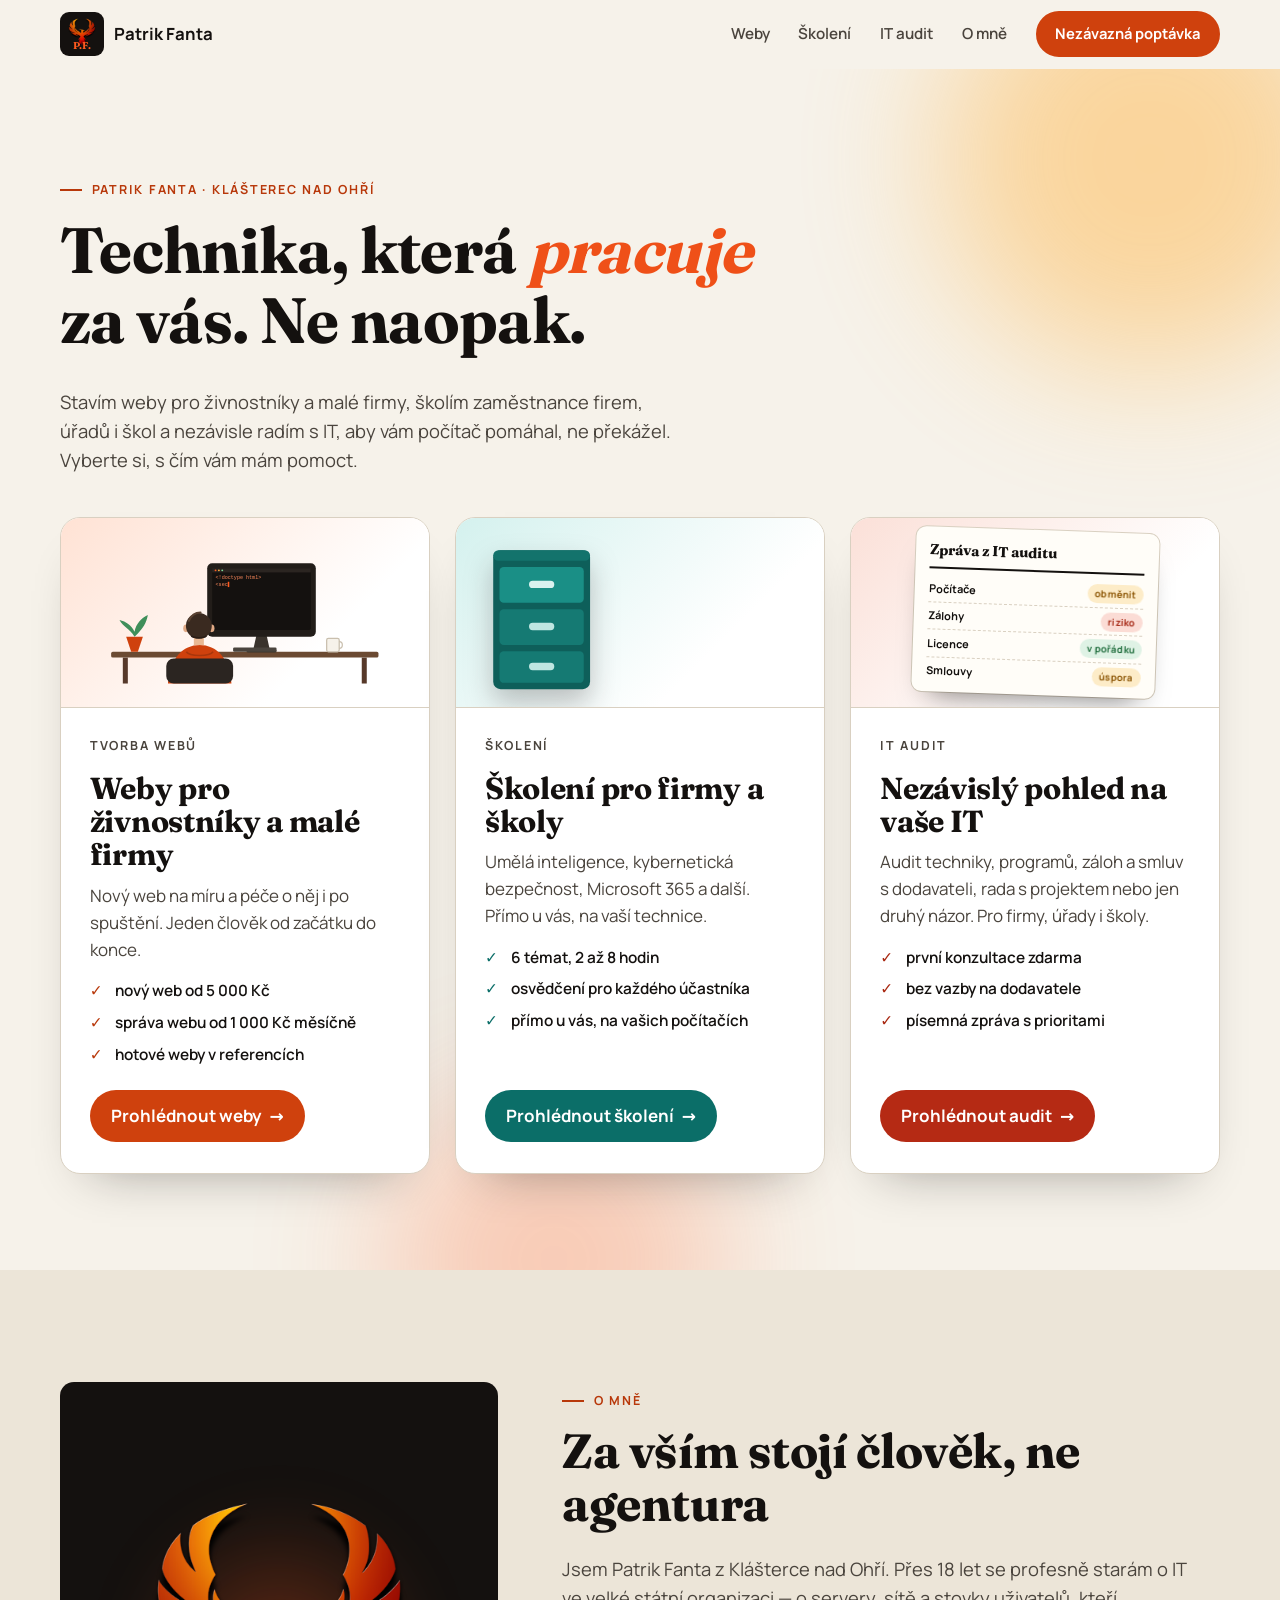
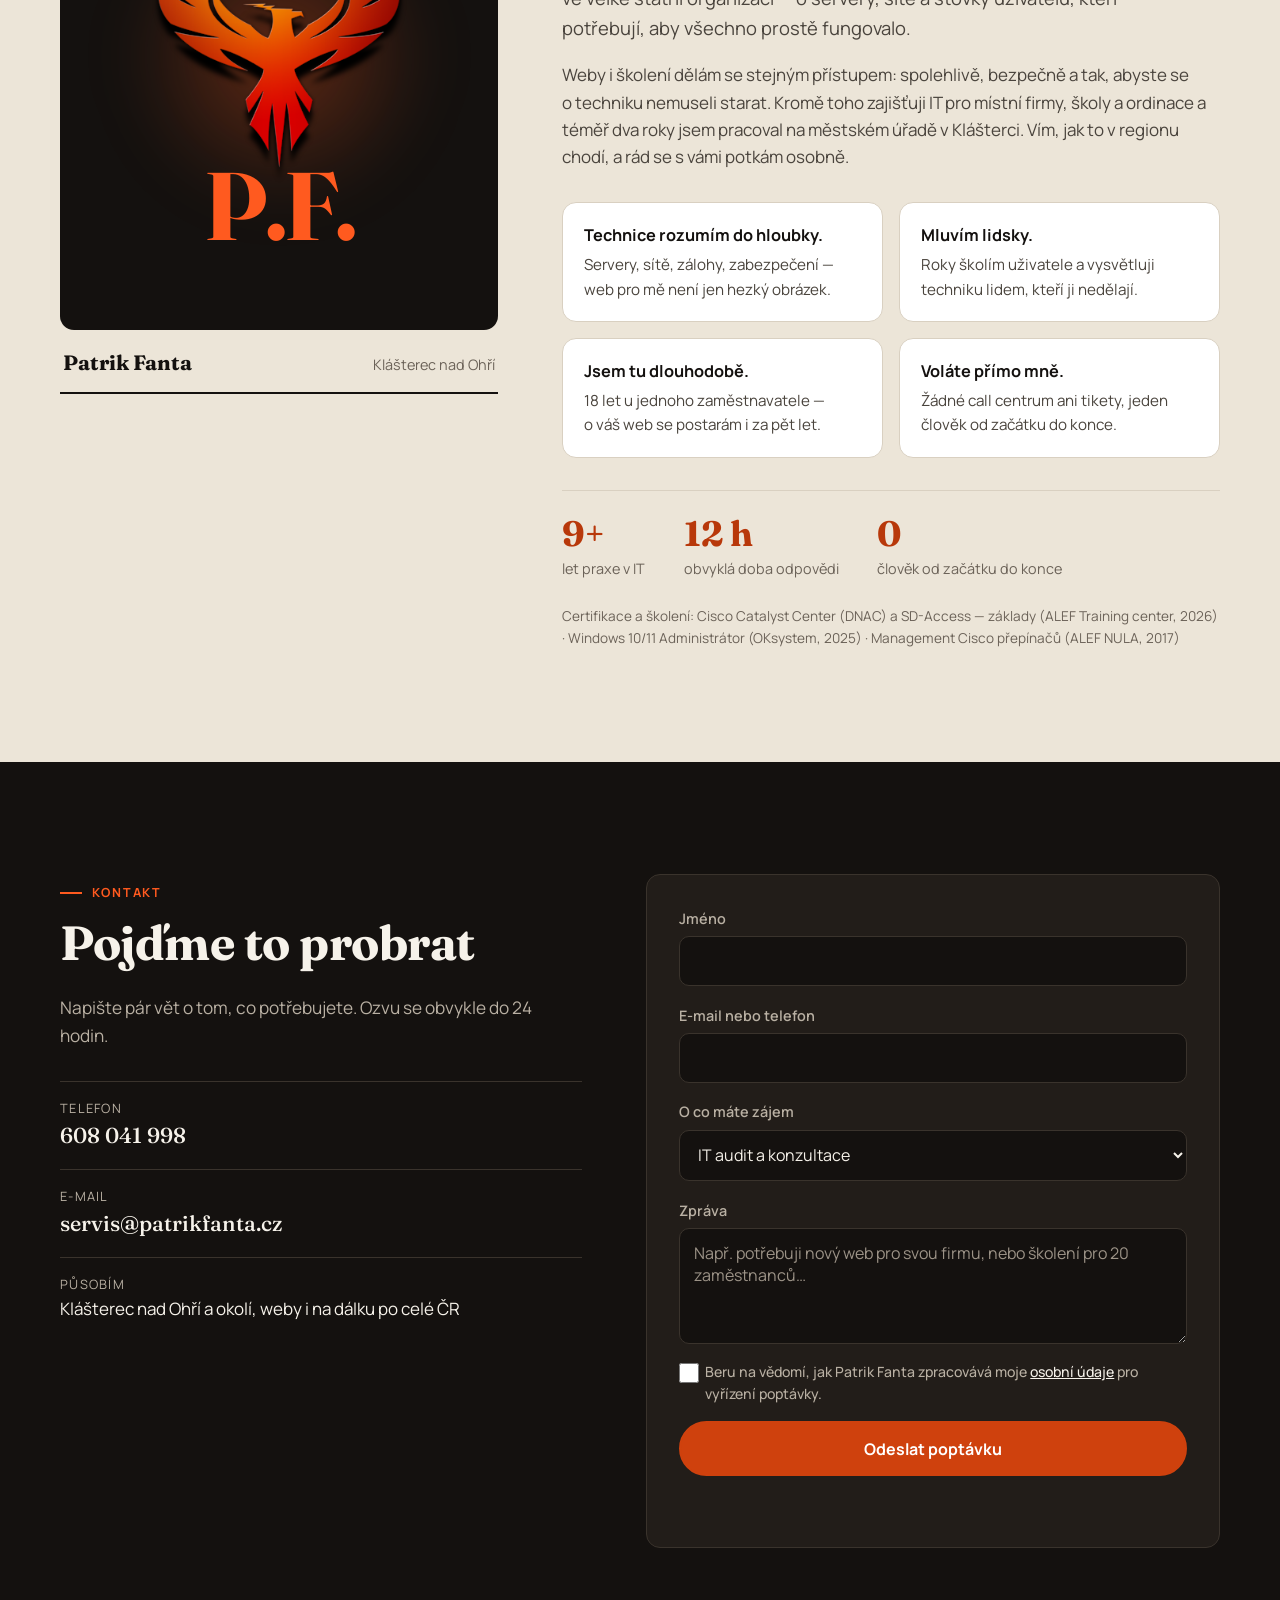
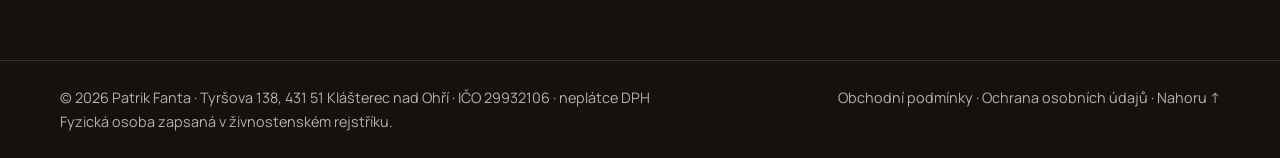
==== commit 8879ae88: "Přístupnost: čitelnější písmo, kontrast a hierarchie nadpisů (Impeccable audit) Co-Authored-By: Clau" ====
--- a/index.html
+++ b/index.html
@@ -25,7 +25,7 @@
   <link rel="preload" href="fonts/manrope-latin.woff2" as="font" type="font/woff2" crossorigin>
   <link rel="preload" href="fonts/fraunces-latin.woff2" as="font" type="font/woff2" crossorigin>
   <link rel="stylesheet" href="css/fonts.css?v=21">
-  <link rel="stylesheet" href="css/style.css?v=23">
+  <link rel="stylesheet" href="css/style.css?v=24">
 
   <script type="application/ld+json">
   {
--- a/css/style.css
+++ b/css/style.css
@@ -7,7 +7,7 @@
   --muted-dark: #9c9387;
   --line: #d9d0c1;
   --accent: #ff5a1f;
-  --accent-ink: #c43c0a;
+  --accent-ink: #b8380a; /* malý text i na --paper-2: 4,65 : 1 */
   --accent-text: #ef5018; /* oranžový velký text na světlém pozadí — kontrast 3,23 : 1 */
   --accent-btn: #cf410d; /* tlačítka s bílým textem — kontrast 4,76 : 1 */
   --dark: #14110f;
@@ -135,7 +135,7 @@
 .preview__body { padding: 0 0 20px; min-height: 210px; }
 .preview__band { height: 54px; background: var(--band, linear-gradient(135deg, var(--accent), #ffb23f)); transition: background .6s; margin-bottom: 14px; }
 .preview__h1, .preview__p, .preview__btn { margin: 0 18px; opacity: 0; transform: translateY(10px); transition: opacity .45s, transform .45s; }
-.preview__h1 { font-family: var(--serif); font-size: 1.45rem; line-height: 1.1; margin-bottom: .4rem; }
+.preview__h1 { font-family: var(--serif); font-weight: 700; letter-spacing: -0.01em; font-size: 1.45rem; line-height: 1.1; margin-bottom: .4rem; }
 .preview__p { font-size: .85rem; color: var(--muted); margin-bottom: .9rem; }
 .preview__btn {
   display: inline-block; background: var(--accent-btn); color: #fff; font-weight: 700; font-size: .8rem;
@@ -587,7 +587,7 @@
    ========================================================= */
 .theme-skoleni {
   --accent: #0e8a82;      /* dekor a velký text: 3,78 : 1 na papíře */
-  --accent-ink: #0b6e68;  /* malý text na světlém: 5,46 : 1 */
+  --accent-ink: #0a6660;  /* malý text na světlém i na stránce knihy: 4,97 : 1 */
   --accent-text: #0e8a82;
   --accent-btn: #0b6e68;  /* bílý text na tlačítku: 6,10 : 1 */
 }
@@ -621,7 +621,7 @@
 .book__page--left { left: 0; border-radius: 8px 0 0 8px; background: linear-gradient(270deg, rgba(20,17,15,.10), rgba(20,17,15,0) 14%), #fffdf7; }
 .book__page--right { right: 0; border-radius: 0 8px 8px 0; background: linear-gradient(90deg, rgba(20,17,15,.10), rgba(20,17,15,0) 14%), repeating-linear-gradient(#fffdf7 0 27px, #e9f3f1 27px 28px); }
 .book__kicker { font-size: .7rem; font-weight: 800; letter-spacing: .14em; text-transform: uppercase; color: var(--accent-ink); margin: 0 0 .6rem; }
-.book__title { font-family: var(--serif); font-size: 1.55rem; line-height: 1.12; margin: 0 0 .5rem; }
+.book__title { font-family: var(--serif); font-weight: 700; font-size: 1.55rem; line-height: 1.12; margin: 0 0 .5rem; }
 .book__meta { font-size: .82rem; color: var(--muted); margin: 0; }
 .book__mark { position: absolute; left: 26px; bottom: 26px; width: 44px; height: 44px; border-radius: 10px; background: var(--dark); display: flex; flex-direction: column; align-items: center; justify-content: center; overflow: hidden; }
 .book__mark img { width: 36px; height: 36px; margin: -3px 0 -9px; }
